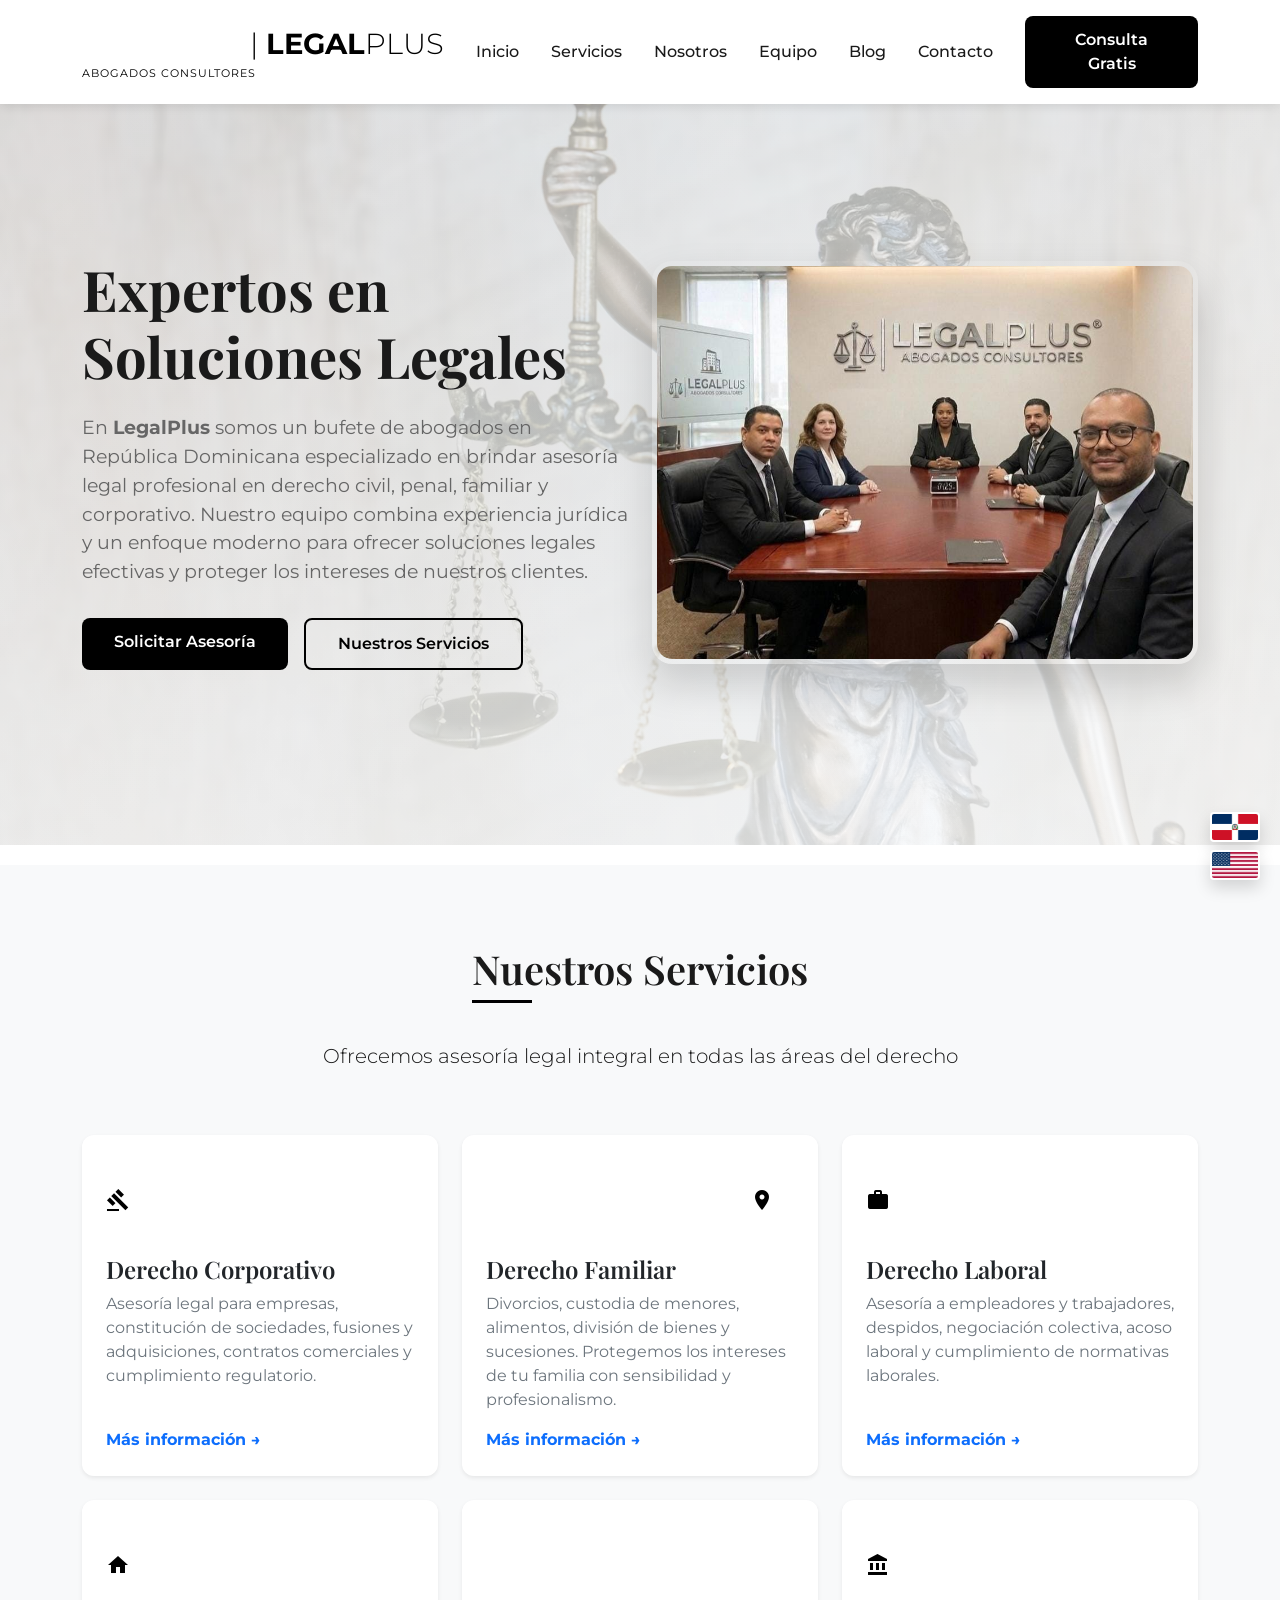
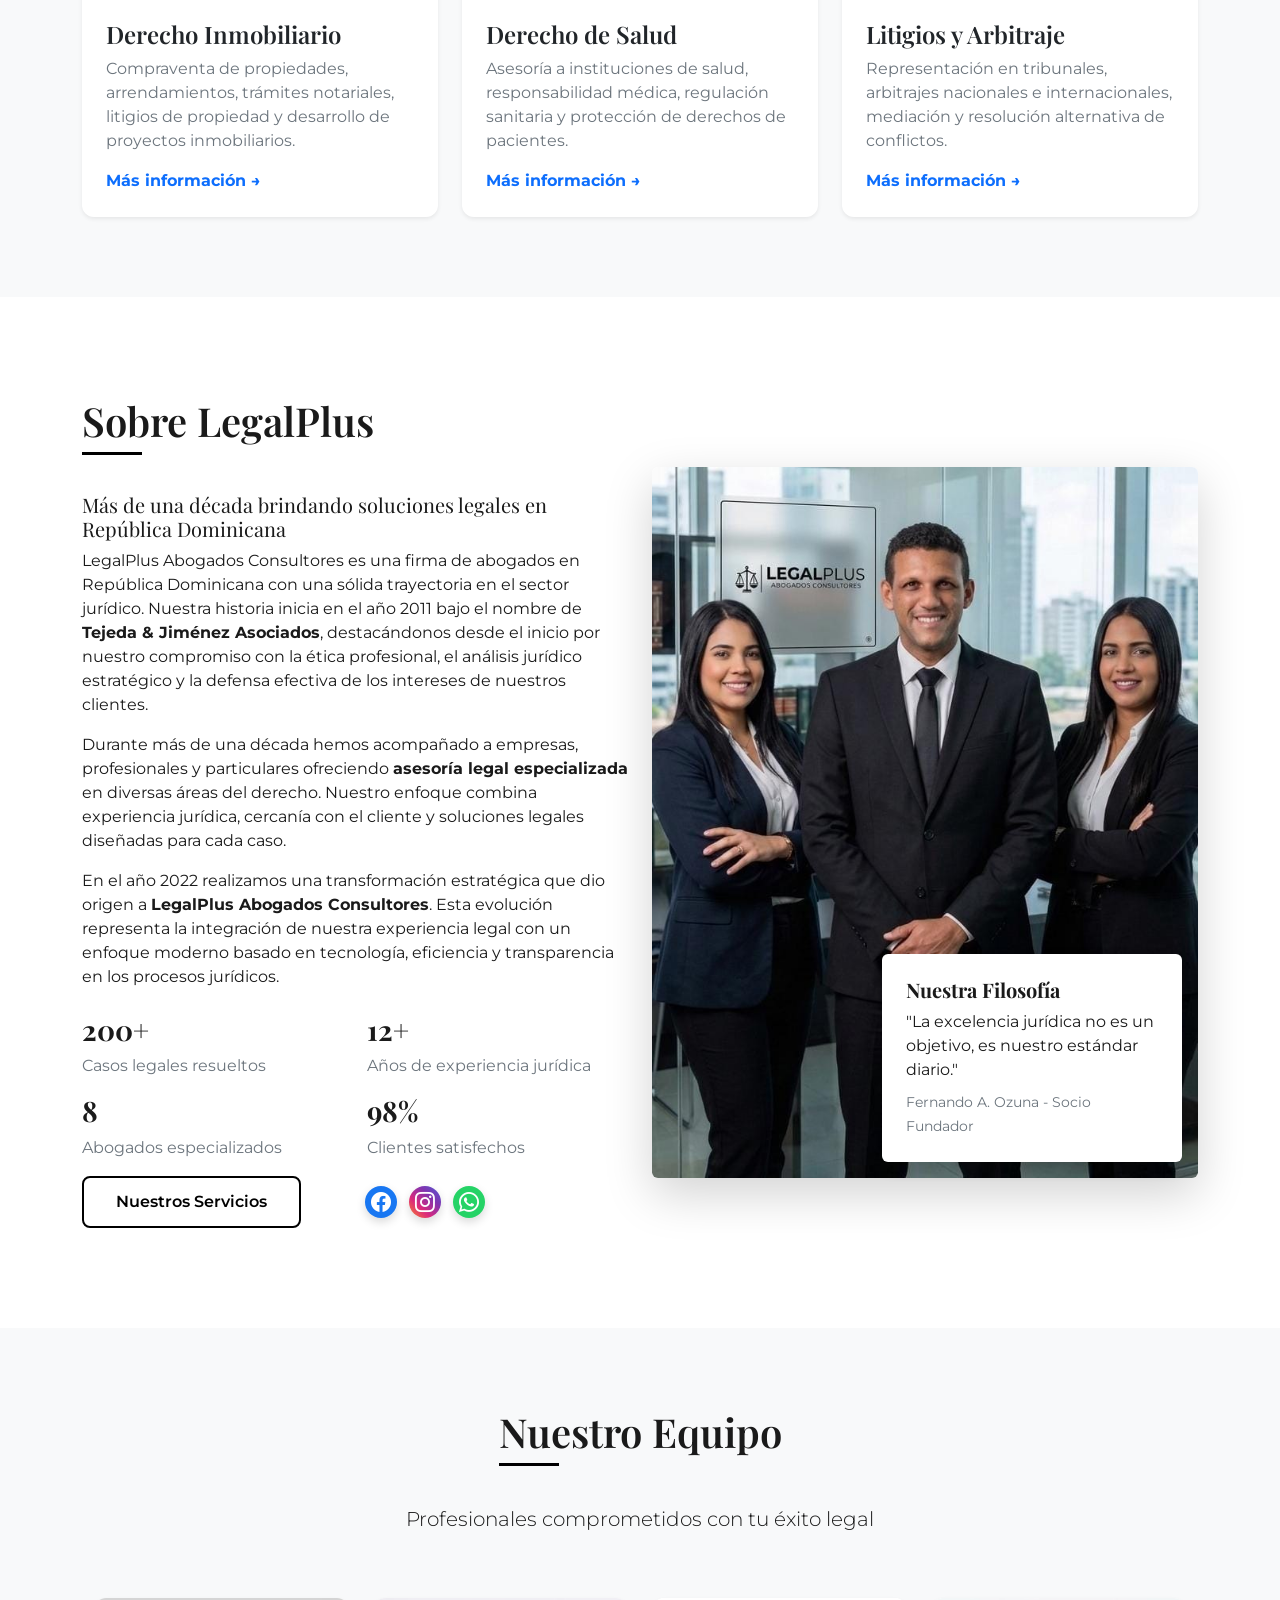
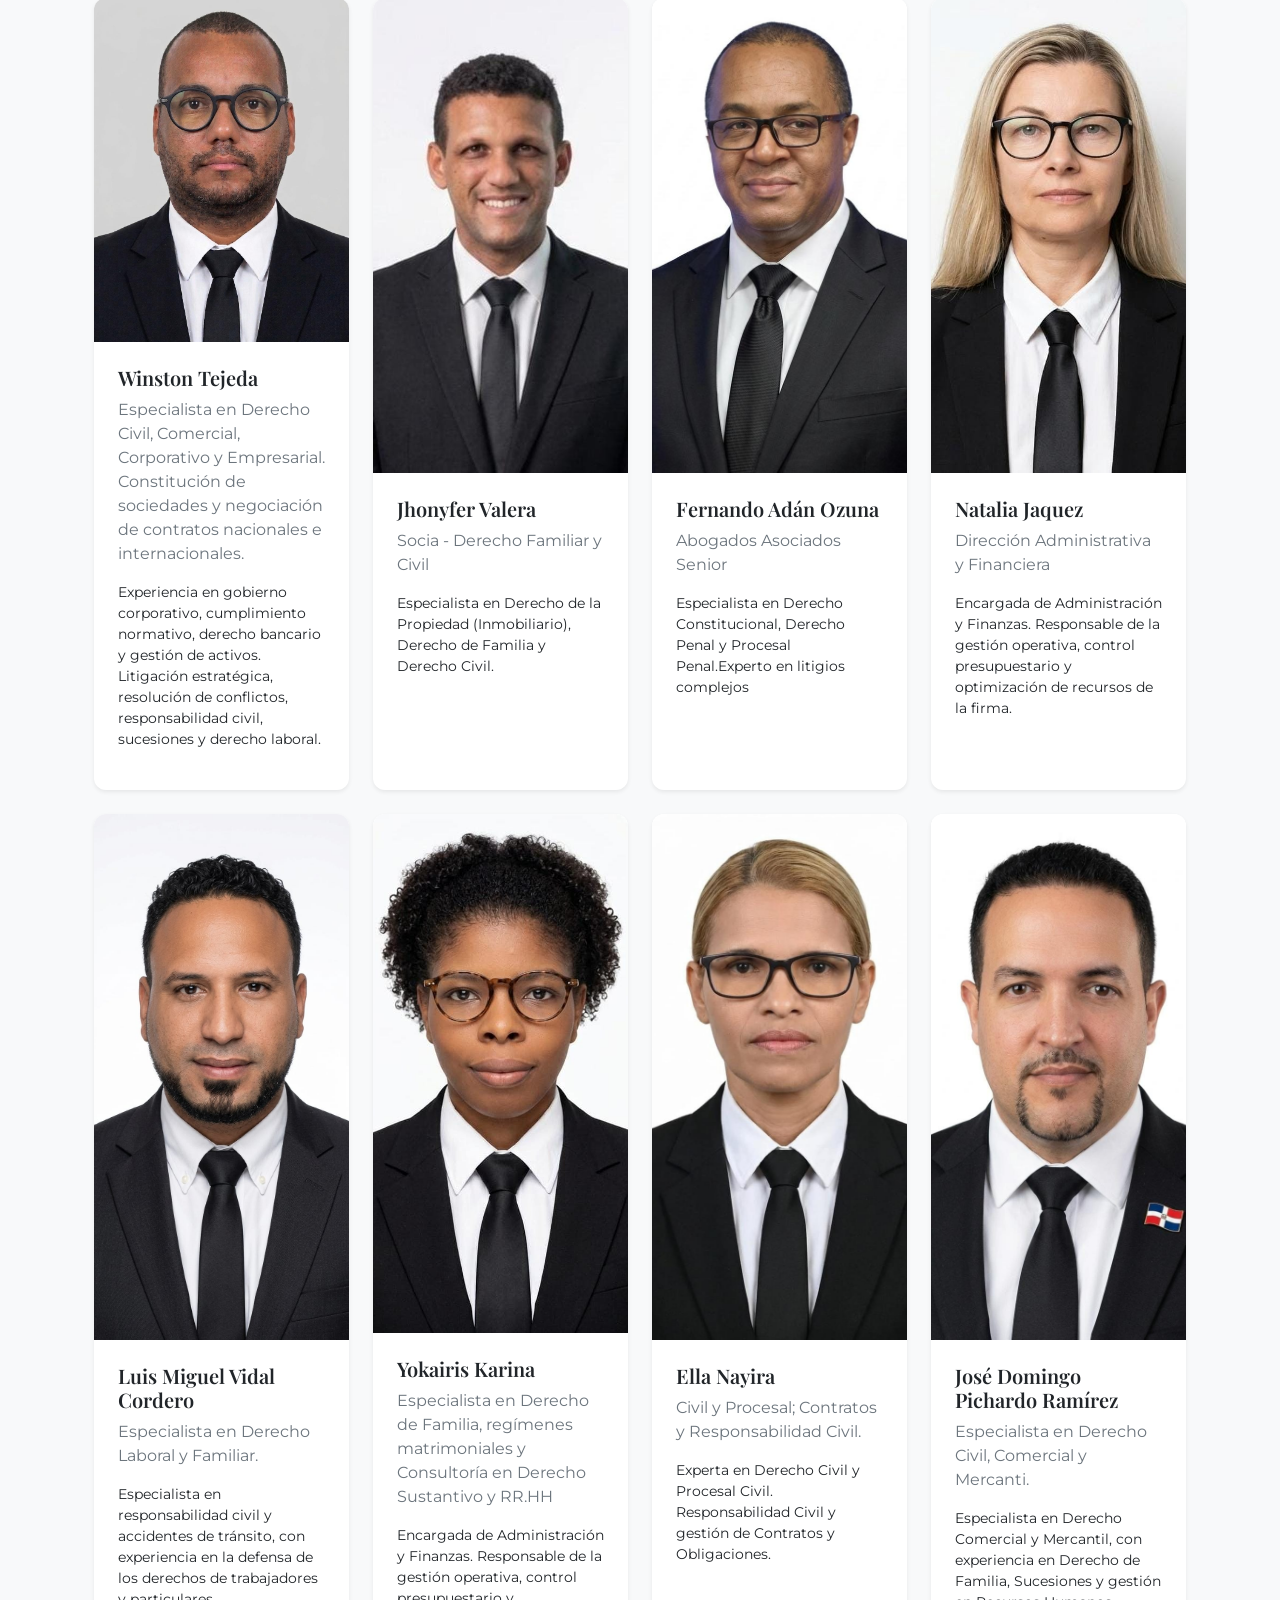
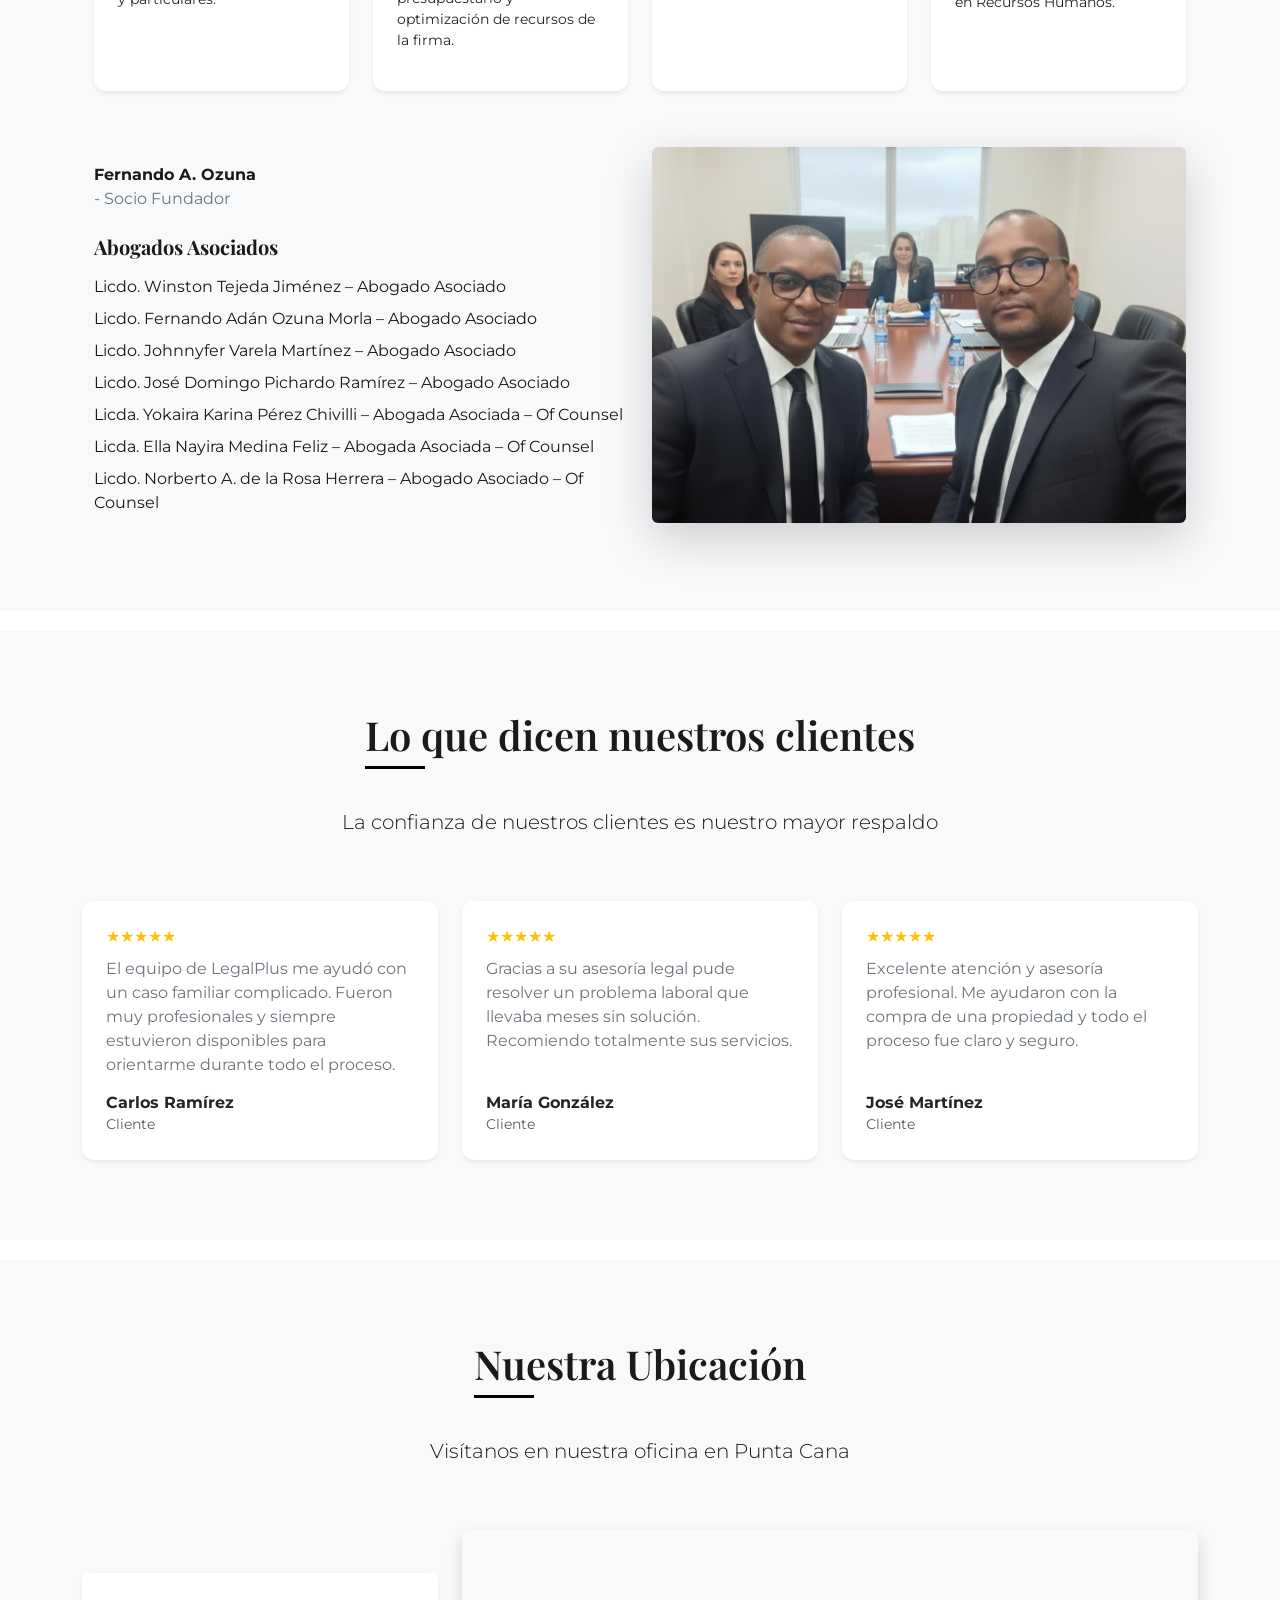
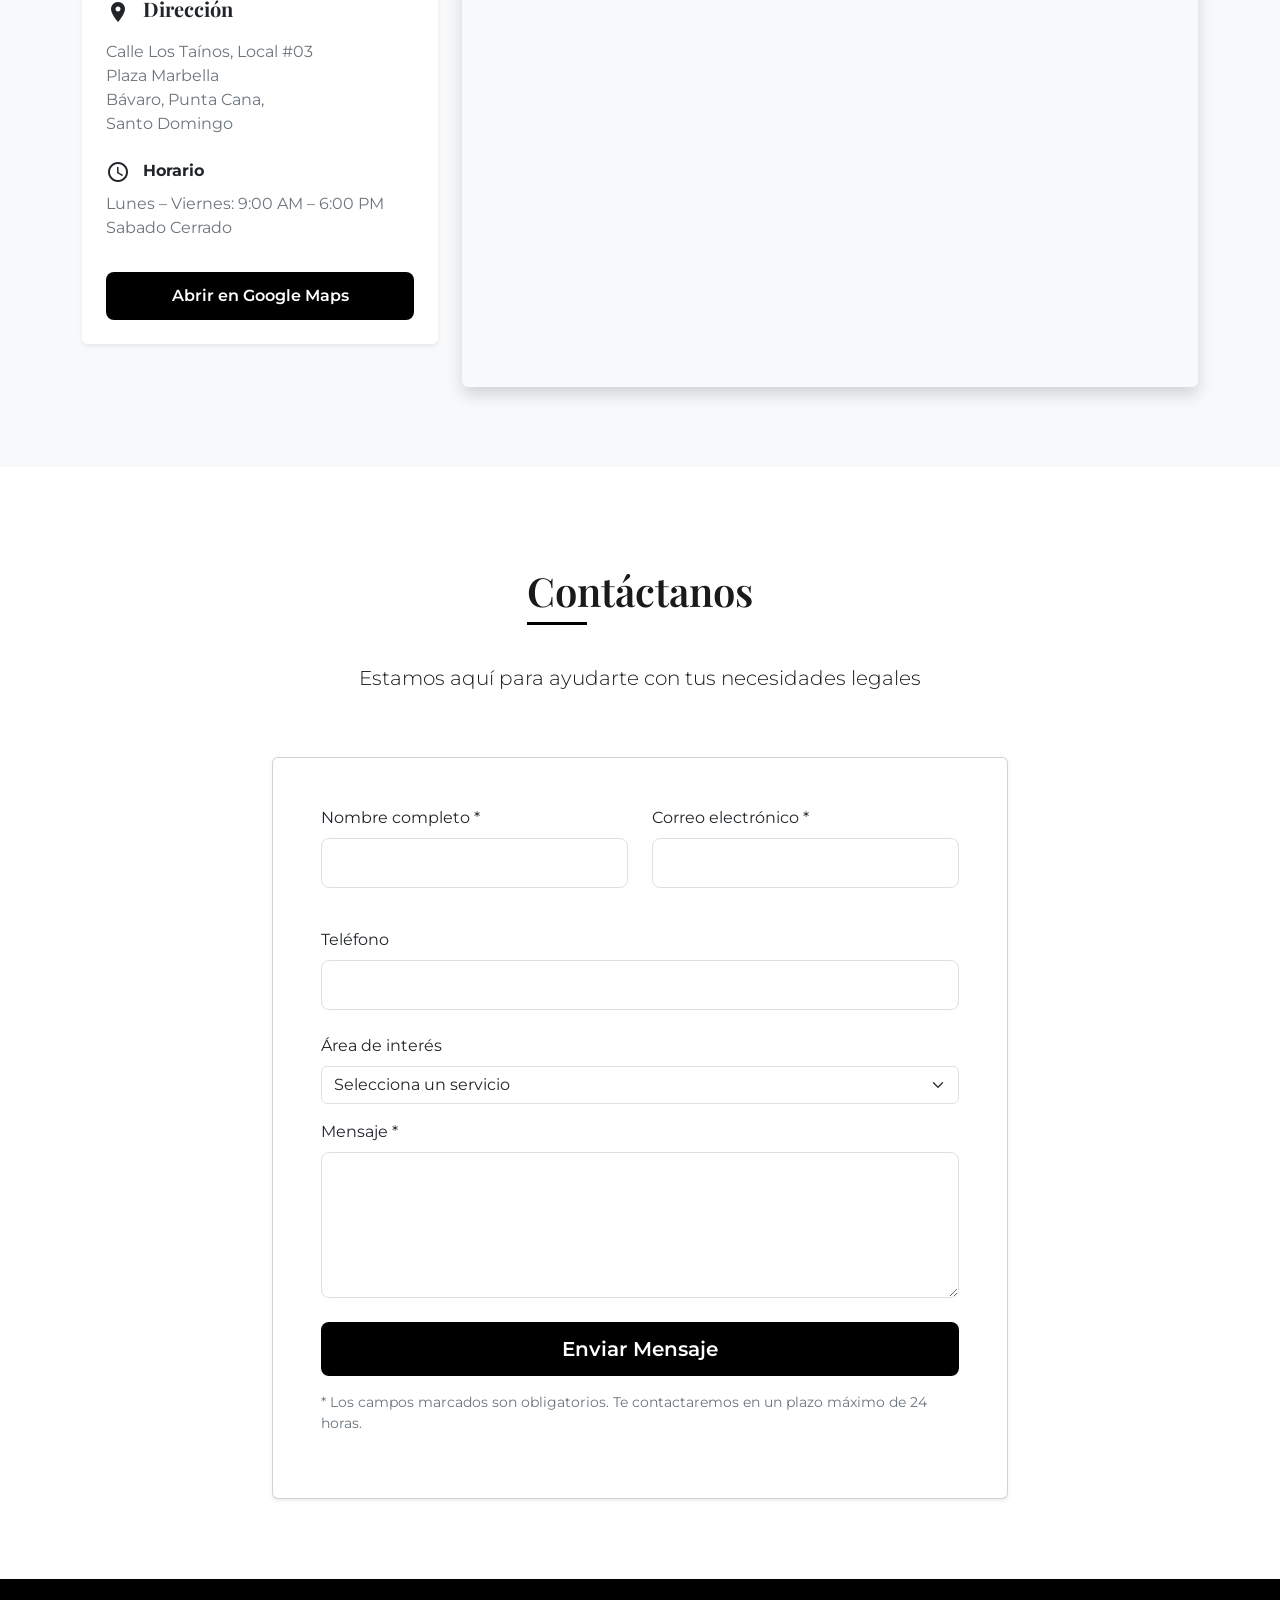
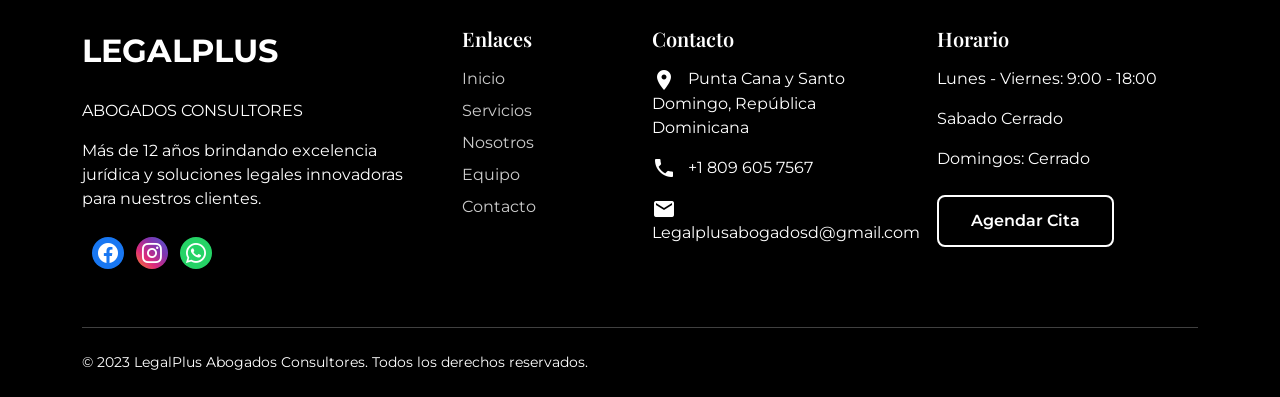
==== index.html @ c0155d04 "Update print statement from 'Hello' to 'Goodbye'" ====
<!DOCTYPE html>
<html lang="es">
<head>
    <meta charset="UTF-8">
    <meta name="viewport" content="width=device-width, initial-scale=1.0">
    <!-- SEO Meta Tags -->
<meta name="description" content="Bufete de abogados en República Dominicana especializado en derecho civil, penal, familiar y corporativo. Asesoría legal profesional con LegalPlus.">
<meta name="keywords" content="abogados en Punta Cana, abogados en República Dominicana, derecho corporativo, derecho familiar, derecho laboral, abogados Punta Cana, asesoría legal, bufete de abogados, LegalPlus abogados">
<meta name="author" content="LegalPlus Abogados Consultores">
<meta name="robots" content="index, follow">

<!-- Canonical URL -->
<link rel="canonical" href="https://www.legalplusabogadosconsultores.com/">

<!-- Open Graph (Facebook, WhatsApp, LinkedIn) -->
<meta property="og:title" content="LegalPlus Abogados Consultores | Soluciones Legales en República Dominicana">
<meta property="og:description" content="Más de 25 años brindando soluciones legales profesionales en derecho corporativo, familiar, laboral e inmobiliario.">
<meta property="og:type" content="website">
<meta property="og:url" content="https://www.legalplusabogadosconsultores.com/">
<meta property="og:image" content="https://www.legalplusabogadosconsultores.com/img/img-abogados.webp">
<meta property="og:site_name" content="LegalPlus Abogados Consultores">
<meta property="og:locale" content="es_DO">

<!-- Twitter Card -->
<meta name="twitter:card" content="summary_large_image">
<meta name="twitter:title" content="LegalPlus Abogados Consultores">
<meta name="twitter:description" content="Bufete de abogados en República Dominicana especializado en soluciones legales corporativas, familiares y litigios.">
<meta name="twitter:image" content="https://www.legalplusabogadosconsultores.com/img/img-abogados.webp">

<!-- Geo Location -->
<meta name="geo.region" content="DO">
<meta name="geo.placename" content="Punta Cana">
<meta name="geo.position" content="18.6846896;-68.4574779">
<meta name="ICBM" content="18.6846896, -68.4574779">

<!-- Theme -->
<meta name="theme-color" content="#0d6efd">

<!-- Language -->
<meta http-equiv="content-language" content="es">
    <title>LegalPlus - Abogados Consultores</title>
    <!-- Bootstrap 5 CSS -->
    <link href="https://cdn.jsdelivr.net/npm/bootstrap@5.3.0-alpha1/dist/css/bootstrap.min.css" rel="stylesheet">
    <link rel="stylesheet" href="https://cdn.jsdelivr.net/npm/bootstrap-icons@1.11.3/font/bootstrap-icons.css">
    <!-- Material Icons -->
    <link href="https://fonts.googleapis.com/icon?family=Material+Icons" rel="stylesheet">
    <!-- AOS Animations -->
    <link href="https://unpkg.com/aos@2.3.1/dist/aos.css" rel="stylesheet">
    <!-- Google Fonts -->
    <link href="https://fonts.googleapis.com/css2?family=Montserrat:wght@300;400;500;600;700&family=Playfair+Display:wght@400;500;600&display=swap" rel="stylesheet">
<link rel="stylesheet" href="style-01.css">
<link rel="icon" href="img/favicon.jpeg" type="image/x-icon">
</head>
<body>
  <!-- Navbar -->
   <nav class="navbar navbar-expand-lg navbar-light fixed-top">
<div class="container">
    
    <a class="navbar-brand" href="#inicio">
        <i class="material-icons">balance</i><span>|</span>
        LEGAL<span>PLUS</span>
        <div data-i18n="abogados">ABOGADOS CONSULTORES</div>
    </a>

    <button class="navbar-toggler" 
            type="button" 
            data-bs-toggle="collapse" 
            data-bs-target="#navbarNav">
        <span class="navbar-toggler-icon"></span>
    </button>

    <div class="collapse navbar-collapse" id="navbarNav">

        <ul class="navbar-nav ms-auto">

            <li class="nav-item">
                <a class="nav-link" href="#inicio" data-i18n="inicio">Inicio</a>
            </li>

            <li class="nav-item">
                <a class="nav-link" href="#servicios" data-i18n="servicios">Servicios</a>
            </li>

            <li class="nav-item">
                <a class="nav-link" href="about.html" data-i18n="nosotros">Nosotros</a>
            </li>

            <li class="nav-item">
                <a class="nav-link" href="#equipo" data-i18n="equipo">Equipo</a>
            </li>

            <li class="nav-item">
                <a class="nav-link" href="https://www.legalplusabogadosconsultores.com/" data-i18n="blog" target="_blank">Blog</a>
            </li>

            <li class="nav-item">
                <a class="nav-link" href="contact.html" data-i18n="contacto">Contacto</a>
            </li>

        </ul>

<a href="https://wa.me/18096057567?text=Hola,%20me%20interesa%20recibir%20la%20consulta%20gratis%20sobre%20mi%20caso." 
    class="btn btn-primary-custom ms-lg-3 mt-3 mt-lg-0"
    target="_blank"
    data-i18n="consulta">
    Consulta Gratis
</a>

    </div>
</div>
</nav>

<!-- BOTÓN FLOTANTE DE IDIOMA -->
<div class="language-switcher">
<button class="btn btn-light btn-sm shadow btn-espanol idiomas"
        onclick="cambiarIdioma('es')"
        data-bs-toggle="tooltip"
        data-bs-placement="left"
        title="Español">
</button>

<button class="btn btn-light btn-sm shadow btn-english idiomas"
        onclick="cambiarIdioma('en')"
        data-bs-toggle="tooltip"
        data-bs-placement="left"
        title="English">
</button>

</div>

<!-- Hero Section -->
<section id="inicio" class="hero-section">
    <div class="container">
        <div class="row align-items-center">

            <div class="col-lg-6" data-aos="fade-right">

                <h1 class="hero-title" data-i18n="heroTitulo">
                    Expertos en Soluciones Legales
                </h1>

                <p class="hero-subtitle" data-i18n="heroTexto">
                    En <strong>LegalPlus</strong> somos un bufete de abogados en República Dominicana especializado en brindar asesoría legal profesional en derecho civil, penal, familiar y corporativo. Nuestro equipo combina experiencia jurídica y un enfoque moderno para ofrecer soluciones legales efectivas y proteger los intereses de nuestros clientes.
                </p>

                <div class="d-flex flex-wrap gap-3">
                    <a href="#contacto"
                    class="btn btn-primary-custom"
                    data-i18n="btnAsesoria">
                    Solicitar Asesoría
                    </a>

                    <a href="#servicios"
                    class="btn btn-outline-custom"
                    data-i18n="btnServicios">
                    Nuestros Servicios
                    </a>
                </div>

            </div>

            <div class="col-lg-6 mt-5 mt-lg-0" data-aos="fade-left">
                <div class="text-center">
                    <div class="floating">
                        <img src="img/img-equipo-01.webp"
                            alt="LegalPlus Abogados"
                            class="img-abogados">
                    </div>
                </div>
            </div>

        </div>
    </div>
</section>


<!-- Servicios -->
<section id="servicios" class="section-padding bg-light">
    <div class="container">

        <div class="row mb-5">
            <div class="col-12 text-center">

                <h2 class="section-title"
                    data-aos="fade-up"
                    data-i18n="tituloServicios">
                    Nuestros Servicios
                </h2>

                <p class="lead"
                data-aos="fade-up"
                data-aos-delay="100"
                data-i18n="subServicios">
                Ofrecemos asesoría legal integral en todas las áreas del derecho
                </p>

            </div>
        </div>


        <div class="row g-4">

            <!-- Servicio 1 -->
            <div class="col-md-6 col-lg-4" data-aos="fade-up" data-aos-delay="200">
                <div class="service-card card shadow-sm p-4 h-100">

                    <div class="service-icon">
                        <i class="material-icons">gavel</i>
                    </div>

                    <h4 data-i18n="serv1Titulo">Derecho Corporativo</h4>

                    <p class="text-secondary" data-i18n="serv1Texto">
                        Asesoría legal para empresas, constitución de sociedades, fusiones y adquisiciones, contratos comerciales y cumplimiento regulatorio.
                    </p>

                    <a href="#"
                    class="text-primary fw-bold mt-auto"
                    data-i18n="masInfo">
                    Más información →
                    </a>

                </div>
            </div>


            <!-- Servicio 2 -->
            <div class="col-md-6 col-lg-4" data-aos="fade-up" data-aos-delay="300">
                <div class="service-card card shadow-sm p-4 h-100">

                    <div class="service-icon">
                        <i class="material-icons">family_restroom</i>
                    </div>

                    <h4 data-i18n="serv2Titulo">Derecho Familiar</h4>

                    <p class="text-secondary" data-i18n="serv2Texto">
                        Divorcios, custodia de menores, alimentos, división de bienes y sucesiones. Protegemos los intereses de tu familia con sensibilidad y profesionalismo.
                    </p>

                    <a href="#"
                    class="text-primary fw-bold mt-auto"
                    data-i18n="masInfo">
                    Más información →
                    </a>

                </div>
            </div>


            <!-- Servicio 3 -->
            <div class="col-md-6 col-lg-4" data-aos="fade-up" data-aos-delay="400">
                <div class="service-card card shadow-sm p-4 h-100">

                    <div class="service-icon">
                        <i class="material-icons">work</i>
                    </div>

                    <h4 data-i18n="serv3Titulo">Derecho Laboral</h4>

                    <p class="text-secondary" data-i18n="serv3Texto">
                        Asesoría a empleadores y trabajadores, despidos, negociación colectiva, acoso laboral y cumplimiento de normativas laborales.
                    </p>

                    <a href="#"
                    class="text-primary fw-bold mt-auto"
                    data-i18n="masInfo">
                    Más información →
                    </a>

                </div>
            </div>


            <!-- Servicio 4 -->
            <div class="col-md-6 col-lg-4" data-aos="fade-up" data-aos-delay="200">
                <div class="service-card card shadow-sm p-4 h-100">

                    <div class="service-icon">
                        <i class="material-icons">home</i>
                    </div>

                    <h4 data-i18n="serv4Titulo">Derecho Inmobiliario</h4>

                    <p class="text-secondary" data-i18n="serv4Texto">
                        Compraventa de propiedades, arrendamientos, trámites notariales, litigios de propiedad y desarrollo de proyectos inmobiliarios.
                    </p>

                    <a href="#"
                    class="text-primary fw-bold mt-auto"
                    data-i18n="masInfo">
                    Más información →
                    </a>

                </div>
            </div>


            <!-- Servicio 5 -->
            <div class="col-md-6 col-lg-4" data-aos="fade-up" data-aos-delay="300">
                <div class="service-card card shadow-sm p-4 h-100">

                    <div class="service-icon">
                        <i class="material-icons">health_and_safety</i>
                    </div>

                    <h4 data-i18n="serv5Titulo">Derecho de Salud</h4>

                    <p class="text-secondary" data-i18n="serv5Texto">
                        Asesoría a instituciones de salud, responsabilidad médica, regulación sanitaria y protección de derechos de pacientes.
                    </p>

                    <a href="#"
                    class="text-primary fw-bold mt-auto"
                    data-i18n="masInfo">
                    Más información →
                    </a>

                </div>
            </div>


            <!-- Servicio 6 -->
            <div class="col-md-6 col-lg-4" data-aos="fade-up" data-aos-delay="400">
                <div class="service-card card shadow-sm p-4 h-100">

                    <div class="service-icon">
                        <i class="material-icons">account_balance</i>
                    </div>

                    <h4 data-i18n="serv6Titulo">Litigios y Arbitraje</h4>

                    <p class="text-secondary" data-i18n="serv6Texto">
                        Representación en tribunales, arbitrajes nacionales e internacionales, mediación y resolución alternativa de conflictos.
                    </p>

                    <a href="#"
                    class="text-primary fw-bold mt-auto"
                    data-i18n="masInfo">
                    Más información →
                    </a>

                </div>
            </div>

        </div>

    </div>
</section>

<!-- Sobre Nosotros -->
<section id="nosotros" class="section-padding">
<div class="container">
<div class="row align-items-center">

<div class="col-lg-6 mb-5 mb-lg-0" data-aos="fade-right">


<h2 class="section-title" data-i18n="sobreTitulo">
Sobre LegalPlus
</h2>

<h3 class="lead" data-i18n="sobreSubtitulo">
Más de una década brindando soluciones legales en República Dominicana
</h3>

<p data-i18n="sobreParrafo1">
LegalPlus Abogados Consultores es una firma de abogados en República Dominicana con una sólida trayectoria en el sector jurídico. Nuestra historia inicia en el año 2011 bajo el nombre de <strong>Tejeda & Jiménez Asociados</strong>, destacándonos desde el inicio por nuestro compromiso con la ética profesional, el análisis jurídico estratégico y la defensa efectiva de los intereses de nuestros clientes.
</p>

<p data-i18n="sobreParrafo2">
Durante más de una década hemos acompañado a empresas, profesionales y particulares ofreciendo <strong>asesoría legal especializada</strong> en diversas áreas del derecho. Nuestro enfoque combina experiencia jurídica, cercanía con el cliente y soluciones legales diseñadas para cada caso.
</p>

<p data-i18n="sobreParrafo3">
En el año 2022 realizamos una transformación estratégica que dio origen a <strong>LegalPlus Abogados Consultores</strong>. Esta evolución representa la integración de nuestra experiencia legal con un enfoque moderno basado en tecnología, eficiencia y transparencia en los procesos jurídicos.
</p>

<div class="row mt-4">

<div class="col-6">
  <h3 class="fw-bold" data-i18n="estadisticaCasos">200+</h3>
  <p class="text-secondary" data-i18n="estadisticaCasosTexto">Casos legales resueltos</p>
</div>

<div class="col-6">
  <h3 class="fw-bold" data-i18n="estadisticaAnios">12+</h3>
  <p class="text-secondary" data-i18n="estadisticaAniosTexto">Años de experiencia jurídica</p>
</div>

<div class="col-6">
  <h3 class="fw-bold">8</h3>
  <p class="text-secondary" data-i18n="estadisticaAbogadosTexto">Abogados especializados</p>
</div>

<div class="col-6">
  <h3 class="fw-bold" data-i18n="estadisticaClientes">98%</h3>
  <p class="text-secondary" data-i18n="estadisticaClientesTexto">Clientes satisfechos</p>
</div>

<div class="col-6">
<a href="about.html"
                    class="btn btn-outline-custom"
                    data-i18n="btnServicios">
                    Nuestros servicios
                    </a>
</div>
                    
                <div class="social-links">
                    <a href="https://www.facebook.com/share/1HDhgFSdJ6/" target="_blank"><i class="bi bi-facebook"></i></a>
                    <a href="https://www.instagram.com/legalplusabogadosconsultores?igsh=MXd4Nm90cHpoMHUybg==" target="_blank"><i class="bi bi-instagram"></i></a>
                    <a href="https://wa.me/18096057567" target="_blank"><i class="bi bi-whatsapp"></i></a>
                </div>
</div>
</div>

<div class="col-lg-6" data-aos="fade-left">

<div class="position-relative">

<img src="img/equipo-02.webp"
alt="Equipo de abogados LegalPlus en República Dominicana"
class="img-fluid rounded shadow-lg equipo-02">

<div class="position-absolute bottom-0 end-0 bg-white p-4 rounded shadow m-3" style="max-width:300px;">

<h5 class="fw-bold" data-i18n="filosofiaTitulo">
Nuestra Filosofía
</h5>

<p class="mb-0" data-i18n="filosofiaTexto">
"La excelencia jurídica no es un objetivo, es nuestro estándar diario."
</p>

<p class="text-secondary mt-2 mb-0">
<small>
Fernando A. Ozuna - Socio Fundador
</small>
</p>

</div>
</div>
</div>

</div>
</div>
</section>


<!-- Equipo -->
<section id="equipo" class="section-padding bg-light">

<div class="container">

<div class="row mb-5">
<div class="col-12 text-center">

<h2 class="section-title" data-i18n="equipoTitulo">
Nuestro Equipo
</h2>

<p class="lead" data-i18n="equipoSub">
Profesionales comprometidos con tu éxito legal
</p>

</div>
</div>

<!-- Equipo -->
<div class="container">
<div class="row g-4">

<!-- Miembro 1 -->
<div class="col-md-6 col-lg-3" data-aos="fade-up" data-aos-delay="200">
<div class="team-card card shadow-sm">

<img src="img/Winston_Tejeda.webp"
class="card-img-top team-img img-abogado-01"
alt="Carlos Rodríguez">

<div class="card-body p-4">
<h5 class="card-title">Winston Tejeda</h5>

<p class="card-text text-secondary" data-i18n="equipo1Cargo">
Especialista en Derecho Civil, Comercial, Corporativo y Empresarial. Constitución, estructuración y disolución de sociedades, así como negociación de contratos nacionales e internacionales.
</p>

<p class="small" data-i18n="equipo1Descripcion">
Experiencia en gobierno corporativo, cumplimiento normativo, derecho bancario y gestión de activos. Litigación estratégica, resolución de conflictos, responsabilidad civil, sucesiones y derecho laboral.
</p>

</div>
</div>
</div>

<!-- Miembro 2 -->
<div class="col-md-6 col-lg-3" data-aos="fade-up" data-aos-delay="300">
<div class="team-card card shadow-sm">

<img src="img/Jhonyfer_Valera.webp"
class="card-img-top team-img"
alt="jhonyfer valera">

<div class="card-body p-4">
<h5 class="card-title">Jhonyfer Valera</h5>

<p class="card-text text-secondary" data-i18n="equipo2Cargo">
Socia - Derecho Familiar y Civil
</p>

<p class="small" data-i18n="equipo2Descripcion">
Especialista en Derecho de la Propiedad (Inmobiliario), Derecho de Familia y Derecho Civil.
</p>

</div>
</div>
</div>

<!-- Miembro 3 -->
<div class="col-md-6 col-lg-3" data-aos="fade-up" data-aos-delay="400">
<div class="team-card card shadow-sm">

<img src="img/Fernando_Adan_Ozuna.webp"
class="card-img-top team-img"
alt="Fernando Adán Ozuna">

<div class="card-body p-4">
<h5 class="card-title">Fernando Adán Ozuna</h5>

<p class="card-text text-secondary" data-i18n="equipo3Cargo">
Abogados Asociados Senior
</p>

<p class="small" data-i18n="equipo3Descripcion">
Especialista en Derecho Constitucional, Derecho Penal y Procesal Penal.Experto en litigios complejos
</p>

</div>
</div>
</div>

<!-- Miembro 4 -->
<div class="col-md-6 col-lg-3" data-aos="fade-up" data-aos-delay="500">
<div class="team-card card shadow-sm">

<img src="img/Natalia_Jaquez.webp"
class="card-img-top team-img"
alt="Natalia Jaquez">

<div class="card-body p-4">
<h5 class="card-title">Natalia Jaquez</h5>

<p class="card-text text-secondary" data-i18n="equipo4Cargo">
Especialista en Derecho Civil, Comercial y Mercantil
</p>

<p class="small" data-i18n="equipo4Descripcion">
Encargada de Administración y Finanzas. Responsable de la gestión operativa, control presupuestario y optimización de recursos de la firma.
</p>

</div>
</div>
</div>


<!-- Miembro 5 -->
<div class="col-md-6 col-lg-3" data-aos="fade-up" data-aos-delay="600">
  <div class="team-card card shadow-sm">

    <img src="img/Luis_Miguel_Vidal_Cordero.webp"
    class="card-img-top team-img"
    alt="Luis Miguel Vidal Cordero">

    <div class="card-body p-4">
      <h5 class="card-title">Luis Miguel Vidal Cordero</h5>

      <p class="card-text text-secondary" data-i18n="equipo5Cargo">Especialista en Derecho Laboral y Familiar</p>

      <p class="small" data-i18n="equipo5Descripcion">Especialista en responsabilidad civil y accidentes de tránsito, con experiencia en la defensa de los derechos de trabajadores y particulares.</p>

    </div>
  </div>
</div>



<!-- Miembro 6 -->
<div class="col-md-6 col-lg-3" data-aos="fade-up" data-aos-delay="700">
<div class="team-card card shadow-sm">

<img src="img/Yokairis_Karina.webp"
class="card-img-top team-img"
alt="Yokairis Karina">

<div class="card-body p-4">
<h5 class="card-title">Yokairis Karina</h5>

<p class="card-text text-secondary" data-i18n="equipo6Cargo">
Encargada de Administración y Finanzas. Responsable de la gestión operativa, control presupuestario y optimización de recursos de la firma.
</p>

<p class="small" data-i18n="equipo6Descripcion">
Encargada de Administración y Finanzas. Responsable de la gestión operativa, control presupuestario y optimización de recursos de la firma.
</p>

</div>
</div>
</div>

<!-- Miembro 7 -->
<div class="col-md-6 col-lg-3" data-aos="fade-up" data-aos-delay="800">
<div class="team-card card shadow-sm">

<img src="img/Ella_Nayira.webp"
class="card-img-top team-img"
alt="Ella Nayira">

<div class="card-body p-4">
<h5 class="card-title">Ella Nayira</h5>

<p class="card-text text-secondary" data-i18n="equipo7Cargo">
Civil y Procesal; Contratos y Responsabilidad Civil.
</p>

<p class="small" data-i18n="equipo7Descripcion">
Experta en Derecho Civil y Procesal Civil. Responsabilidad Civil y gestión de Contratos y Obligaciones.
</p>

</div>
</div>
</div>


<!-- Miembro 8-->
<div class="col-md-6 col-lg-3" data-aos="fade-up" data-aos-delay="900">
<div class="team-card card shadow-sm">

<img src="img/José_Domingo_Pichardo_Ramírez.webp"
class="card-img-top team-img"
alt="José Domingo Pichardo Ramírez">

<div class="card-body p-4">
<h5 class="card-title">José Domingo Pichardo Ramírez</h5>

<p class="card-text text-secondary" data-i18n="equipo8Cargo">
Especialista en Derecho Civil, Comercial y Mercanti.
</p>

<p class="small" data-i18n="equipo8Descripcion">
Especialista en Derecho Comercial y Mercantil, con experiencia en Derecho de Familia, Sucesiones y gestión en Recursos Humanos.
</p>

</div>
</div>
</div>

</div>
</div>


<div class="container mt-5">
<div class="row align-items-center">

<div class="col-lg-6 mb-5 mb-lg-0" data-aos="fade-right">

<div class="mt-4">

<p class="mb-3">
<strong>Fernando A. Ozuna </strong><br>
<span class="text-secondary" data-i18n="cargoCEO">
- Socio Fundador
</span>
</p>

<h5 class="fw-bold mb-3 mt-4" data-i18n="tituloAbogadosAsociados">
Abogados Asociados
</h5>

<ul class="list-unstyled">

<li class="mb-2">
Licdo. Winston Tejeda Jiménez – <span data-i18n="abogadoAsociado">Abogado Asociado</span>
</li>

<li class="mb-2">
Licdo. Fernando Adán Ozuna Morla – <span data-i18n="abogadoAsociado">Abogado Asociado</span>
</li>

<li class="mb-2">
Licdo. Johnnyfer Varela Martínez – <span data-i18n="abogadoAsociado">Abogado Asociado</span>
</li>

<li class="mb-2">
Licdo. José Domingo Pichardo Ramírez – <span data-i18n="abogadoAsociado">Abogado Asociado</span>
</li>

<li class="mb-2">
Licda. Yokaira Karina Pérez Chivilli – <span data-i18n="abogadaOfCounsel">Abogada Asociada – Of Counsel</span>
</li>

<li class="mb-2">
Licda. Ella Nayira Medina Feliz – <span data-i18n="abogadaOfCounsel">Abogada Asociada – Of Counsel</span>
</li>

<li class="mb-2">
Licdo. Norberto A. de la Rosa Herrera – <span data-i18n="abogadoOfCounsel">Abogado Asociado – Of Counsel</span>
</li>

</ul>

</div>
</div>

<div class="col-lg-6" data-aos="fade-left">

<div class="position-relative">

<img src="img/img-abogados.webp"
alt="Oficinas LegalPlus"
class="img-fluid rounded shadow-lg">

</div>
</div>

</div>
</div>


</div>
</div>
</section>


<!-- Testimonios -->
<section id="testimonios" class="section-padding bg-light">
<div class="container">

<div class="row mb-5">
<div class="col-12 text-center">

<h2 class="section-title"
data-aos="fade-up"
data-i18n="testimoniosTitulo">
Lo que dicen nuestros clientes
</h2>

<p class="lead"
data-aos="fade-up"
data-aos-delay="100"
data-i18n="testimoniosSubtitulo">
La confianza de nuestros clientes es nuestro mayor respaldo
</p>

</div>
</div>

<div class="row g-4">

<!-- Testimonio 1 -->
<div class="col-md-6 col-lg-4" data-aos="fade-up" data-aos-delay="200">
<div class="service-card card shadow-sm p-4 h-100">

<div class="text-warning mb-2">
★★★★★
</div>

<p class="text-secondary" data-i18n="testimonio1Texto">
“El equipo de LegalPlus me ayudó con un caso familiar complicado.
Fueron muy profesionales y siempre estuvieron disponibles para
orientarme durante todo el proceso.”
</p>

<div class="mt-auto">
<h6 class="fw-bold mb-0">Carlos Ramírez</h6>
<small class="text-muted" data-i18n="cliente">
Cliente
</small>
</div>

</div>
</div>

<!-- Testimonio 2 -->
<div class="col-md-6 col-lg-4" data-aos="fade-up" data-aos-delay="300">
<div class="service-card card shadow-sm p-4 h-100">

<div class="text-warning mb-2">
★★★★★
</div>

<p class="text-secondary" data-i18n="testimonio2Texto">
“Gracias a su asesoría legal pude resolver un problema laboral
que llevaba meses sin solución. Recomiendo totalmente sus servicios.”
</p>

<div class="mt-auto">
<h6 class="fw-bold mb-0">María González</h6>
<small class="text-muted" data-i18n="cliente">
Cliente
</small>
</div>

</div>
</div>

<!-- Testimonio 3 -->
<div class="col-md-6 col-lg-4" data-aos="fade-up" data-aos-delay="400">
<div class="service-card card shadow-sm p-4 h-100">

<div class="text-warning mb-2">
★★★★★
</div>

<p class="text-secondary" data-i18n="testimonio3Texto">
“Excelente atención y asesoría profesional. Me ayudaron con la
compra de una propiedad y todo el proceso fue claro y seguro.”
</p>

<div class="mt-auto">
<h6 class="fw-bold mb-0">José Martínez</h6>
<small class="text-muted" data-i18n="cliente">
Cliente
</small>
</div>

</div>
</div>

</div>

</div>
</section>

<!-- Ubicación -->
<section id="ubicacion" class="section-padding bg-light">

<div class="container">

<div class="row mb-5">
<div class="col-12 text-center">

<h2 class="section-title" data-i18n="ubicacionTitulo">
Nuestra Ubicación
</h2>

<p class="lead" data-i18n="ubicacionSub">
Visítanos en nuestra oficina en Punta Cana
</p>

</div>
</div>


<div class="row align-items-center g-4">

<!-- Información de dirección -->
<div class="col-lg-4">

<div class="card shadow-sm p-4 border-0 h-100" data-aos="fade-right">

<h5 class="fw-bold mb-3">
<i class="material-icons me-2" style="vertical-align:middle;">place</i>
<span data-i18n="direccionTitulo">Dirección</span>
</h5>

<p class="text-secondary mb-4" data-i18n="direccionTexto">
Calle Los Taínos, Local #03<br>
Plaza Marbella<br>
Bávaro, Punta Cana<br>
República Dominicana
</p>

<h6 class="fw-bold">
<i class="material-icons me-2" style="vertical-align:middle;">schedule</i>
<span data-i18n="horarioTitulo">Horario</span>
</h6>

<p class="text-secondary mb-0" data-i18n="horarioSemana">
Lunes – Viernes: 9:00 AM – 6:00 PM
</p>

<p class="text-secondary" data-i18n="horarioSabado">
Sabado Cerrado
</p>

<a href="https://www.google.com/maps/place/LegalPlus+Abogados+Consultores/@18.6846947,-68.4600528,17z/data=!3m1!4b1!4m6!3m5!1s0x8ea8eb0058b949c9:0x3ff1289ab6d506cc!8m2!3d18.6846896!4d-68.4574779!16s%2Fg%2F11y6vl03jl?entry=ttu&g_ep=EgoyMDI2MDMwMi4wIKXMDSoASAFQAw%3D%3D"
target="_blank"
class="btn btn-primary-custom mt-3"
data-i18n="abrirMapa">

Abrir en Google Maps

</a>

</div>

</div>


<!-- Mapa -->
<div class="col-lg-8">

<div class="shadow rounded overflow-hidden" data-aos="fade-left">

<iframe
src="https://www.google.com/maps/embed?pb=!1m14!1m8!1m3!1d60467.00432369482!2d-68.46300593593749!3d18.700409792460093!3m2!1i1024!2i768!4f13.1!3m3!1m2!1s0x8ea8eb0058b949c9%3A0x3ff1289ab6d506cc!2sLegalPlus%20Abogados%20Consultores!5e0!3m2!1ses-419!2sdo!4v1772817275794!5m2!1ses-419!2sdo"
width="100%"
height="450"
style="border:0;"
allowfullscreen=""
loading="lazy">
</iframe>

</div>

</div>

</div>

</div>
</section>

<!-- Contacto -->
<section id="contacto" class="section-padding" data-aos="fade-up">
<div class="container">

<div class="row mb-5">
<div class="col-12 text-center">
<h2 class="section-title" data-i18n="contactTitulo">Contáctanos</h2>
<p class="lead" data-i18n="contactSub">
Estamos aquí para ayudarte con tus necesidades legales
</p>
</div>
</div>

<div class="row">
<div class="col-lg-8 mx-auto">
<div class="contact-form card shadow-sm p-4 p-md-5">

<form id="contactForm">

<div class="row">

<div class="col-md-6 mb-3">
<label class="form-label" data-i18n="nombre">Nombre completo *</label>
<input type="text" class="form-control" id="name" required>
</div>

<div class="col-md-6 mb-3">
<label class="form-label" data-i18n="correo">Correo electrónico *</label>
<input type="email" class="form-control" id="email" required>
</div>

</div>

<div class="mb-3">
<label class="form-label" data-i18n="telefono">Teléfono</label>
<input type="tel" class="form-control" id="phone">
</div>

<div class="mb-3">
<label class="form-label" data-i18n="area">Área de interés</label>

<select class="form-select" id="service">

<option selected data-i18n="seleccionaServicio">
Selecciona un servicio
</option>

<option value="corporativo" data-i18n="corp">Derecho Corporativo</option>
<option value="familiar" data-i18n="fam">Derecho Familiar</option>
<option value="laboral" data-i18n="lab">Derecho Laboral</option>
<option value="inmobiliario" data-i18n="inmo">Derecho Inmobiliario</option>
<option value="salud" data-i18n="salud">Derecho de Salud</option>
<option value="litigios" data-i18n="litigios">Litigios y Arbitraje</option>
<option value="otro" data-i18n="otro">Otro</option>

</select>
</div>

<div class="mb-3">
<label class="form-label" data-i18n="mensaje">Mensaje *</label>
<textarea class="form-control" rows="5" required></textarea>
</div>

<div class="d-grid">
<button type="submit" class="btn btn-primary-custom btn-lg"
data-i18n="enviarMensaje">
Enviar Mensaje
</button>
</div>

<p class="text-secondary small mt-3" data-i18n="nota">
* Los campos marcados son obligatorios. Te contactaremos en un plazo máximo de 24 horas.
</p>

</form>

</div>
</div>
</div>
</div>
</section>

<!-- Footer Español -->
<footer class="footer">
    <div class="container">
        <div class="row">

            <div class="col-lg-4 mb-4 mb-lg-0">
                <div class="footer-logo">LEGAL<span>PLUS</span></div>
                <p data-i18n="slogan" data-i18n="description">ABOGADOS CONSULTORES</p>

                <p class="mt-3" data-i18n="description">
                    Más de 25 años brindando excelencia jurídica y soluciones legales innovadoras para nuestros clientes.
                </p>

                <div class="social-links">
                    <a href="https://www.facebook.com/share/1HDhgFSdJ6/" target="_blank"><i class="bi bi-facebook"></i></a>
                    <a href="https://www.instagram.com/legalplusabogadosconsultores?igsh=MXd4Nm90cHpoMHUybg==" target="_blank"><i class="bi bi-instagram"></i></a>
                    <a href="https://wa.me/18096057567" target="_blank"><i class="bi bi-whatsapp"></i></a>
                </div>
            </div>

            <div class="col-lg-2 col-md-6 mb-4 mb-lg-0">
                <h5 class="mb-3" data-i18n="linksTitle">Enlaces</h5>

                <div class="footer-links">
                    <a href="#inicio" data-i18n="inicio">Inicio</a>
                    <a href="#servicios" data-i18n="servicios">Servicios</a>
                    <a href="#nosotros" data-i18n="nosotros">Nosotros</a>
                    <a href="#equipo" data-i18n="equipo">Equipo</a>
                    <a href="#contacto" data-i18n="contacto">Contacto</a>
                </div>
            </div>

            <div class="col-lg-3 col-md-6 mb-4 mb-lg-0">
                <h5 class="mb-3" data-i18n="contactTitle">Contacto</h5>

                <div class="footer-links">
<p data-i18n="ubicacionFooter">
    <i class="material-icons me-2" style="vertical-align: middle;">place</i>
    Punta Cana y Santo Domingo, República Dominicana
</p>

                    <p>
                        <i class="material-icons me-2" style="vertical-align: middle;">phone</i>
                        +1 809 605 7567
                    </p>

                    <p>
                        <i class="material-icons me-2" style="vertical-align: middle;">email</i>
                        Legalplusabogadosd@gmail.com
                    </p>
                </div>
            </div>

            <div class="col-lg-3 col-md-6">
                <h5 class="mb-3" data-i18n="scheduleTitle">Horario</h5>

                <div class="footer-links">
                    <p data-i18n="weekday" >Lunes - Viernes: 9:00 - 18:00</p>
                    <p data-i18n="horarioSabado">Sabado Cerrado</p>
                    <p data-i18n="sunday">Domingos: Cerrado</p>
                </div>

                <div class="mt-4">
                <a href="https://wa.me/18096057567?text=Hola,%20quiero%20agendar%20una%20consulta%20legal." 
                class="btn btn-outline-custom border-white text-white" 
                target="_blank"
                data-i18n="appointmentButton">
                Agendar Cita
                </a>
                </div>
            </div>

        </div>

        <hr class="mt-5 mb-4">

        <div class="row">

            <div class="col-md-6 text-center text-md-start">
                <p class="small mb-0" data-i18n="copyright">
                    © 2023 LegalPlus Abogados Consultores. Todos los derechos reservados.
                </p>
            </div>



        </div>
    </div>
</footer>

    <!-- Bootstrap JS Bundle with Popper -->
     <script src="idiomas.js"></script>
    <script src="https://cdn.jsdelivr.net/npm/bootstrap@5.3.0-alpha1/dist/js/bootstrap.bundle.min.js"></script>
    <!-- AOS Animations -->
    <script src="https://unpkg.com/aos@2.3.1/dist/aos.js"></script>
    <!-- Custom JavaScript -->
    <script src="script-01.js"></script>

</body>
</html>
---- style-01.css ----
:root {
            --primary-color: #000000;
            --secondary-color: #ffffff;
            --accent-color: #2c3e50;
            --text-primary: #1a1a1a;
            --text-secondary: #666666;
            --border-color: #e0e0e0;
            --shadow-color: rgba(0, 0, 0, 0.1);
            --card-bg: #f8f9fa;
        }
        html, body {
overflow-x: hidden;
}
        body {
            font-family: 'Montserrat', sans-serif;
            color: var(--text-primary);
            overflow-x: hidden;
            box-sizing: border-box;
            margin: 0;padding: 0;
        }
        
        h1, h2, h3, h4, h5 {
            font-family: 'Playfair Display', serif;
            font-weight: 600;
        }
        a{
    text-decoration: none;
        }
        img{
            width: 100%;
        }
        /* Navbar */
        .navbar {
            background-color: var(--secondary-color);
            box-shadow: 0 2px 10px var(--shadow-color);
            transition: all 0.3s ease;
            padding: 1rem 0;
        }
        
        .navbar-brand {
            font-weight: 700;
            font-size: 1.8rem;
            color: var(--primary-color) !important;
        }
        .navbar-brand div {
            font-size: 0.7rem; font-weight: 400; letter-spacing: 1px;
        }
        .navbar-brand span {
            font-weight: 300;
        }

        .nav-link {
            font-weight: 500;
            color: var(--text-primary) !important;
            margin: 0 0.5rem;
            transition: color 0.3s;
        }
        
        .nav-link:hover {
            color: var(--accent-color) !important;
        }
        .navbar-nav a:hover{
    border-bottom: 2px solid var(--primary-color);
        }

        .language-switcher{
    position: fixed;
    bottom: 20px;
    right: 20px;
    z-index: 9999;

    display: flex;
    flex-direction: column;
    gap: 8px;
}

.idiomas{
   background-size: cover;
    background-position: center;
    background-repeat: no-repeat;
    font-weight: bold;
    border: 2px solid #ffff;
    width: 50px;
    height: 30px;
}

.btn-espanol{
    background-image: url('img/bandera-RD.webp');
 
}

.btn-english{
    background-image: url('img/bandera-USA.webp');
}

.btn-espanol:active{
    border: 2px solid #398ef0b0!important;
}
.btn-english:active{
    border: 2px solid #c51414b0!important;

}

.tooltip-inner{
background-color: white;
color: black;
font-size: 12px;
padding: 4px 8px;
border-radius: 6px;
box-shadow: 0 2px 6px rgba(0,0,0,0.15);
}

.tooltip.bs-tooltip-left .tooltip-arrow::before{
border-left-color: white;
}

        /* Hero Section */
        .hero-section {
            background: linear-gradient(rgba(255, 255, 255, 0.664), rgba(255, 255, 255, 0.836)), 
                        url('img/img-hader.webp');
            background-size: cover;
            background-position: center;
            min-height: 85vh;
            display: flex;
            align-items: center;
            position: relative;
            overflow: hidden;
            margin-top: 80px;
        }
        
        .hero-section::before {
            content: '';
            position: absolute;
            top: 0;
            left: 0;
            width: 100%;
            height: 100%;
            background: linear-gradient(135deg, rgba(0,0,0,0.03) 0%, rgba(255,255,255,0.03) 100%);
            z-index: 0;
        }
        
        .hero-content {
            position: relative;
            z-index: 1;
        }
        
        .hero-title {
            font-size: 3.5rem;
            font-weight: 700;
            margin-bottom: 1.5rem;
            line-height: 1.2;
        }
        
        .hero-subtitle {
            font-size: 1.2rem;
            color: var(--text-secondary);
            margin-bottom: 2rem;
            max-width: 600px;
        }
        .equipo-02{
            margin-top: 20px;
            max-height: 730px;
        }
        /* Cards */
        .service-card, .team-card, .testimonial-card {
            border: none;
            border-radius: 12px;
            overflow: hidden;
            transition: transform 0.3s ease, box-shadow 0.3s ease;
            background-color: var(--secondary-color);
            height: 100%;
        }
        
        .service-card:hover, .team-card:hover {
            transform: translateY(-10px);
            box-shadow: 0 15px 30px var(--shadow-color) !important;
        }
        
        .service-icon {
            font-size: 3rem;
            color: var(--primary-color);
            margin-bottom: 1.5rem;
        }
        
        /* Sections */
        .section-title {
            font-size: 2.5rem;
            margin-bottom: 3rem;
            position: relative;
            display: inline-block;
        }
        
        .section-title::after {
            content: '';
            position: absolute;
            bottom: -10px;
            left: 0;
            width: 60px;
            height: 3px;
            background-color: var(--primary-color);
        }
        
        .section-padding {
            padding: 5rem 0;
            margin-top: 20px;
        }
        
        .social-links{
            padding: 10px;
            width: 180px;
            display: flex;
            gap: 20px;
            border-radius: 0 0 0 20px;
        }

        .social-links{
    display: flex;
    gap: 12px;
}

.social-links i{
        display: flex;
        align-items: center;
        justify-content: center;
        width: 32px;
        height: 32px;
        border-radius: 50%;
        font-size: 20px;
        color: #fff;
        cursor: pointer;
        transition: all 0.3s ease;
        box-shadow: 0 4px 10px rgba(0,0,0,0.15);
}

/* Colores de cada red */
.bi-facebook{
    background: #1877f2;
}

.bi-instagram{
    background: linear-gradient(45deg,#f58529,#dd2a7b,#8134af,#515bd4);
}

.bi-linkedin{
    background: #0077b5;
}

.bi-whatsapp{
    background: #25d366;
}

/* Hover animado */
.social-links i:hover{
    transform: translateY(-5px) scale(1.08);
    box-shadow: 0 8px 18px rgba(0,0,0,0.25);
}
        /* Team Section */
        .team-img {
            height: 60%;
            text-align: center;
            object-fit: cover;
            object-position: top;
        }
.img-abogado-01{
            height: 80%;

}
        /* Contact Form */
        .contact-form .form-control {
            border-radius: 8px;
            border: 1px solid var(--border-color);
            padding: 0.75rem 1rem;
            margin-bottom: 1.5rem;
            transition: all 0.3s;
        }
        
        .contact-form .form-control:focus {
            border-color: var(--primary-color);
            box-shadow: 0 0 0 0.2rem rgba(0, 0, 0, 0.1);
        }
        
        /* Footer */
        .footer {
            background-color: var(--primary-color);
            color: var(--secondary-color);
            padding: 3rem 0 1.5rem;
        }
        
        .footer-logo {
            font-size: 2rem;
            font-weight: 700;
            color: var(--secondary-color);
            margin-bottom: 1.5rem;
        }
        
        .footer-links a {
            color: #cccccc;
            text-decoration: none;
            margin-bottom: 0.5rem;
            display: block;
            transition: color 0.3s;
        }
        
        .footer-links a:hover {
            color: var(--secondary-color);
        }
        
        /* Button Styles */
        .btn-primary-custom {
            background-color: var(--primary-color);
            color: var(--secondary-color);
            border: none;
            padding: 0.75rem 2rem;
            border-radius: 8px;
            font-weight: 600;
            transition: all 0.3s;
        }
        
        .btn-primary-custom:hover {
            background-color: var(--accent-color);
            transform: translateY(-2px);
            box-shadow: 0 5px 15px rgba(0, 0, 0, 0.1);
        }
        
        .btn-outline-custom {
            background-color: transparent;
            color: var(--primary-color);
            border: 2px solid var(--primary-color);
            padding: 0.75rem 2rem;
            border-radius: 8px;
            font-weight: 600;
            transition: all 0.3s;
        }
        
        .btn-outline-custom:hover {
            background-color: var(--primary-color);
            color: var(--secondary-color);
        }
        
        .img-abogados{
    box-shadow: 0 20px 40px rgba(0,0,0,0.15);
    border-radius: 20px;
    padding: 5px;
    height: 70%;
        }

        .abogado-trato{
max-height: 600px!important;
        }
        
        @keyframes fadeIn {
            from { opacity: 0; transform: translateY(20px); }
            to { opacity: 1; transform: translateY(0); }
        }
        
        /* Responsive */
        @media (max-width: 768px) {
        .hero-section {
            margin-top: 105px;

        }
            .hero-title {
                font-size: 2.5rem;
            }
            
            .section-title {
                font-size: 2rem;
            }
            
            .section-padding {
                padding: 3rem 0;
            }
        }
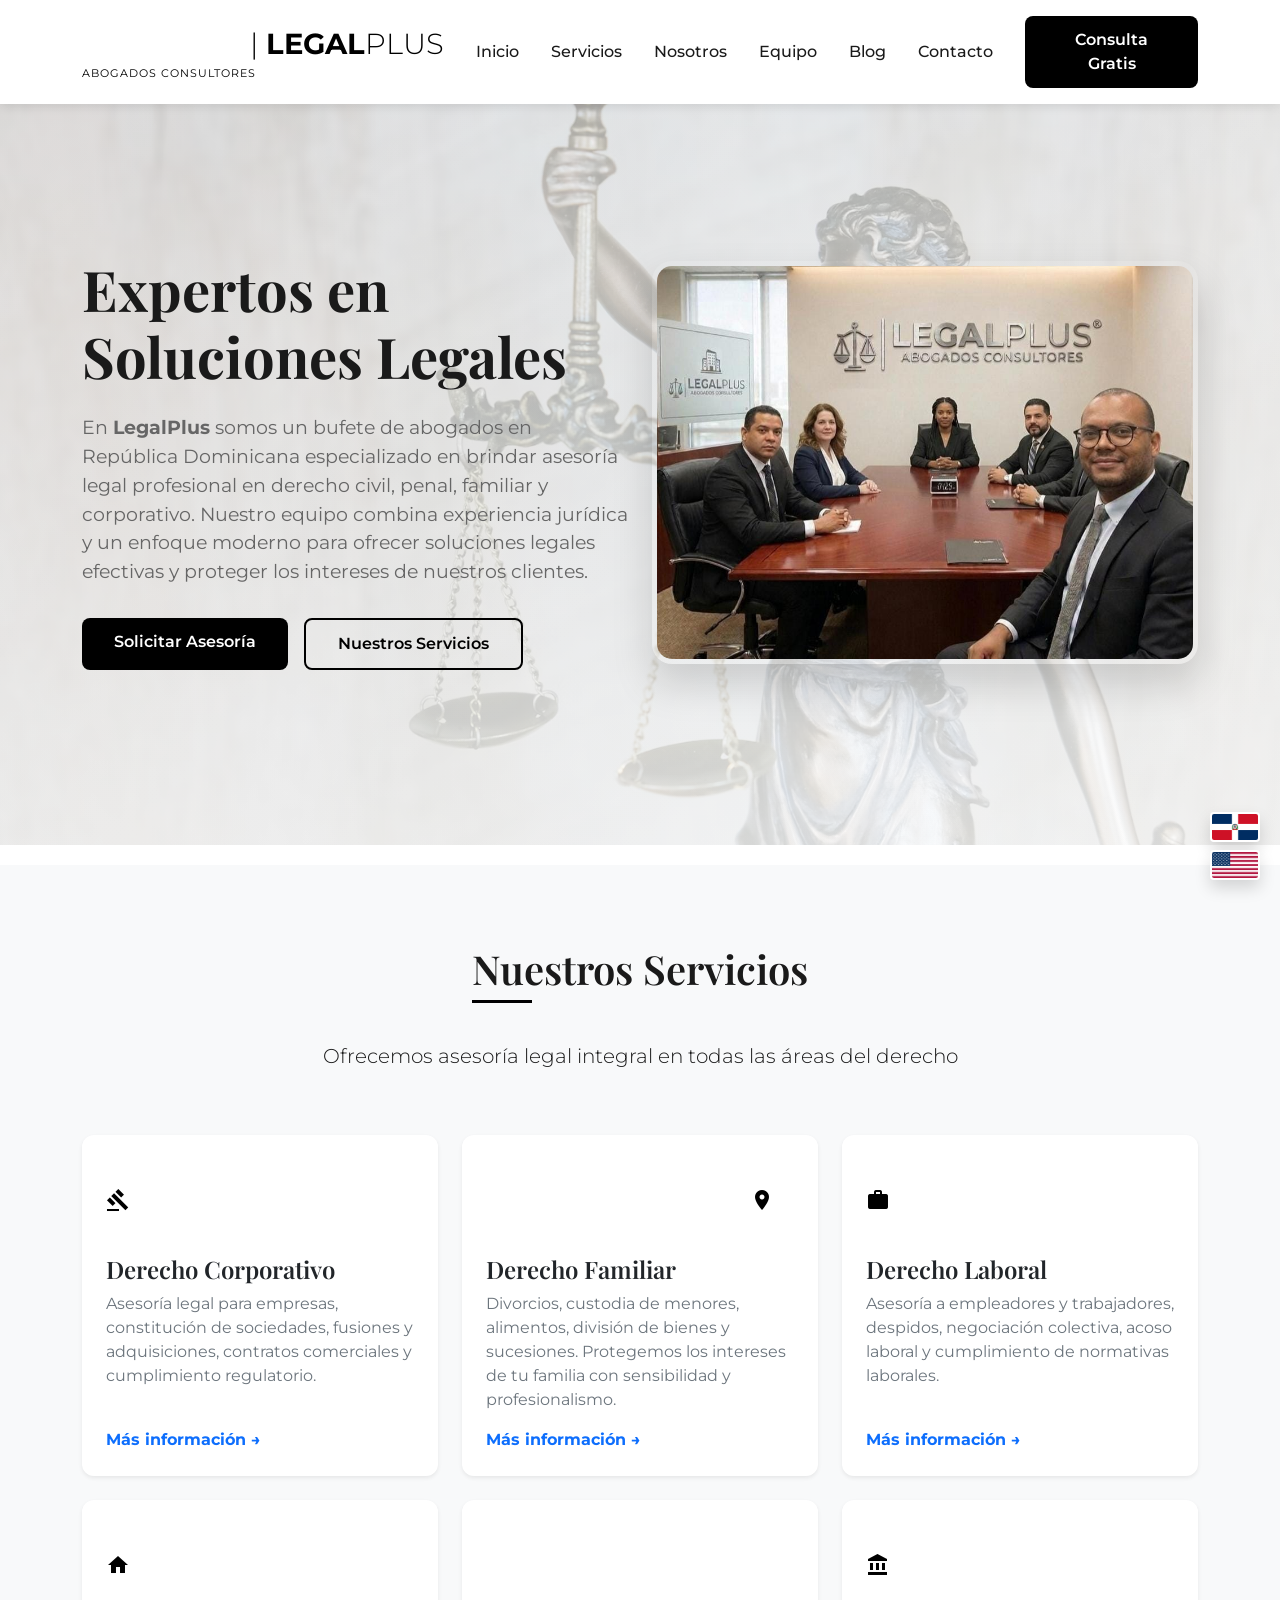
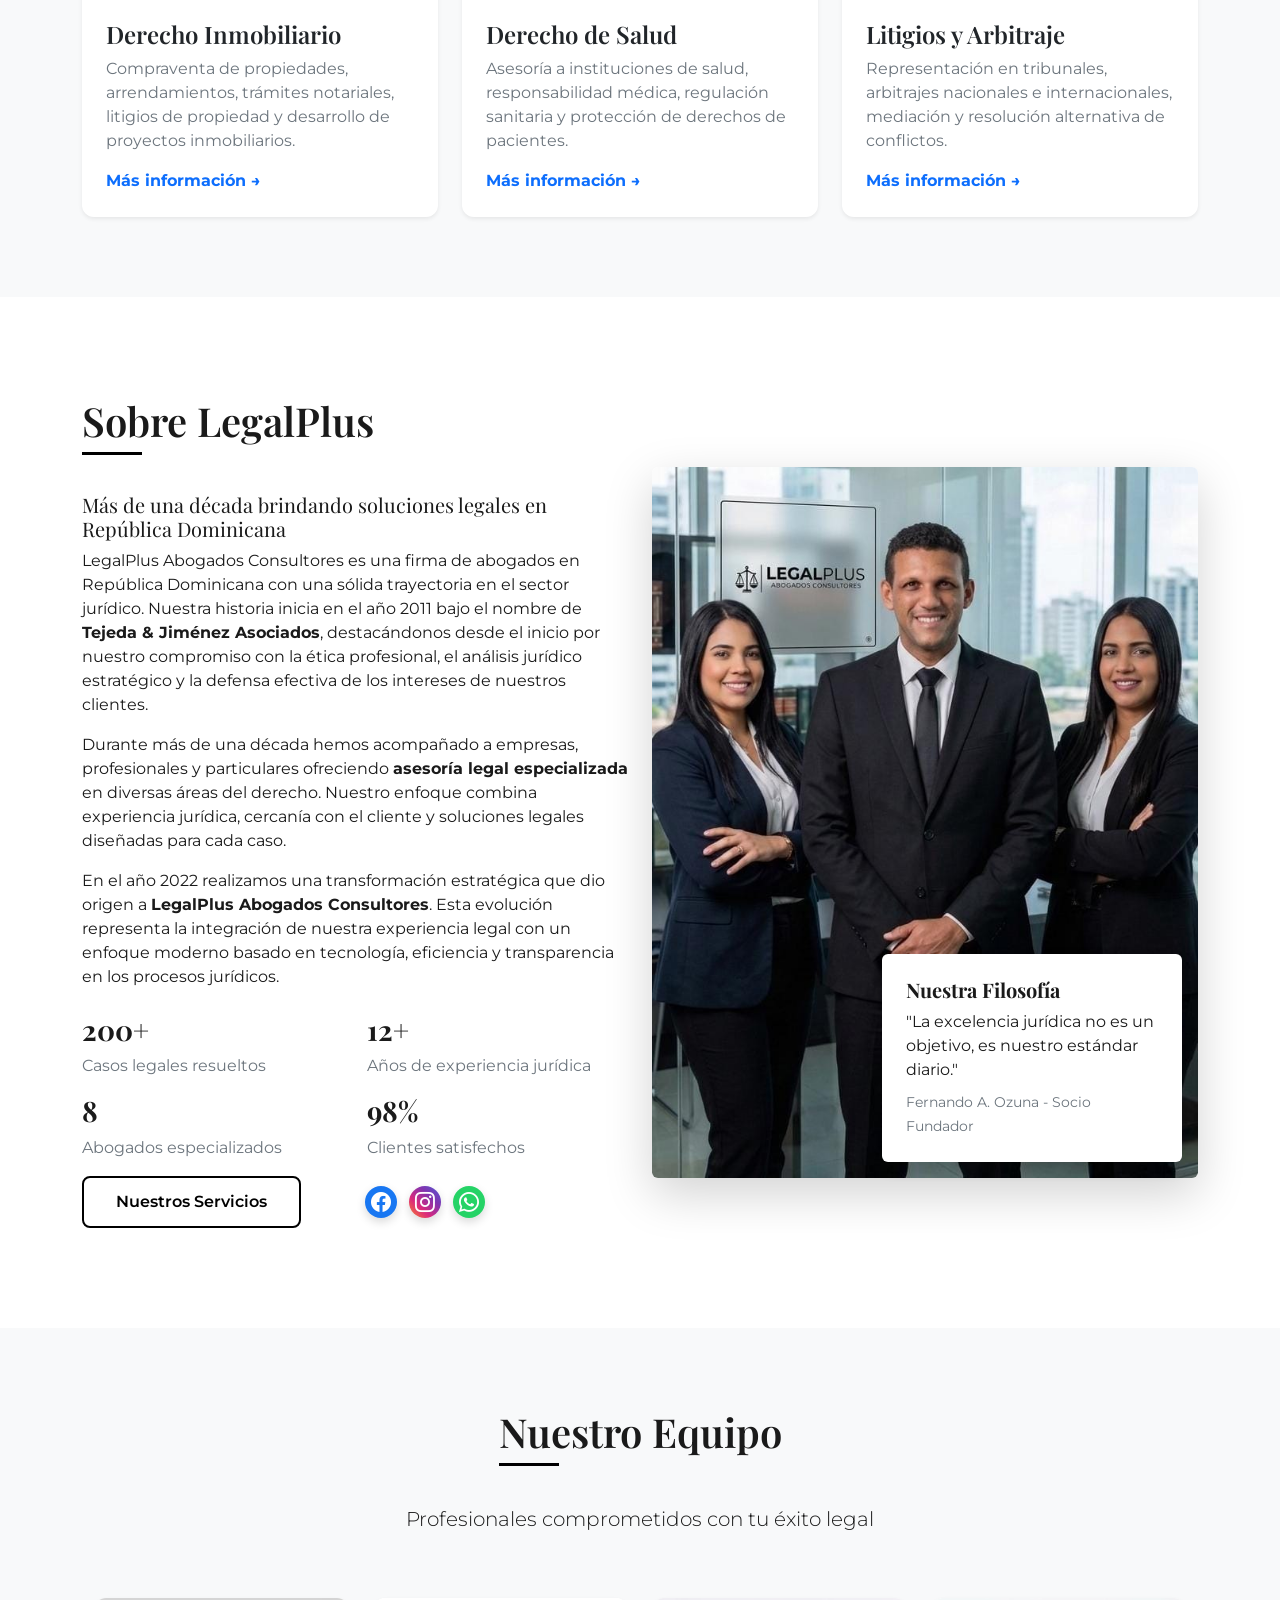
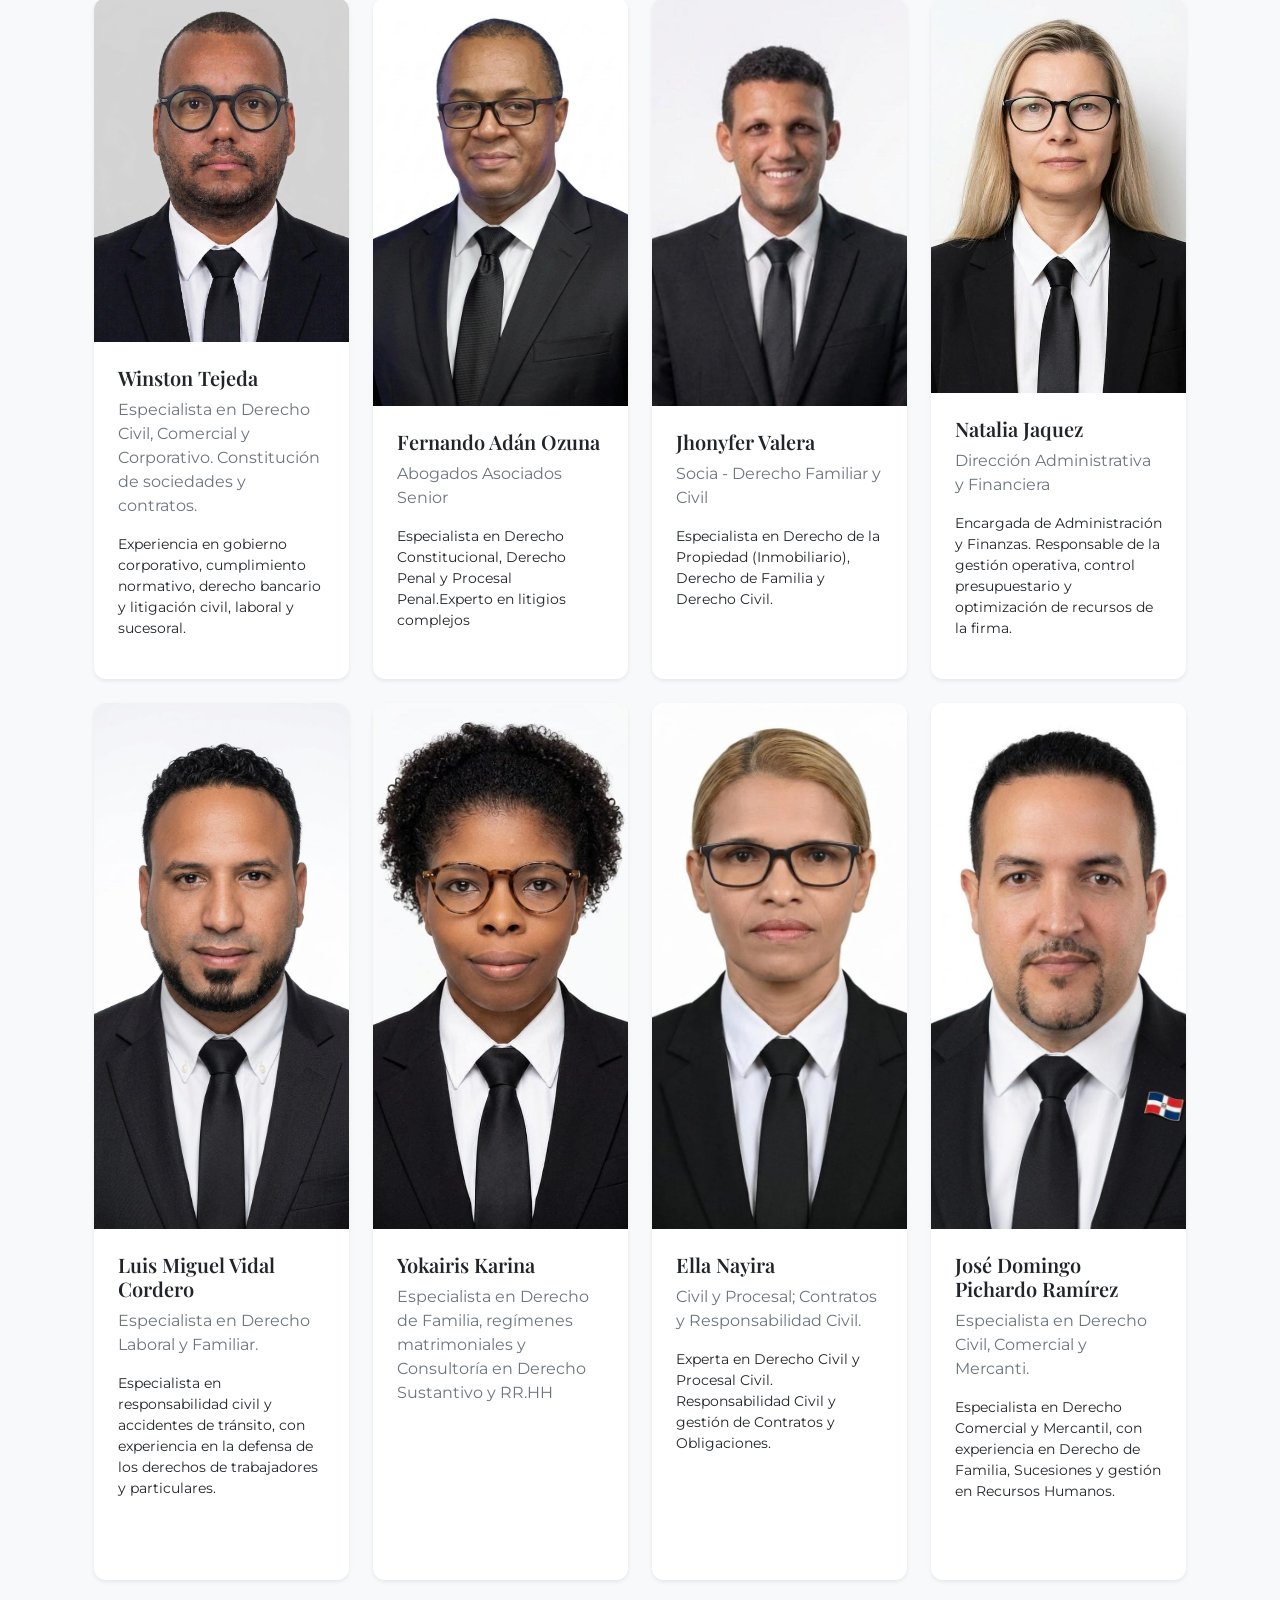
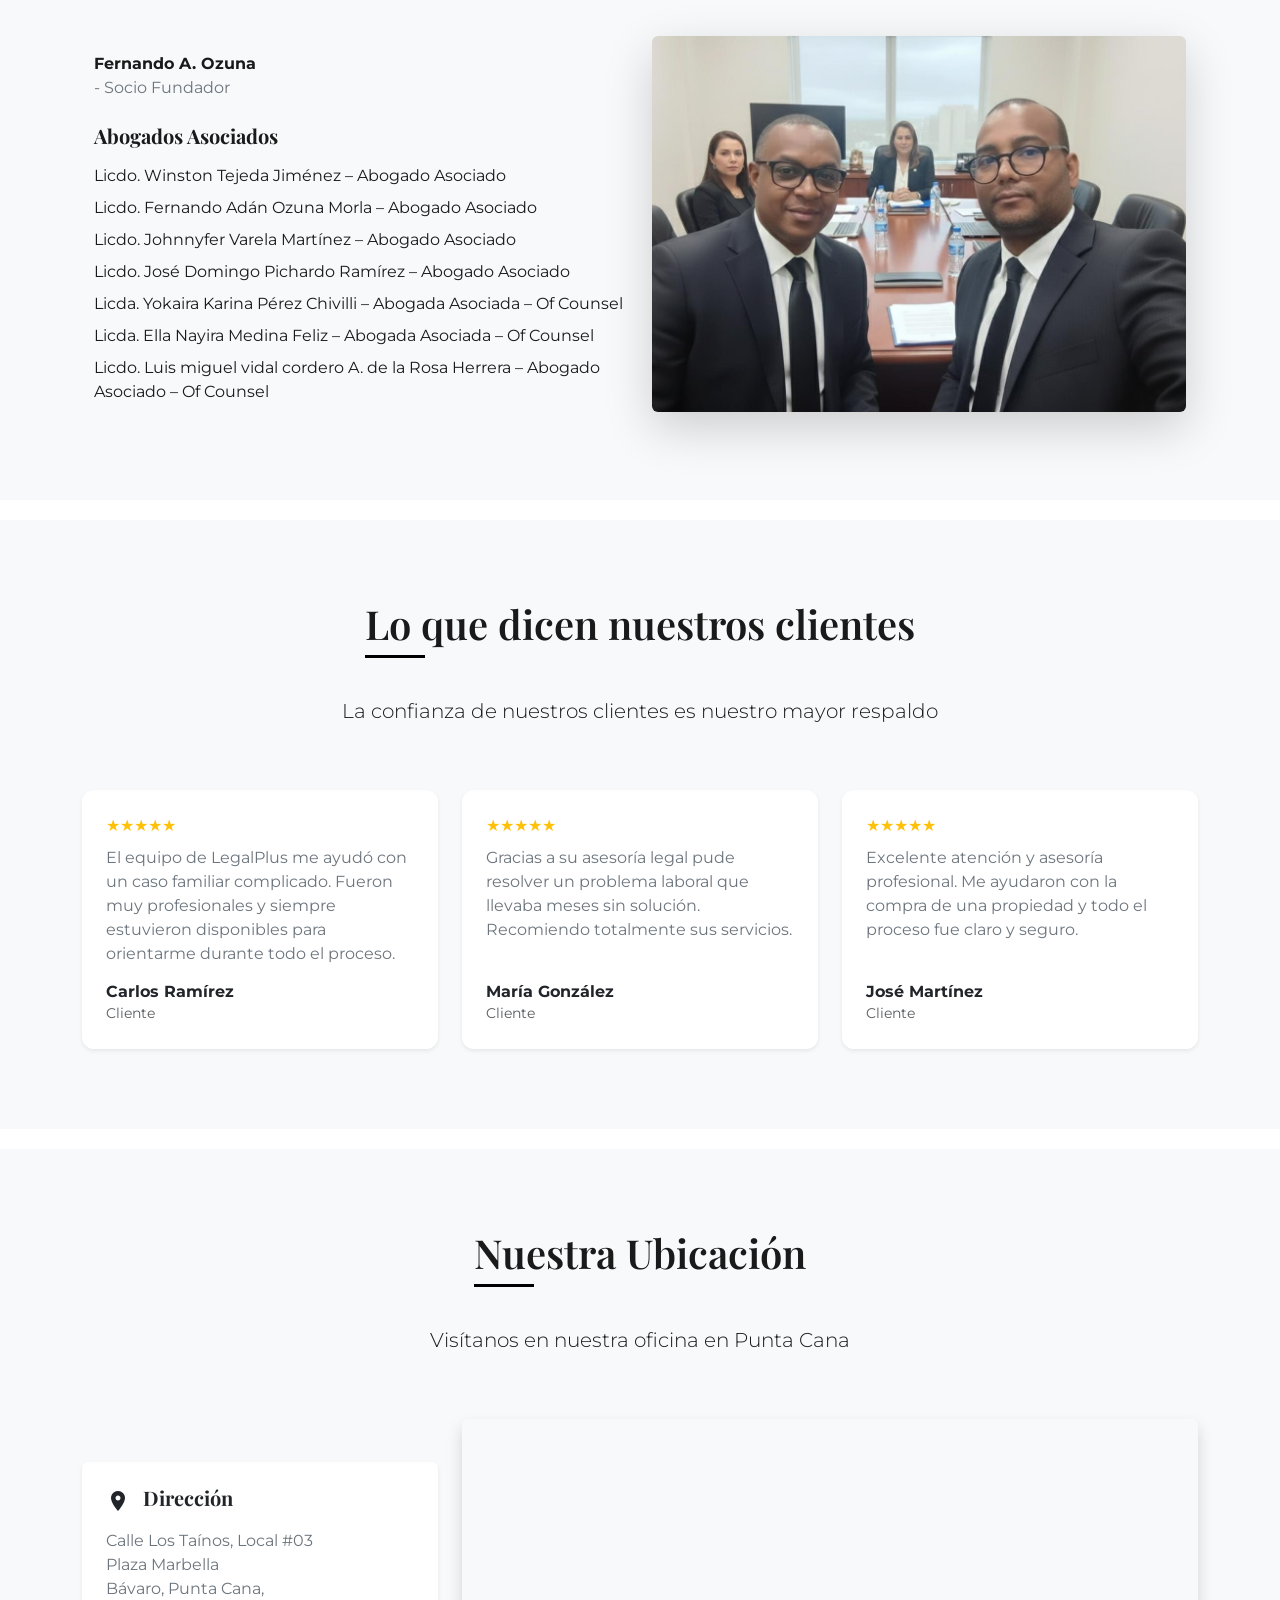
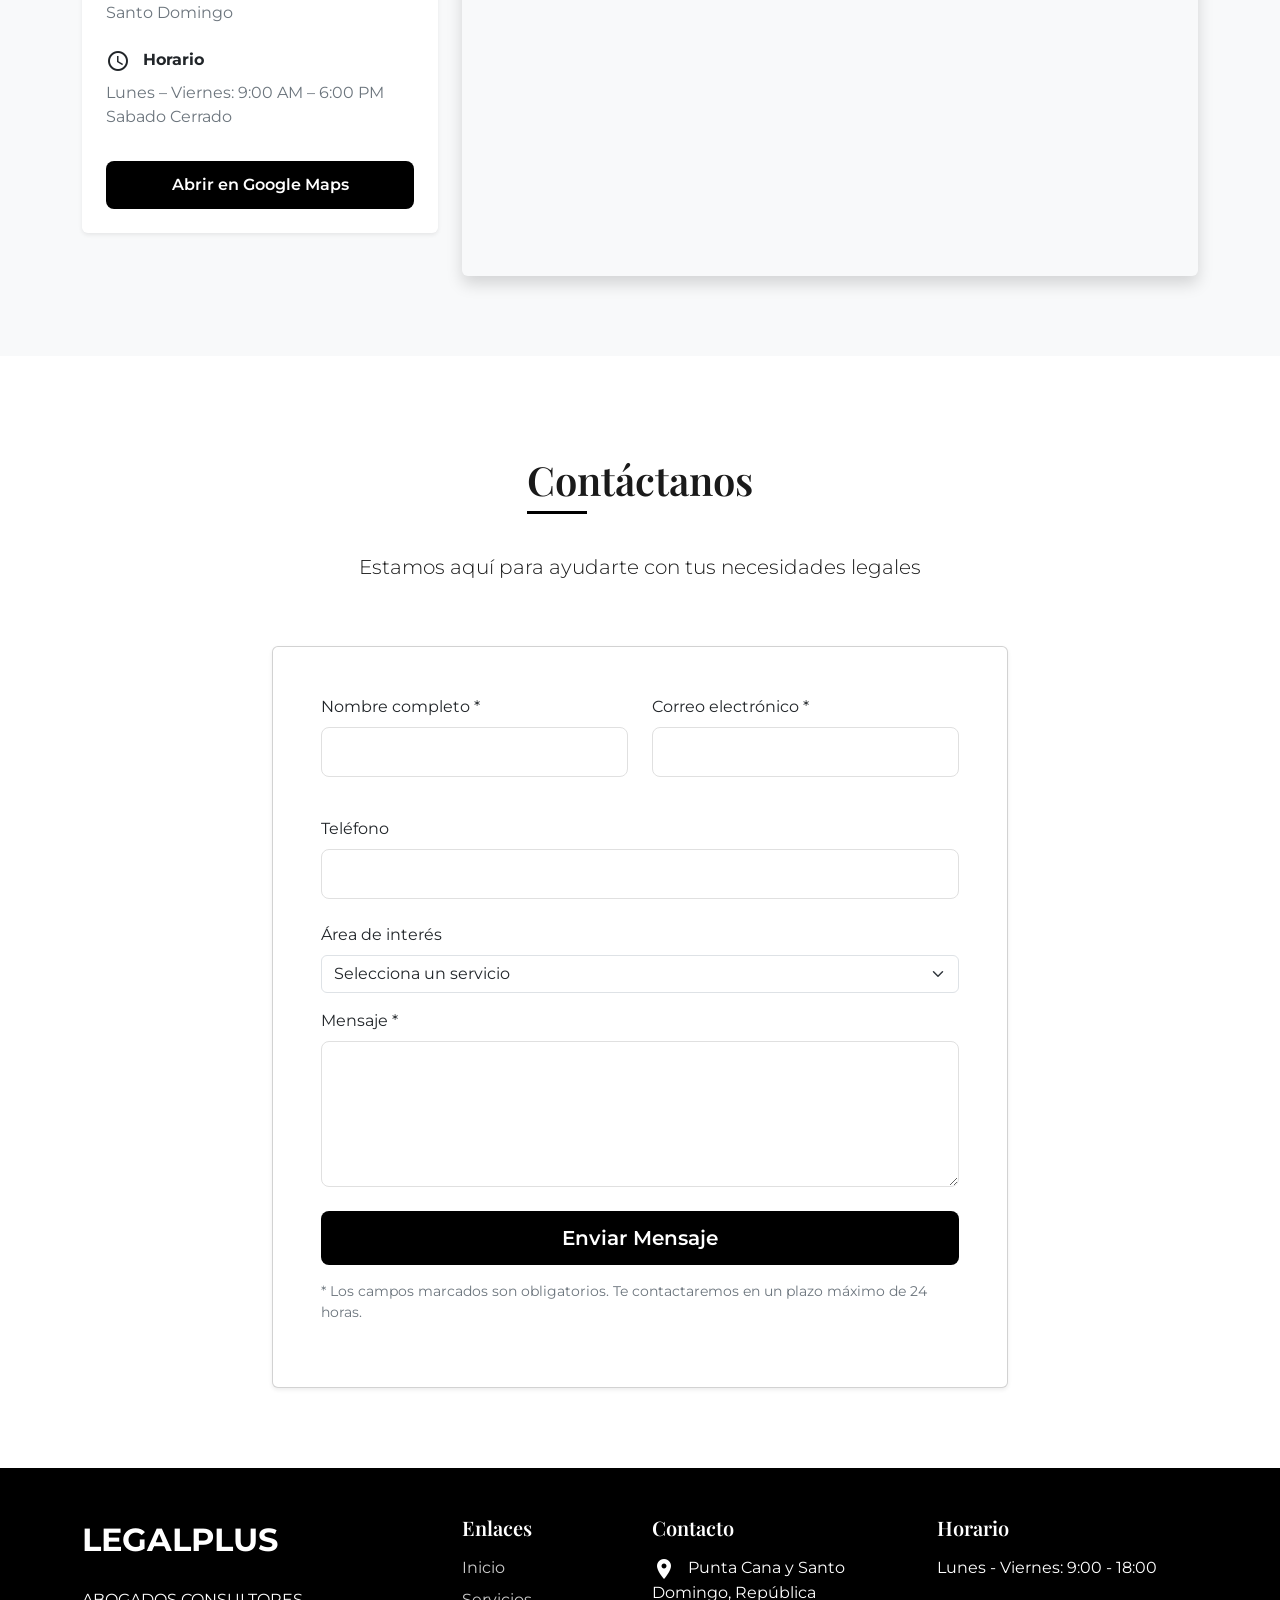
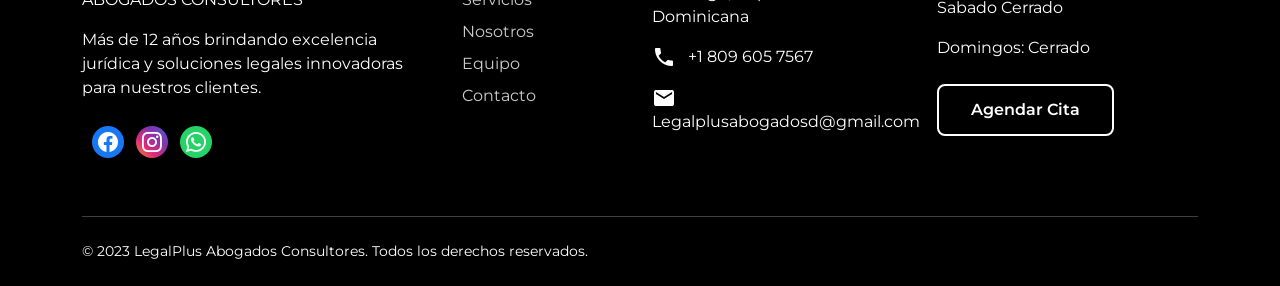
==== commit d1a5b995: "Update print statement from 'Hello' to 'Goodbye'" ====
--- a/index.html
+++ b/index.html
@@ -482,16 +482,42 @@
 <h5 class="card-title">Winston Tejeda</h5>
 
 <p class="card-text text-secondary" data-i18n="equipo1Cargo">
-Especialista en Derecho Civil, Comercial, Corporativo y Empresarial. Constitución, estructuración y disolución de sociedades, así como negociación de contratos nacionales e internacionales.
+Especialista en Derecho Civil, Comercial y Corporativo. Constitución de sociedades y contratos.
 </p>
 
 <p class="small" data-i18n="equipo1Descripcion">
-Experiencia en gobierno corporativo, cumplimiento normativo, derecho bancario y gestión de activos. Litigación estratégica, resolución de conflictos, responsabilidad civil, sucesiones y derecho laboral.
-</p>
-
-</div>
-</div>
-</div>
+Experiencia en gobierno corporativo, cumplimiento normativo, derecho bancario y litigación civil, laboral y sucesoral.
+</p>
+
+</div>
+</div>
+</div>
+
+
+<!-- Miembro 3 -->
+<div class="col-md-6 col-lg-3" data-aos="fade-up" data-aos-delay="400">
+<div class="team-card card shadow-sm">
+
+<img src="img/Fernando_Adan_Ozuna.webp"
+class="card-img-top team-img"
+alt="Fernando Adán Ozuna">
+
+<div class="card-body p-4">
+<h5 class="card-title">Fernando Adán Ozuna</h5>
+
+<p class="card-text text-secondary" data-i18n="equipo3Cargo">
+Abogados Asociados Senior
+</p>
+
+<p class="small" data-i18n="equipo3Descripcion">
+Especialista en Derecho Constitucional, Derecho Penal y Procesal Penal.Experto en litigios complejos
+</p>
+
+</div>
+</div>
+</div>
+
+
 
 <!-- Miembro 2 -->
 <div class="col-md-6 col-lg-3" data-aos="fade-up" data-aos-delay="300">
@@ -516,29 +542,6 @@
 </div>
 </div>
 
-<!-- Miembro 3 -->
-<div class="col-md-6 col-lg-3" data-aos="fade-up" data-aos-delay="400">
-<div class="team-card card shadow-sm">
-
-<img src="img/Fernando_Adan_Ozuna.webp"
-class="card-img-top team-img"
-alt="Fernando Adán Ozuna">
-
-<div class="card-body p-4">
-<h5 class="card-title">Fernando Adán Ozuna</h5>
-
-<p class="card-text text-secondary" data-i18n="equipo3Cargo">
-Abogados Asociados Senior
-</p>
-
-<p class="small" data-i18n="equipo3Descripcion">
-Especialista en Derecho Constitucional, Derecho Penal y Procesal Penal.Experto en litigios complejos
-</p>
-
-</div>
-</div>
-</div>
-
 <!-- Miembro 4 -->
 <div class="col-md-6 col-lg-3" data-aos="fade-up" data-aos-delay="500">
 <div class="team-card card shadow-sm">
@@ -599,9 +602,7 @@
 Encargada de Administración y Finanzas. Responsable de la gestión operativa, control presupuestario y optimización de recursos de la firma.
 </p>
 
-<p class="small" data-i18n="equipo6Descripcion">
-Encargada de Administración y Finanzas. Responsable de la gestión operativa, control presupuestario y optimización de recursos de la firma.
-</p>
+
 
 </div>
 </div>
@@ -703,7 +704,7 @@
 </li>
 
 <li class="mb-2">
-Licdo. Norberto A. de la Rosa Herrera – <span data-i18n="abogadoOfCounsel">Abogado Asociado – Of Counsel</span>
+Licdo. Luis miguel vidal cordero A. de la Rosa Herrera – <span data-i18n="abogadoOfCounsel">Abogado Asociado – Of Counsel</span>
 </li>
 
 </ul>
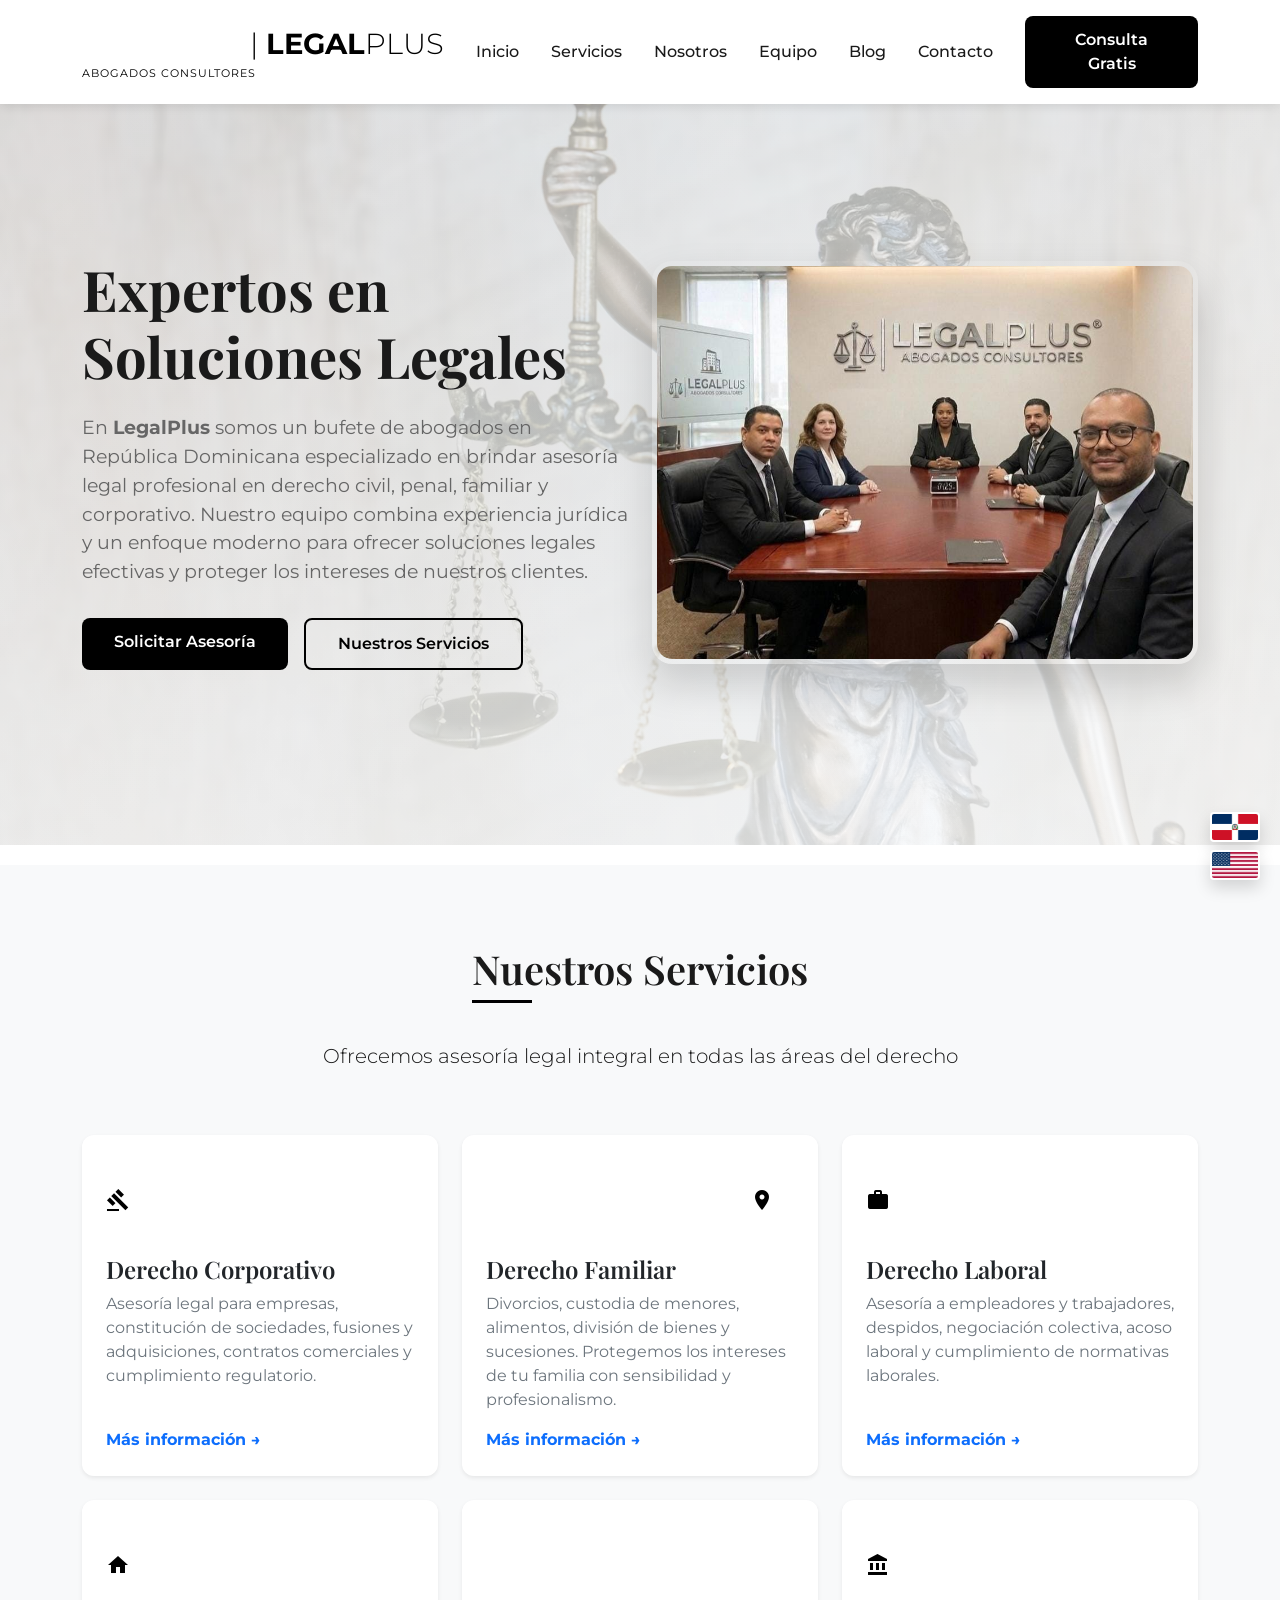
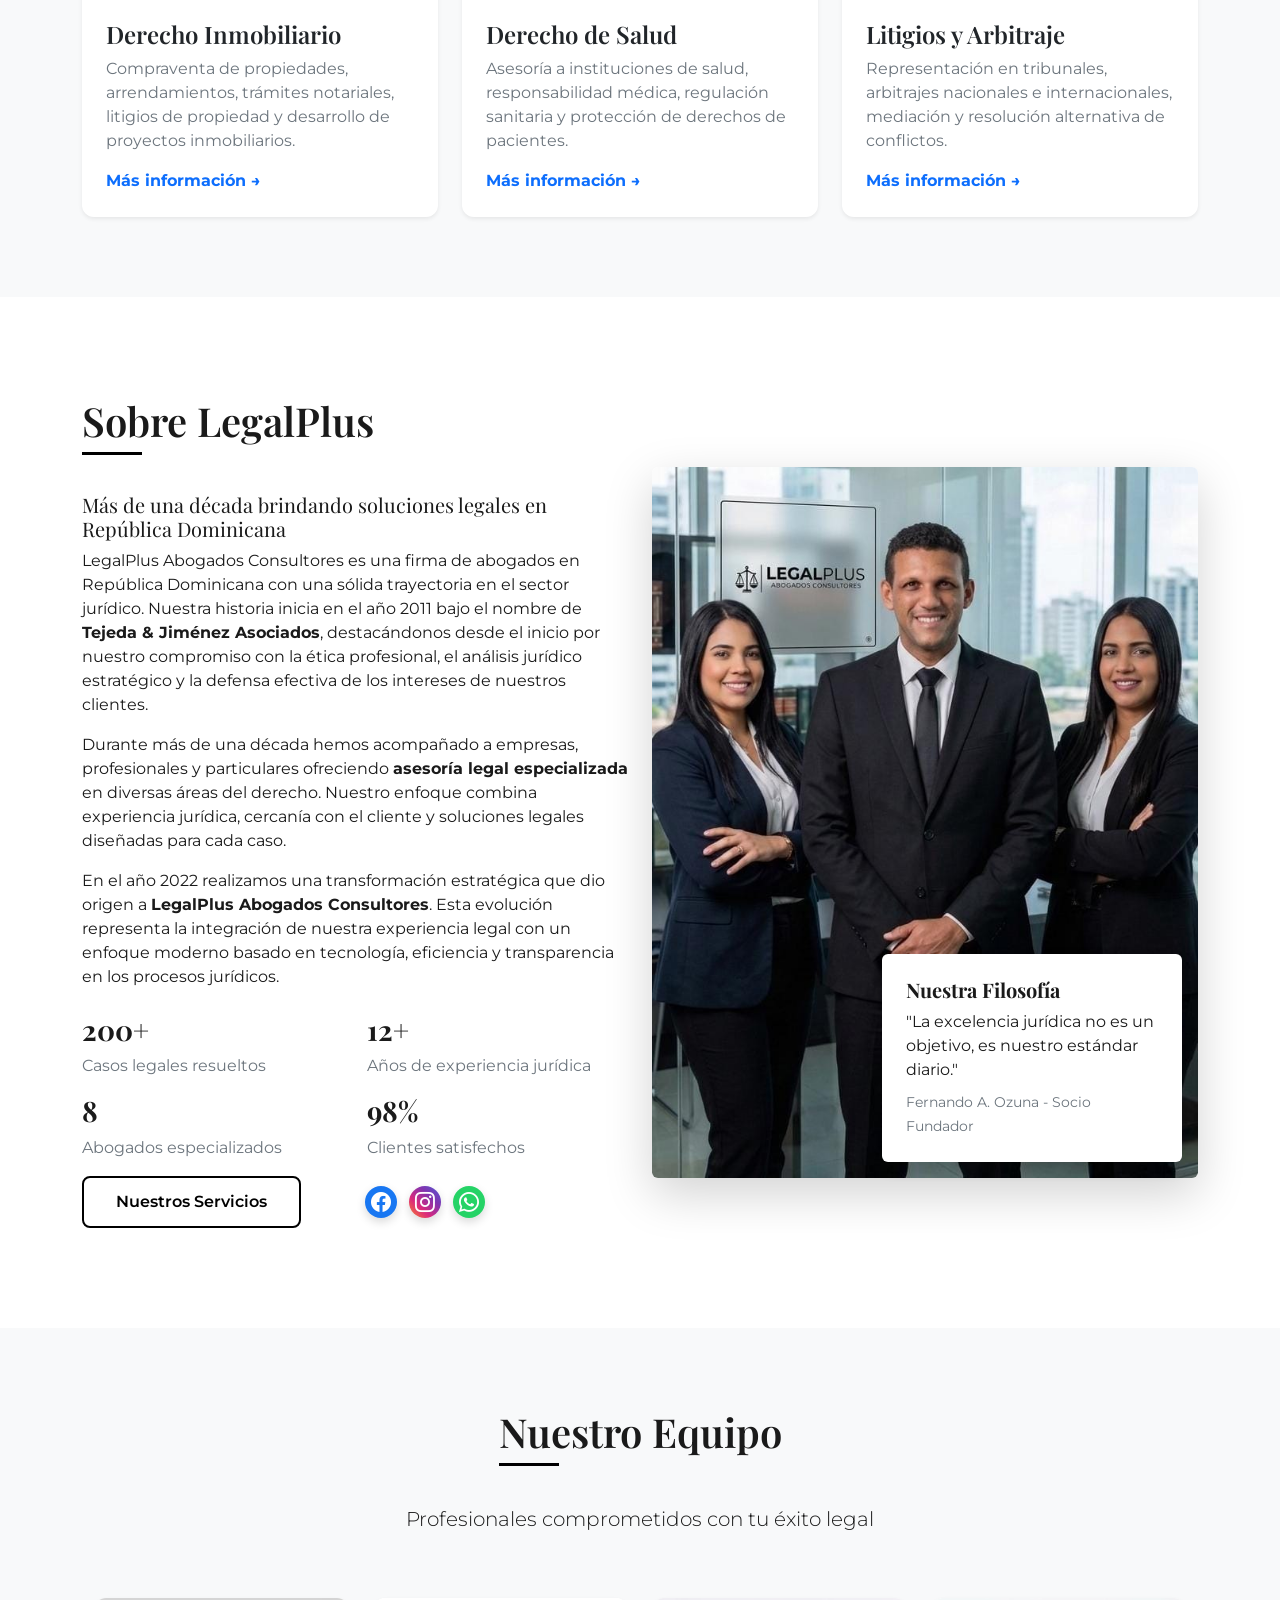
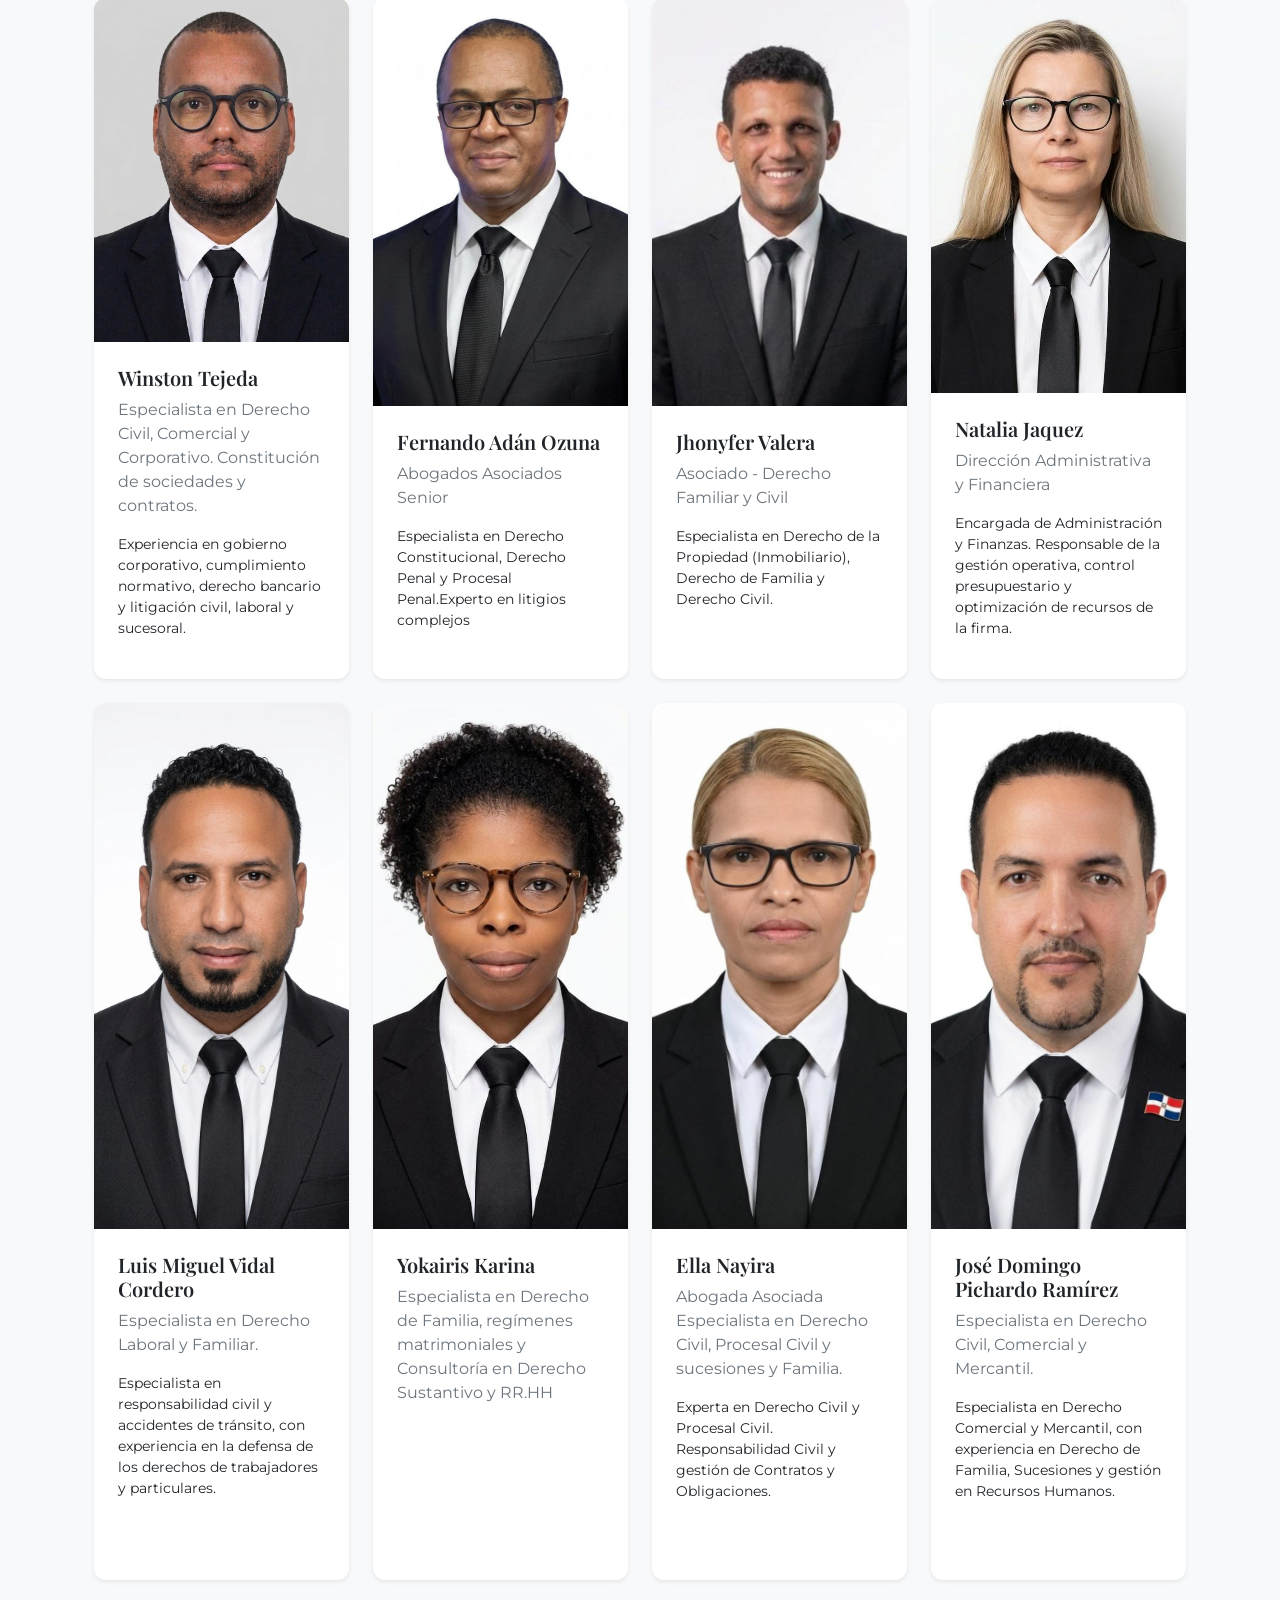
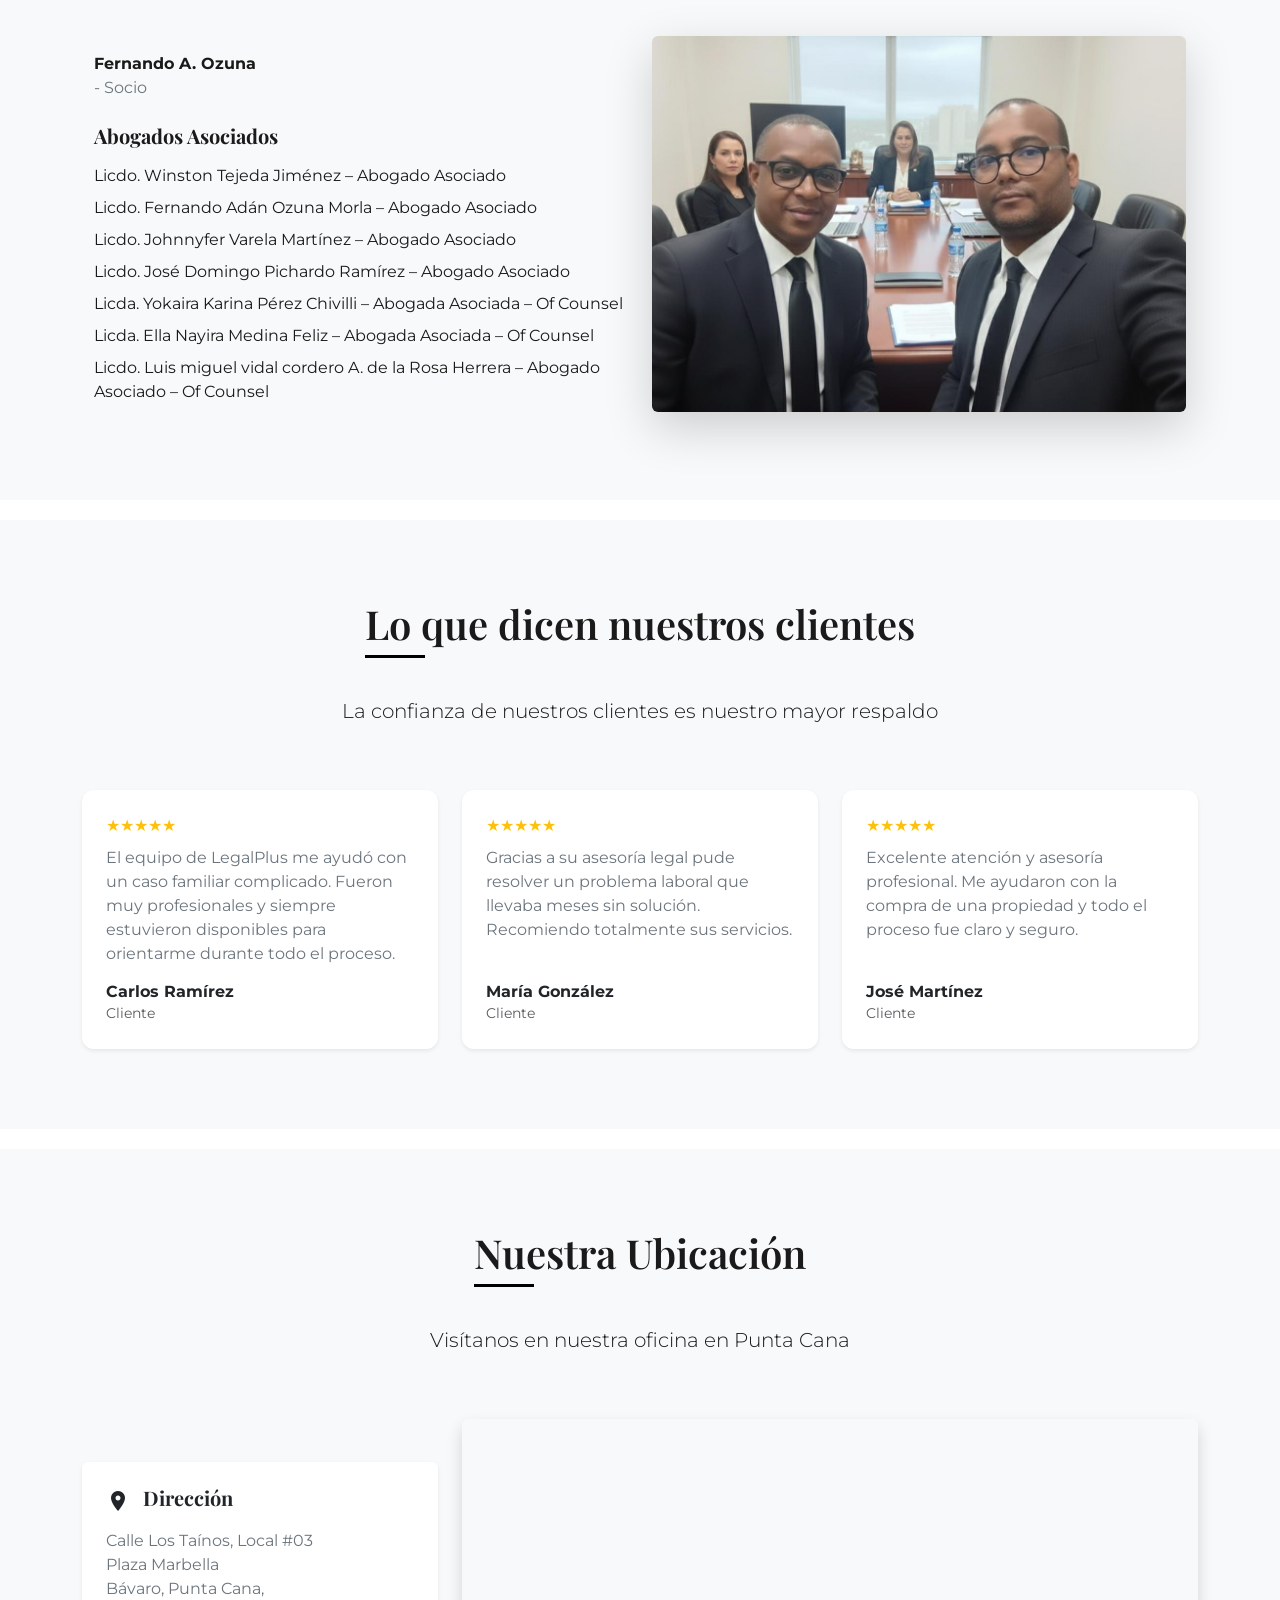
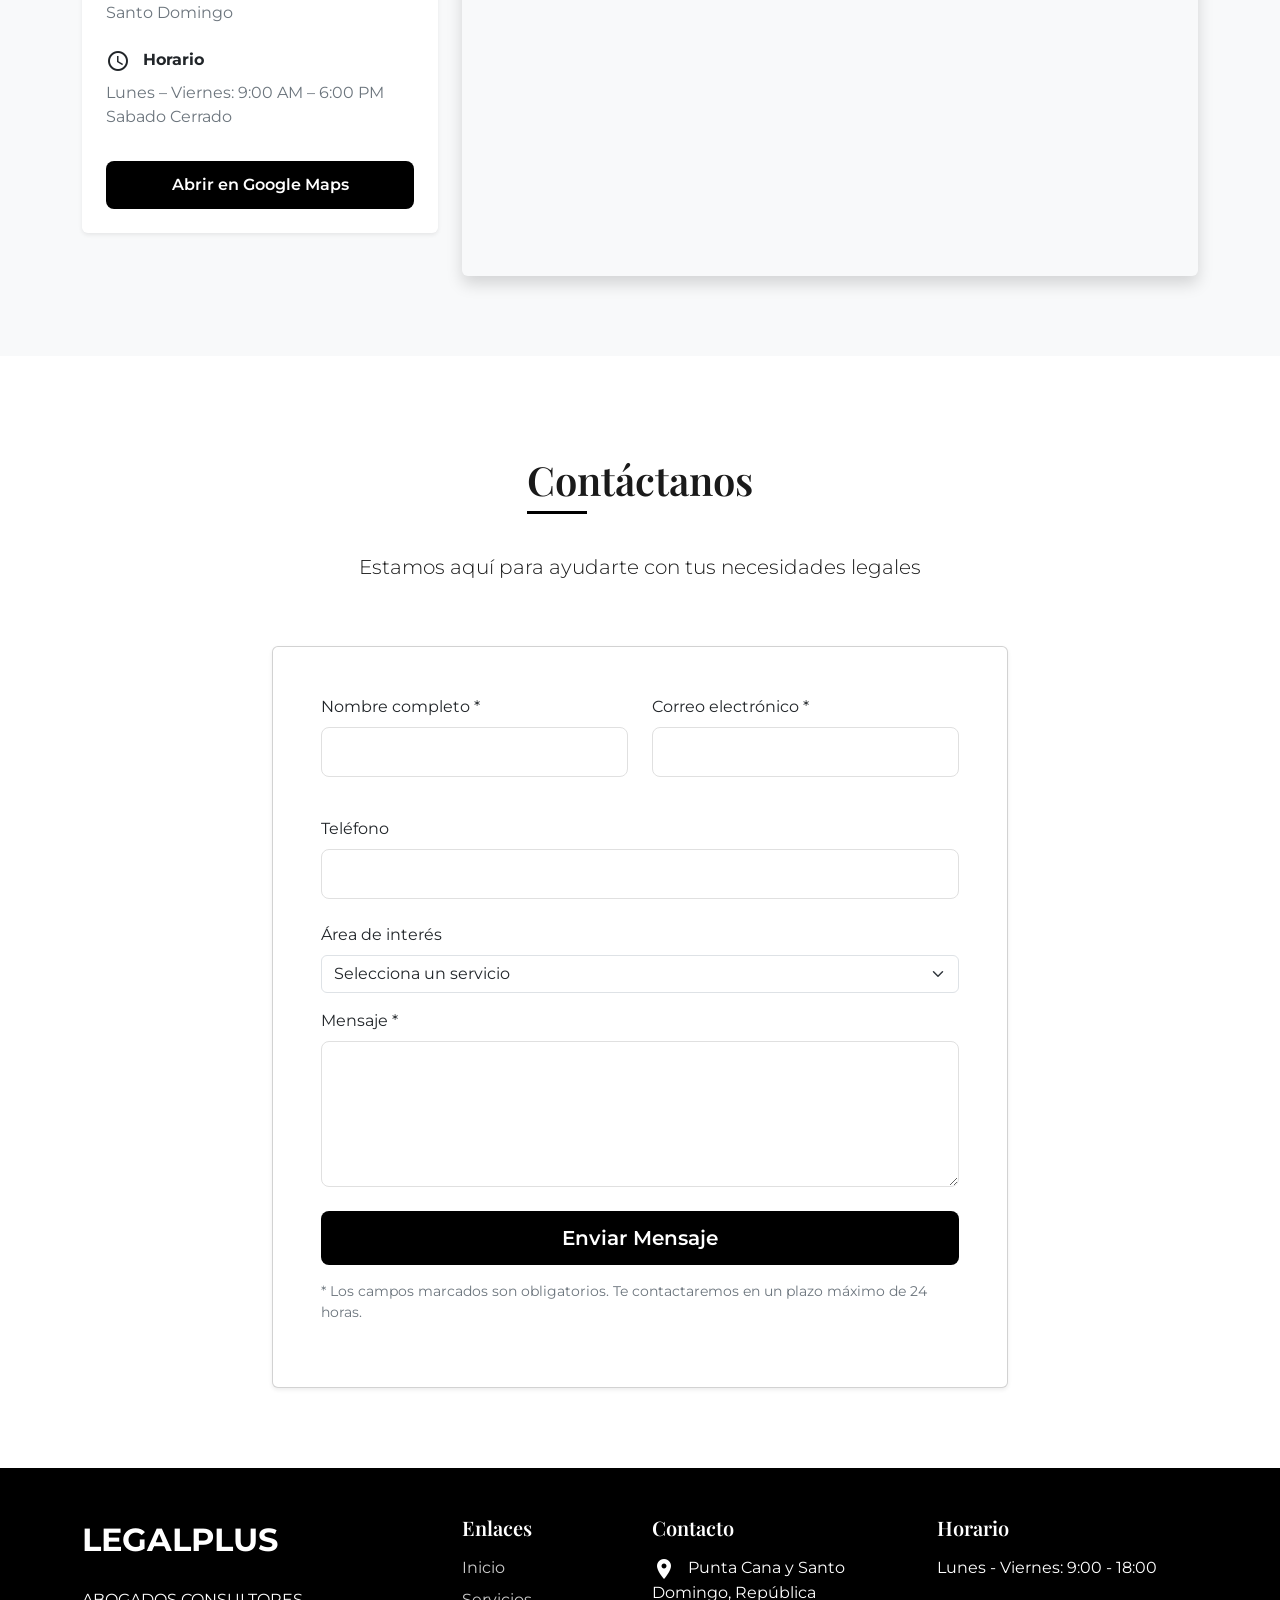
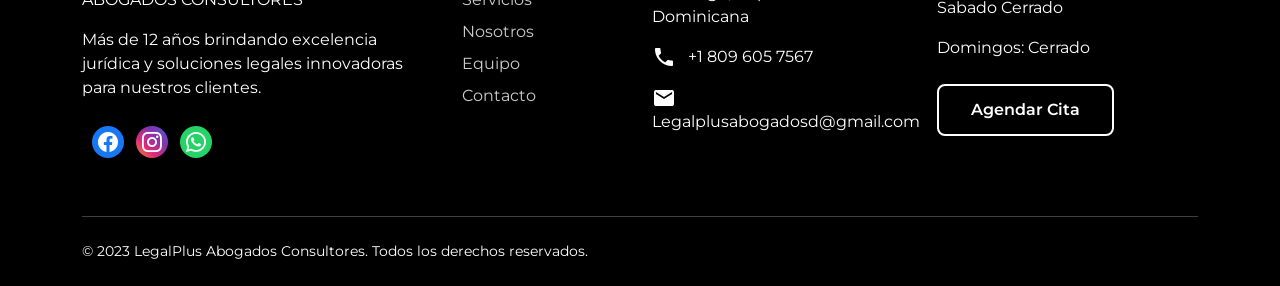
==== commit 7d40a9ab: "Update index.html" ====
--- a/index.html
+++ b/index.html
@@ -531,7 +531,7 @@
 <h5 class="card-title">Jhonyfer Valera</h5>
 
 <p class="card-text text-secondary" data-i18n="equipo2Cargo">
-Socia - Derecho Familiar y Civil
+Asociado - Derecho Familiar y Civil
 </p>
 
 <p class="small" data-i18n="equipo2Descripcion">
@@ -554,7 +554,7 @@
 <h5 class="card-title">Natalia Jaquez</h5>
 
 <p class="card-text text-secondary" data-i18n="equipo4Cargo">
-Especialista en Derecho Civil, Comercial y Mercantil
+Especialista en Derecho Civil, Comercial y Mercantil.
 </p>
 
 <p class="small" data-i18n="equipo4Descripcion">
@@ -620,7 +620,7 @@
 <h5 class="card-title">Ella Nayira</h5>
 
 <p class="card-text text-secondary" data-i18n="equipo7Cargo">
-Civil y Procesal; Contratos y Responsabilidad Civil.
+Abogada Asociada Especialista en Derecho Civil, Procesal Civil y sucesiones y Familia.
 </p>
 
 <p class="small" data-i18n="equipo7Descripcion">
@@ -644,7 +644,7 @@
 <h5 class="card-title">José Domingo Pichardo Ramírez</h5>
 
 <p class="card-text text-secondary" data-i18n="equipo8Cargo">
-Especialista en Derecho Civil, Comercial y Mercanti.
+Especialista en Derecho Civil, Comercial y Mercantil.
 </p>
 
 <p class="small" data-i18n="equipo8Descripcion">
@@ -669,7 +669,7 @@
 <p class="mb-3">
 <strong>Fernando A. Ozuna </strong><br>
 <span class="text-secondary" data-i18n="cargoCEO">
-- Socio Fundador
+- Socio
 </span>
 </p>
 
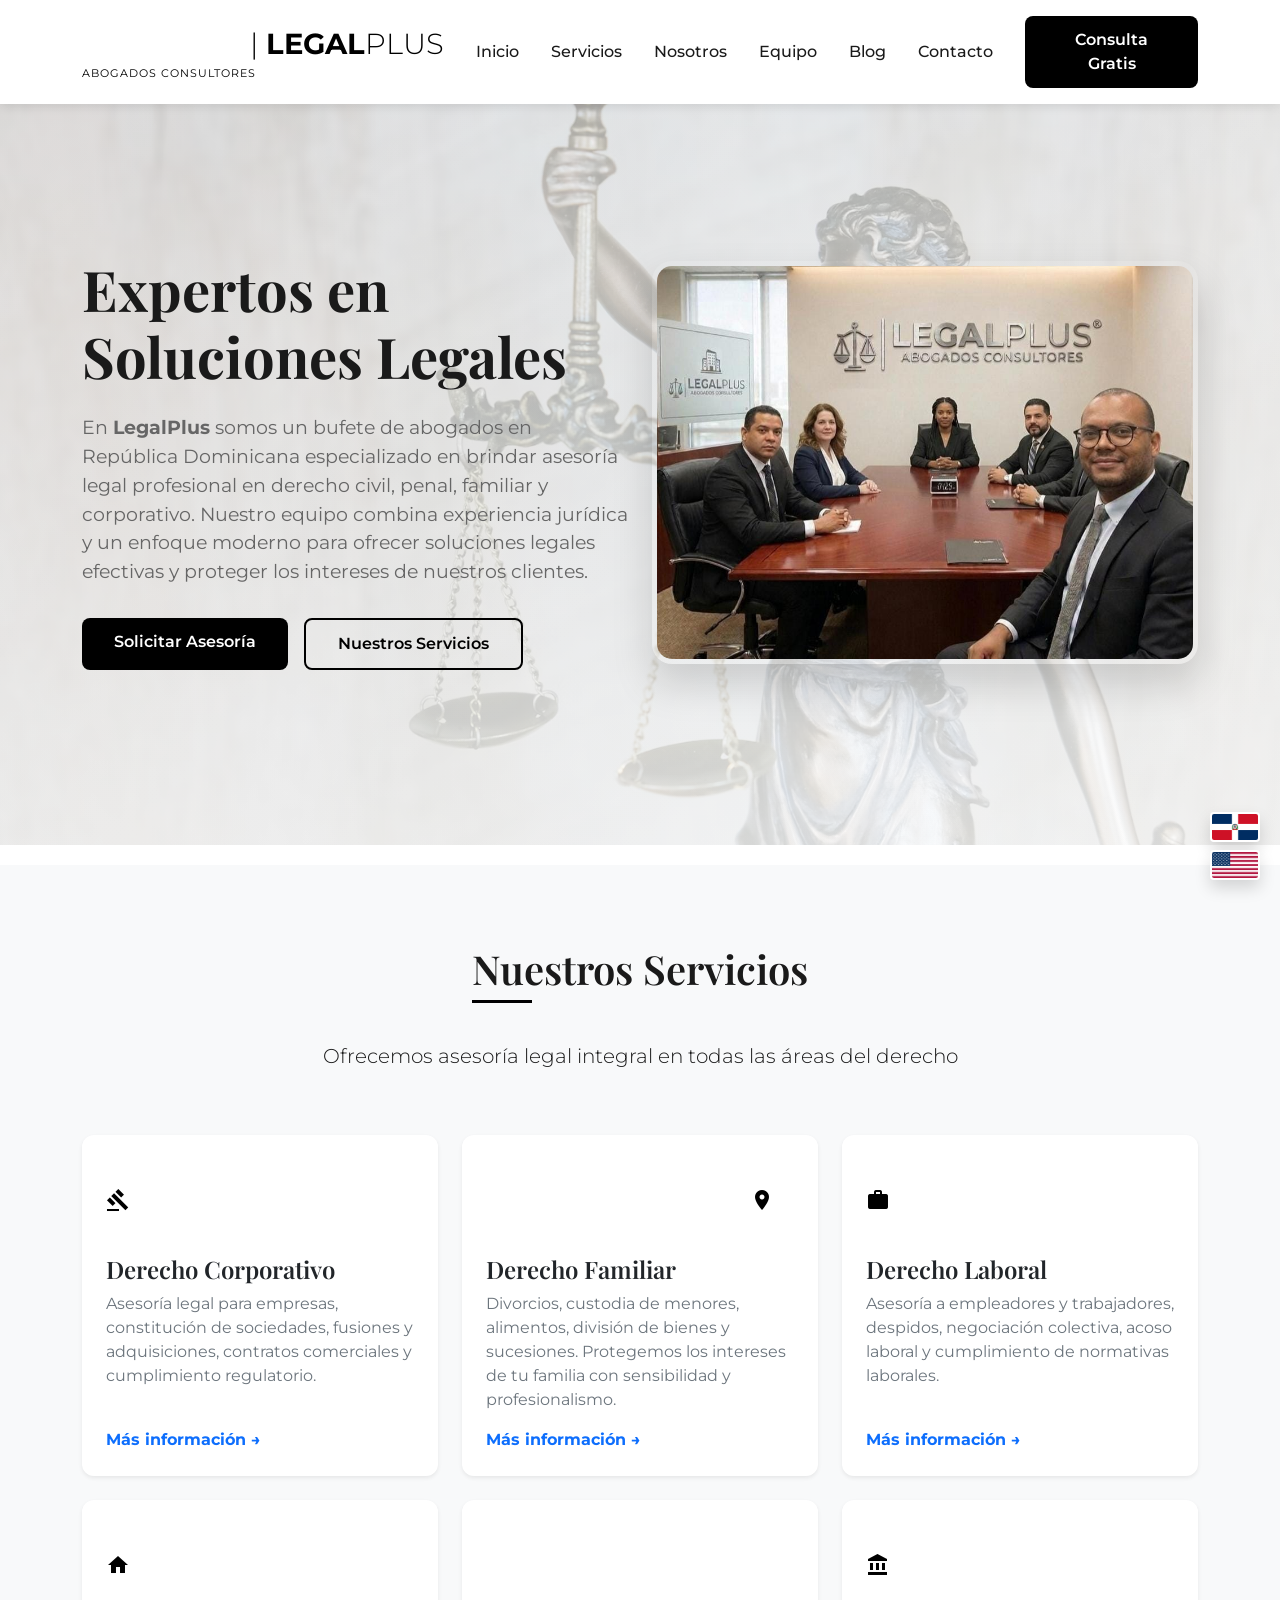
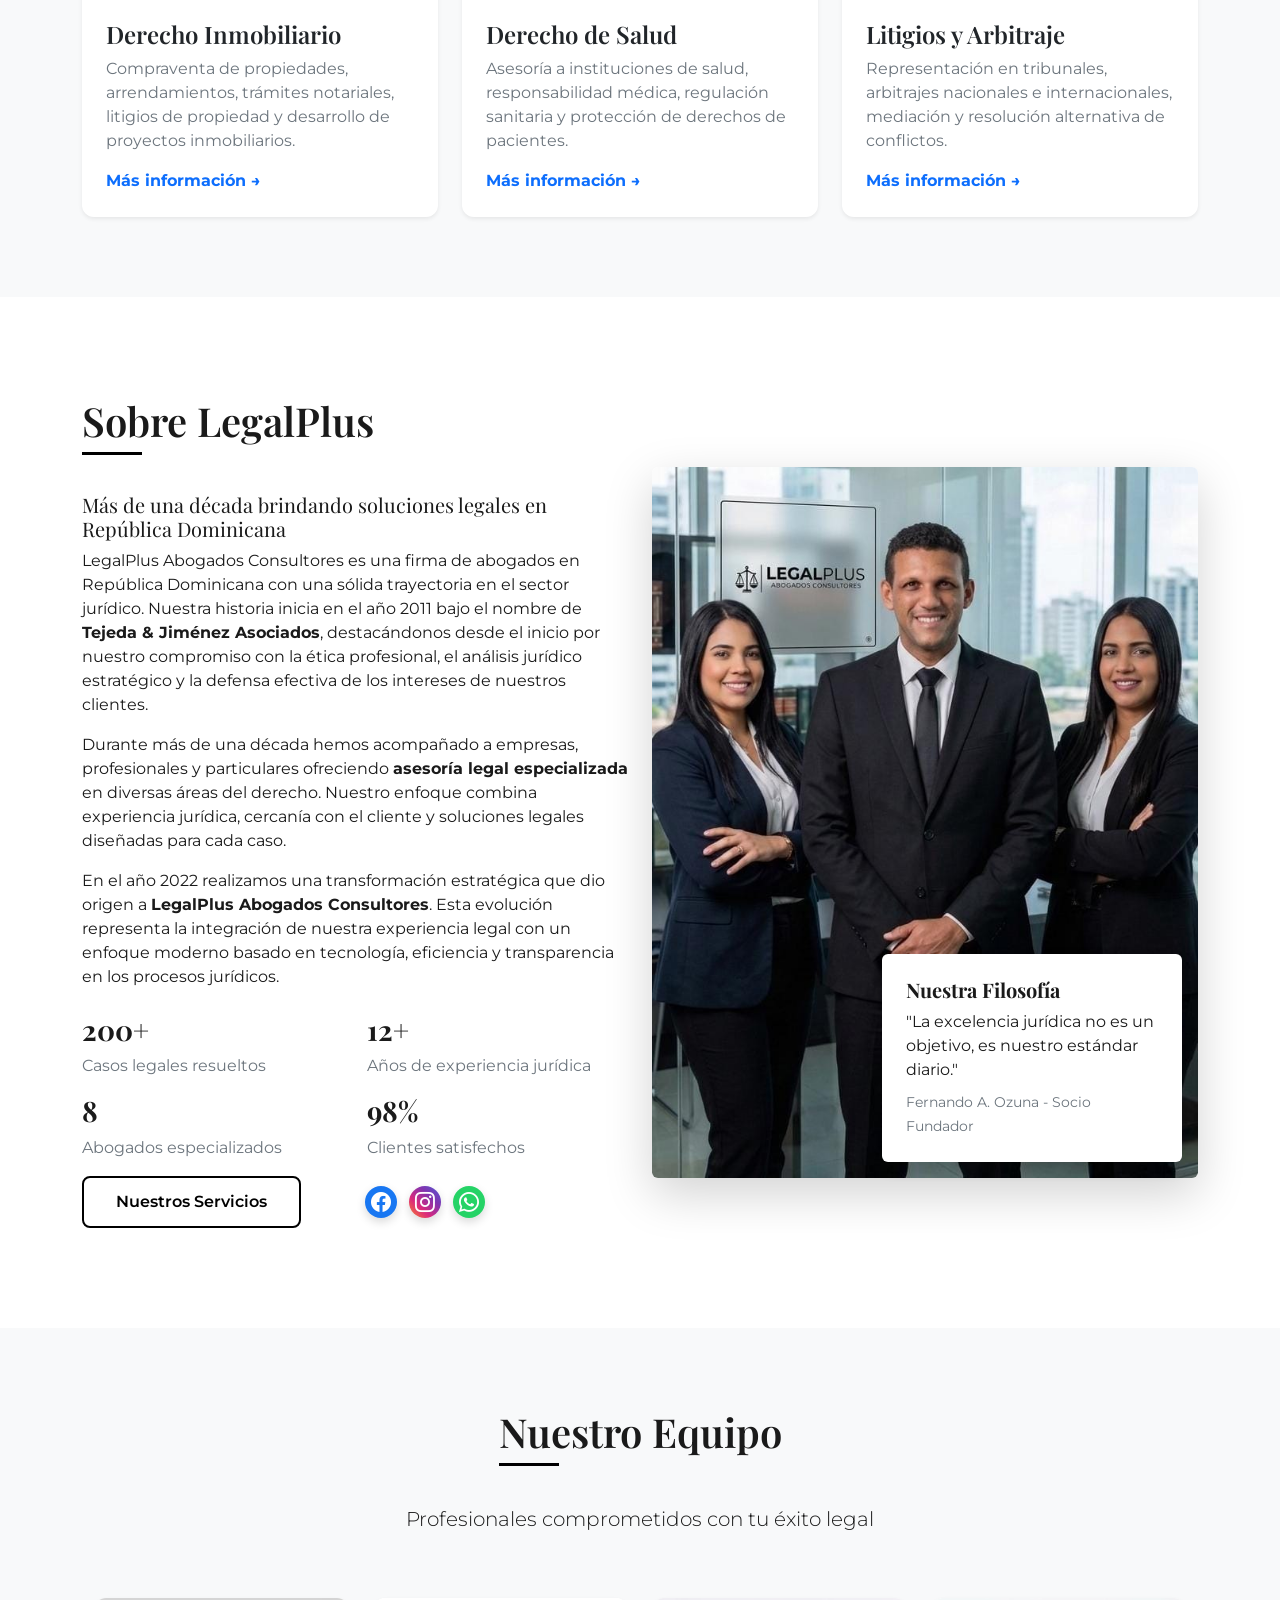
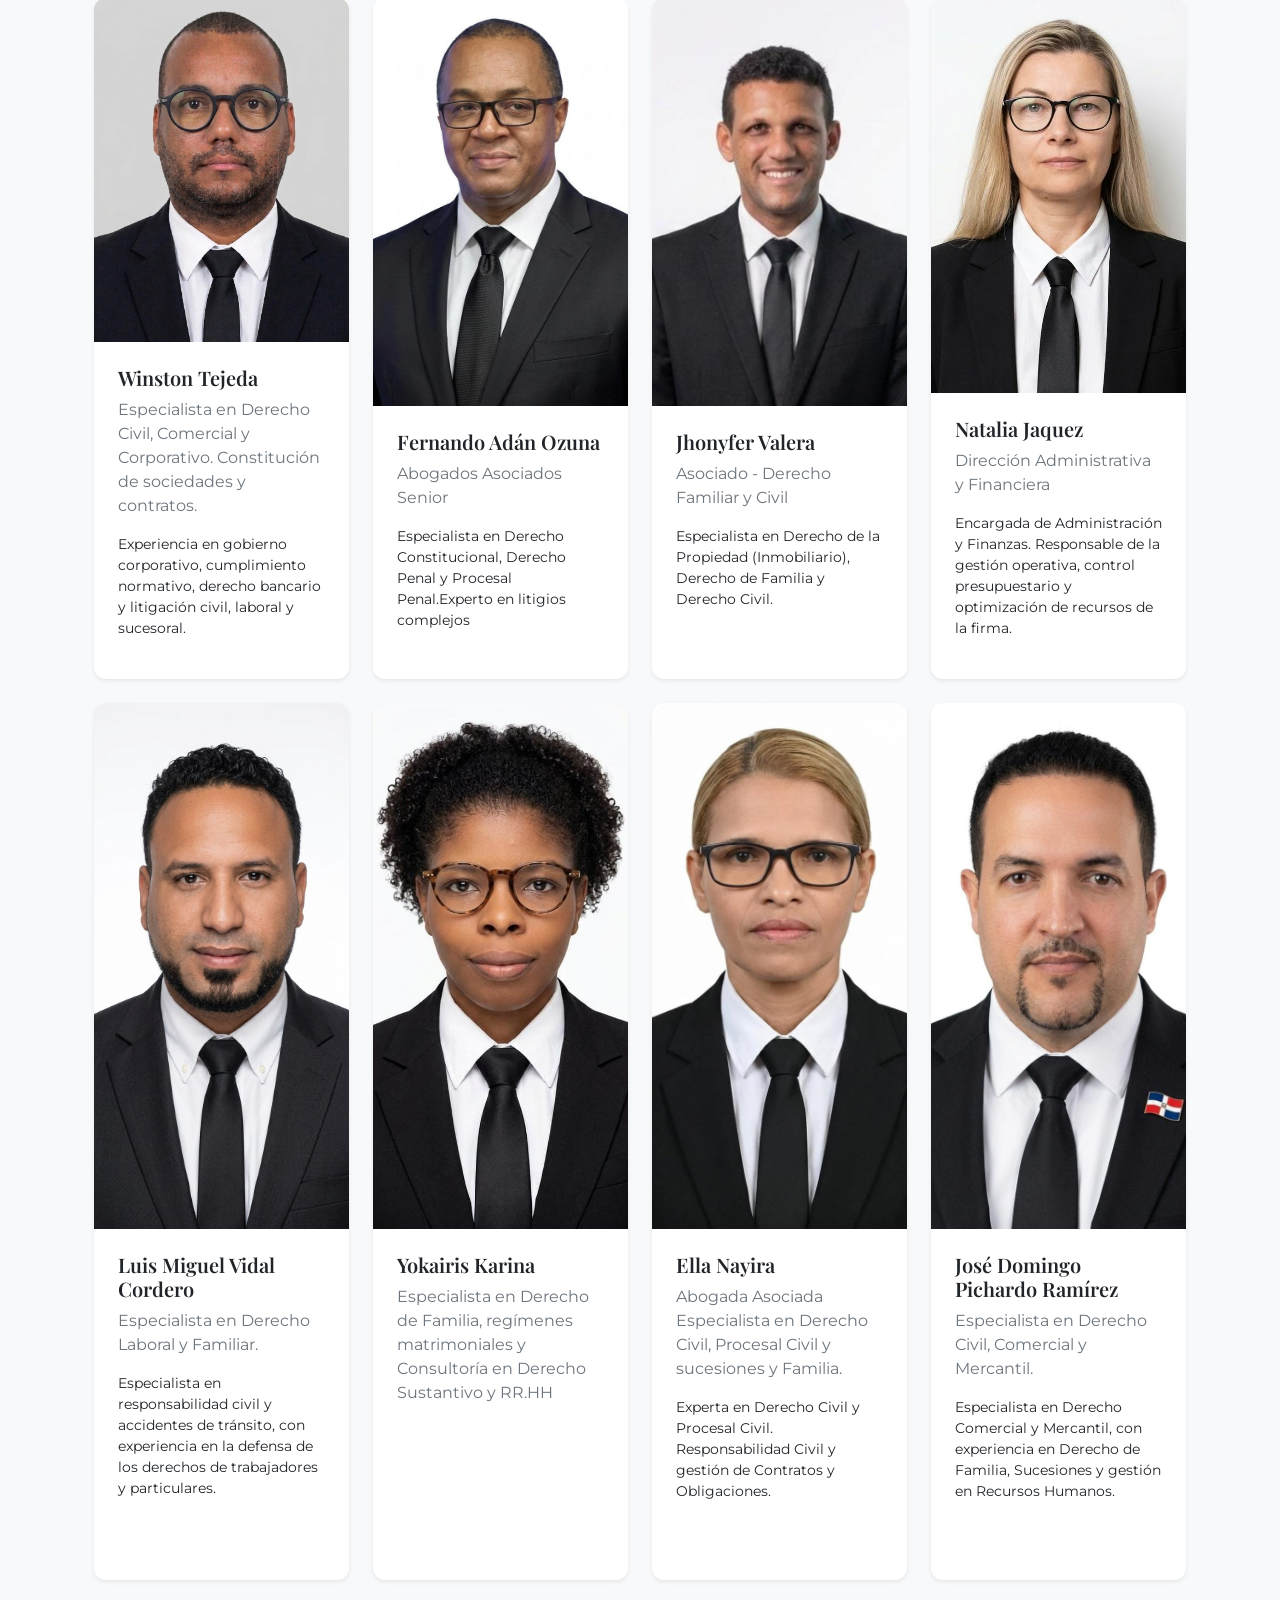
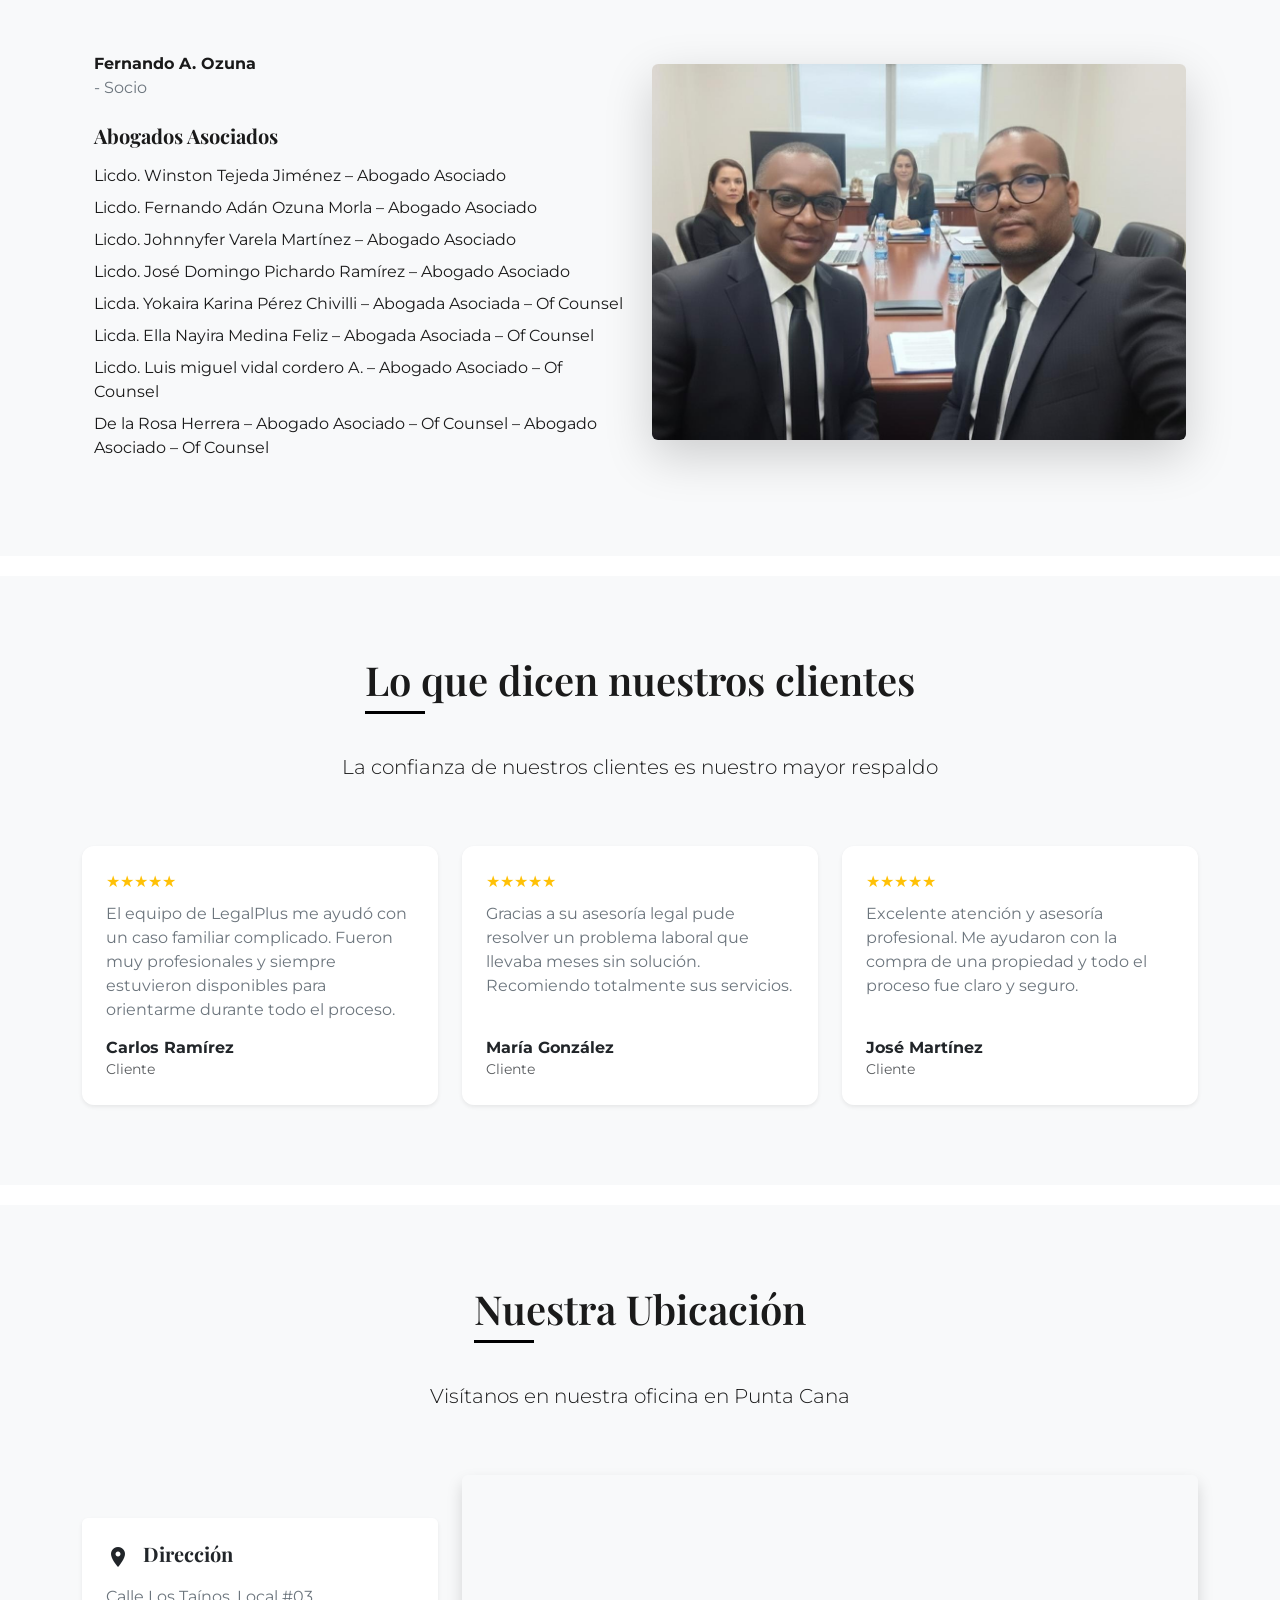
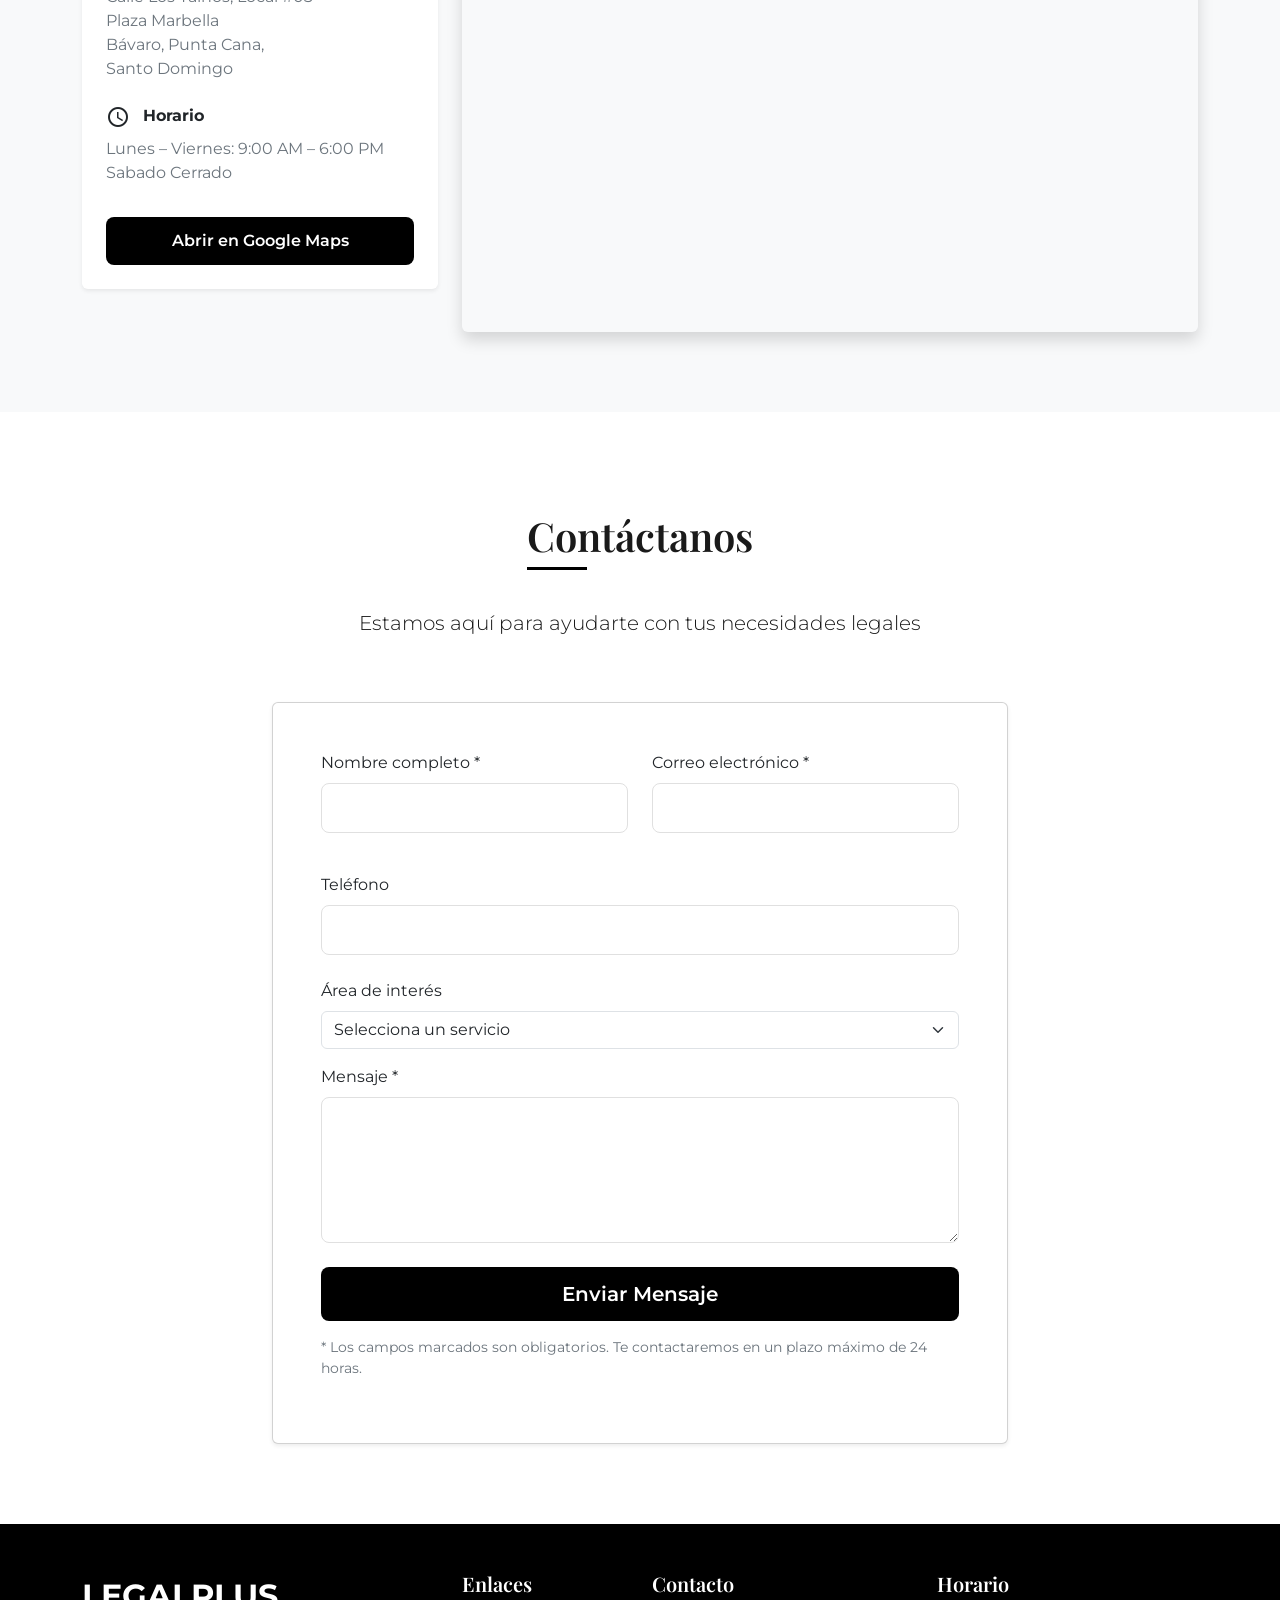
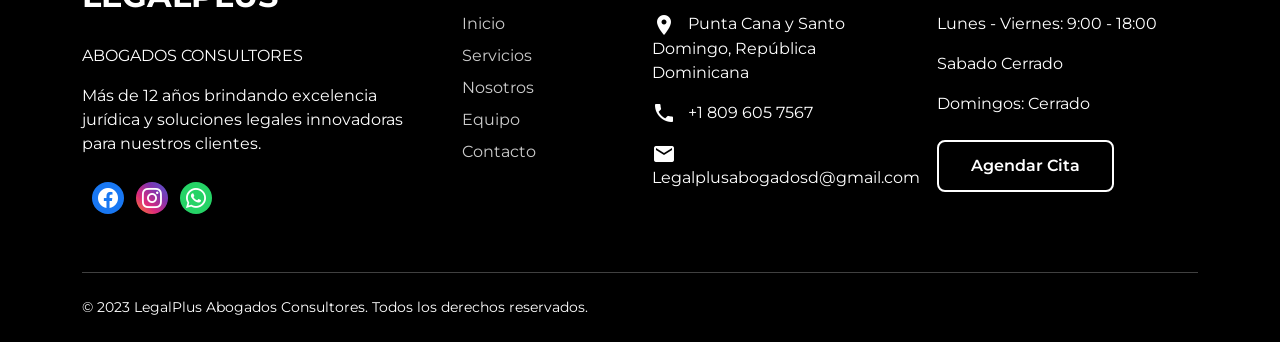
==== commit a8a7031e: "Update index.html" ====
--- a/index.html
+++ b/index.html
@@ -704,7 +704,11 @@
 </li>
 
 <li class="mb-2">
-Licdo. Luis miguel vidal cordero A. de la Rosa Herrera – <span data-i18n="abogadoOfCounsel">Abogado Asociado – Of Counsel</span>
+Licdo. Luis miguel vidal cordero A. – <span data-i18n="abogadoOfCounsel">Abogado Asociado – Of Counsel</span>
+</li>
+
+<li class="mb-2">
+ De la Rosa Herrera – Abogado Asociado – Of Counsel – <span data-i18n="abogadoOfCounsel">Abogado Asociado – Of Counsel</span>
 </li>
 
 </ul>
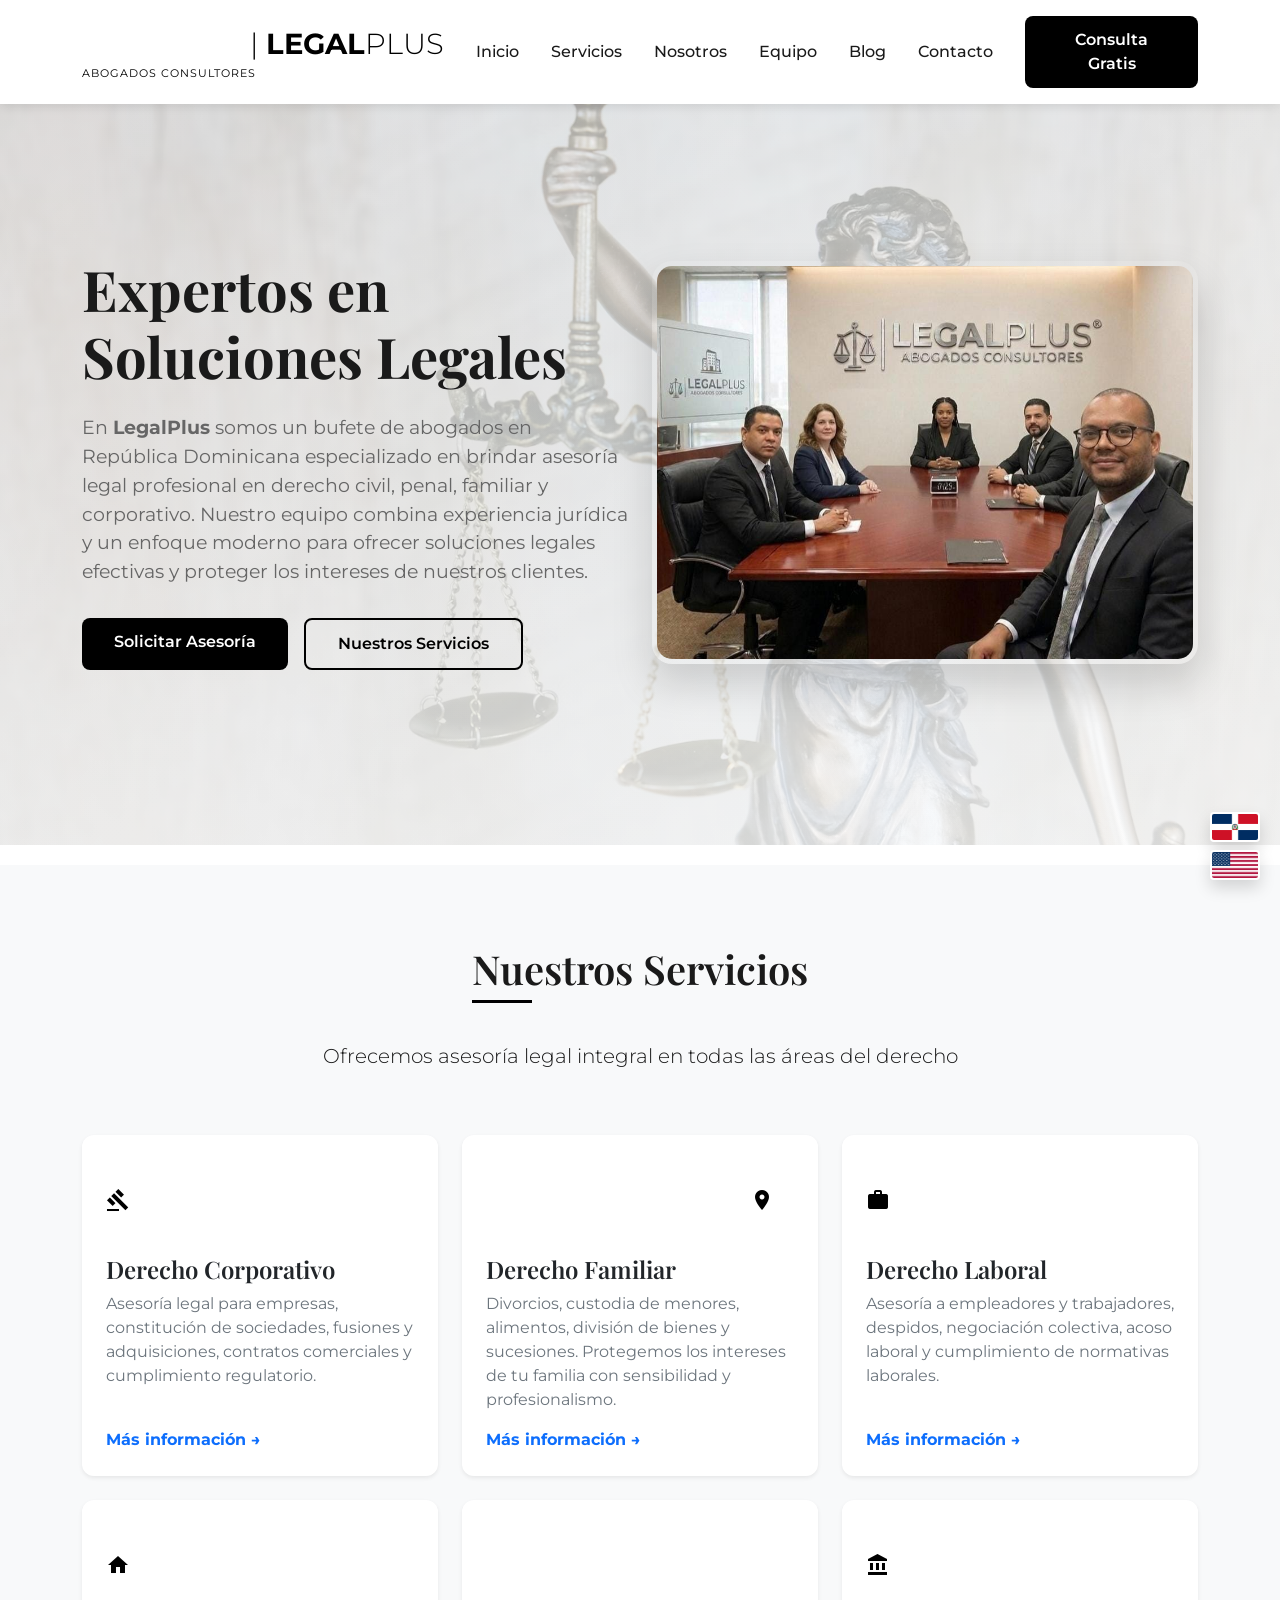
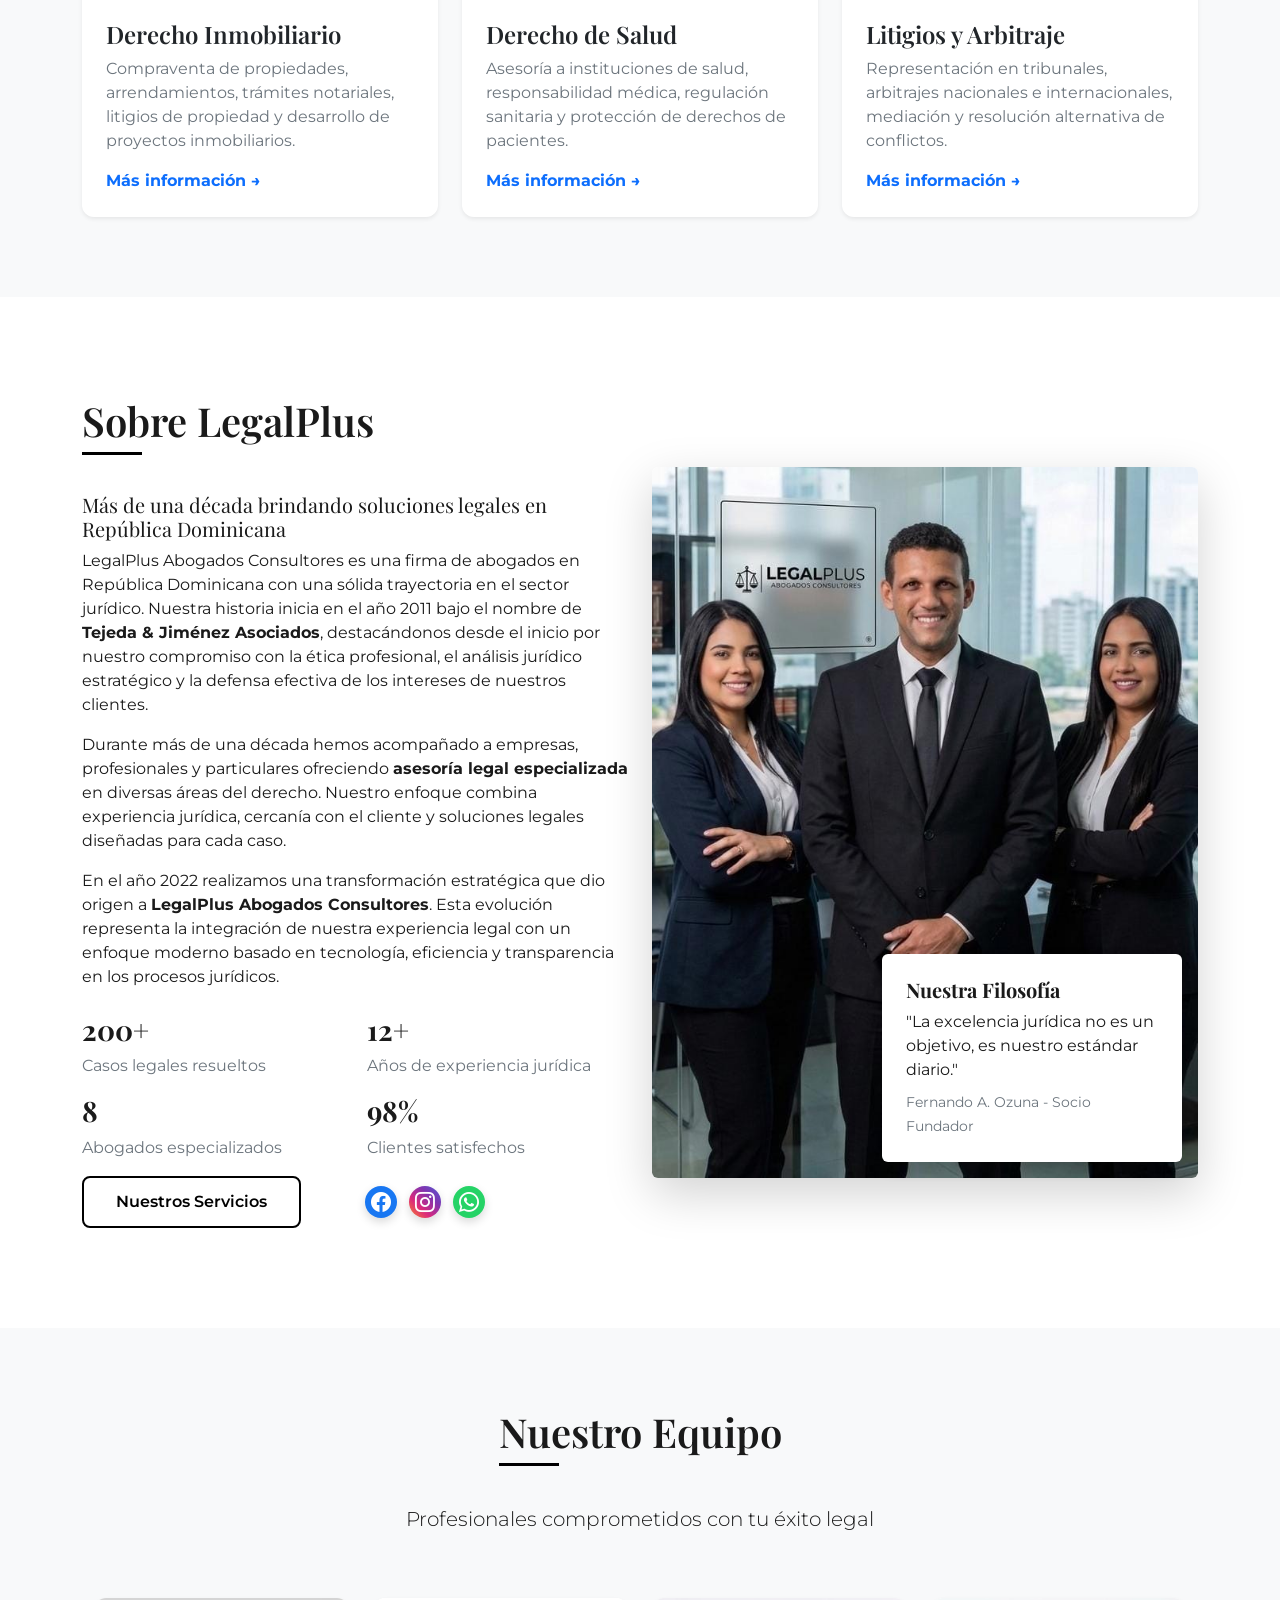
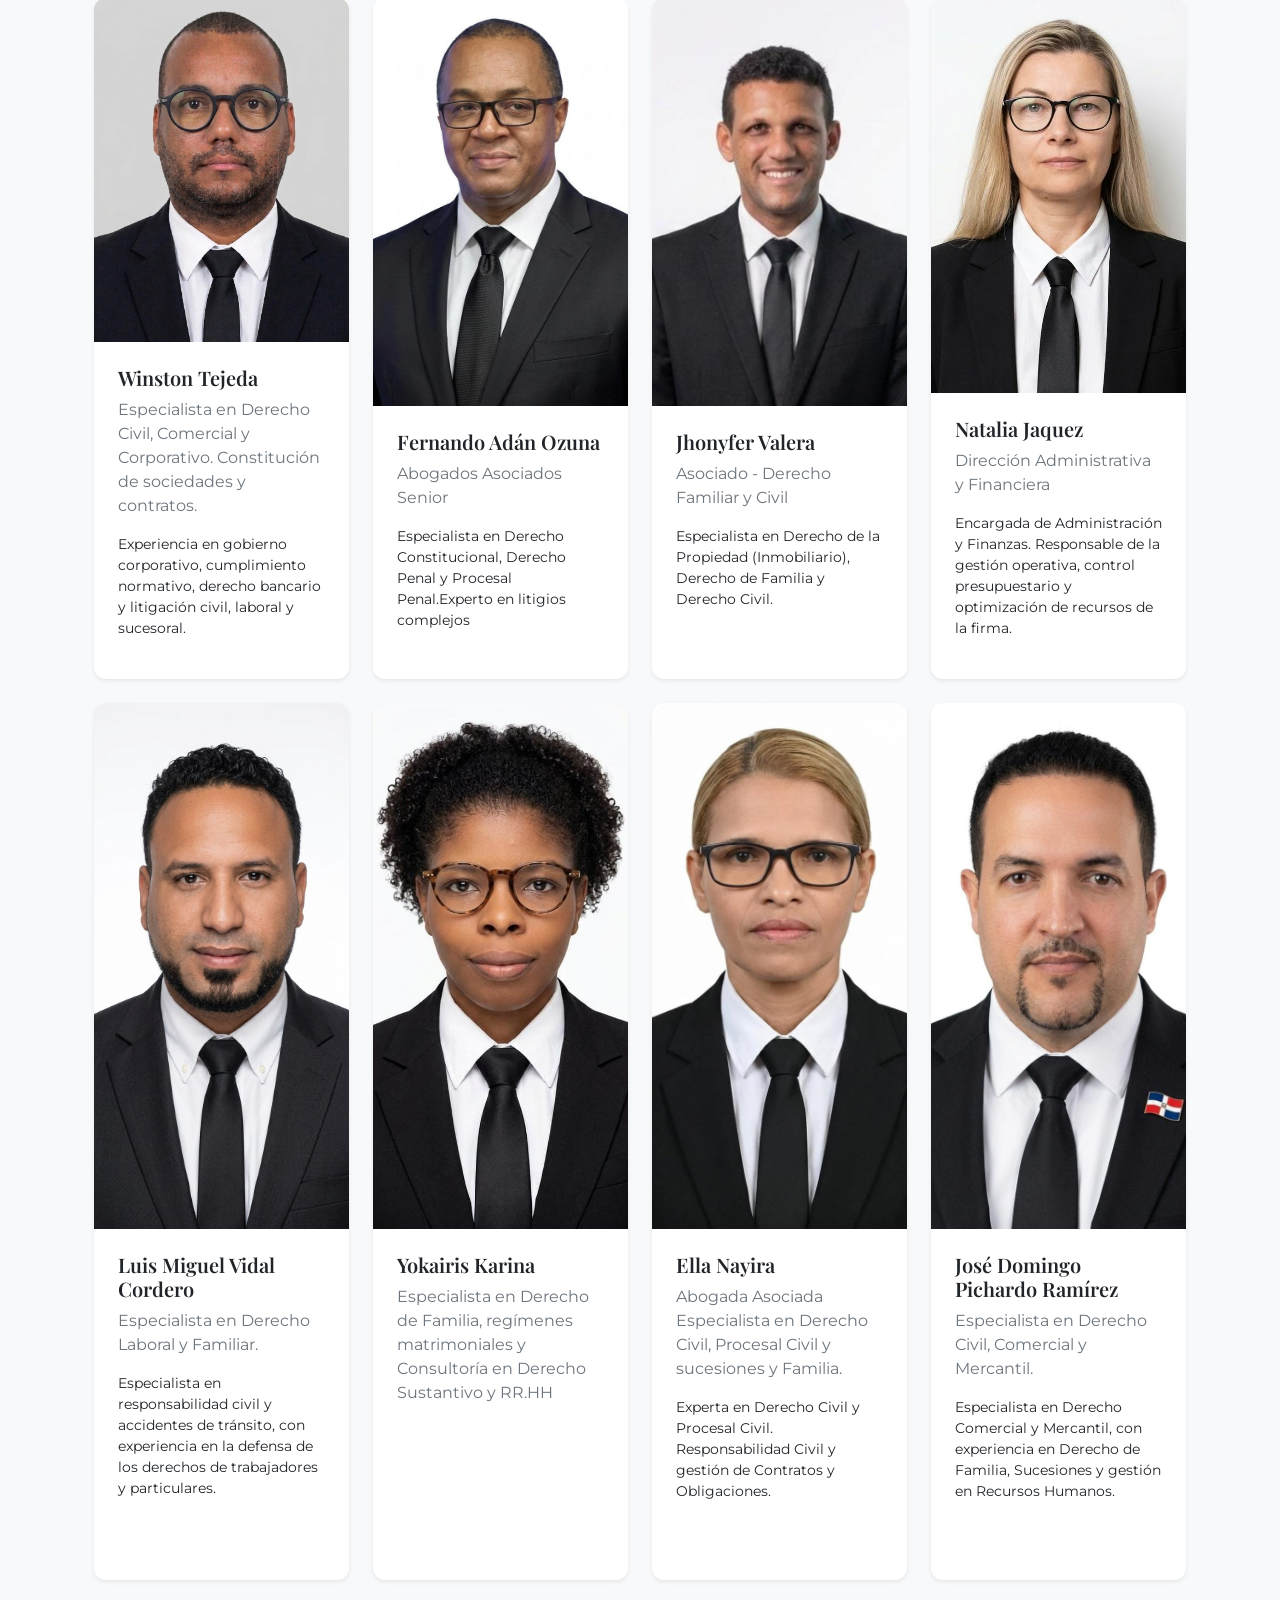
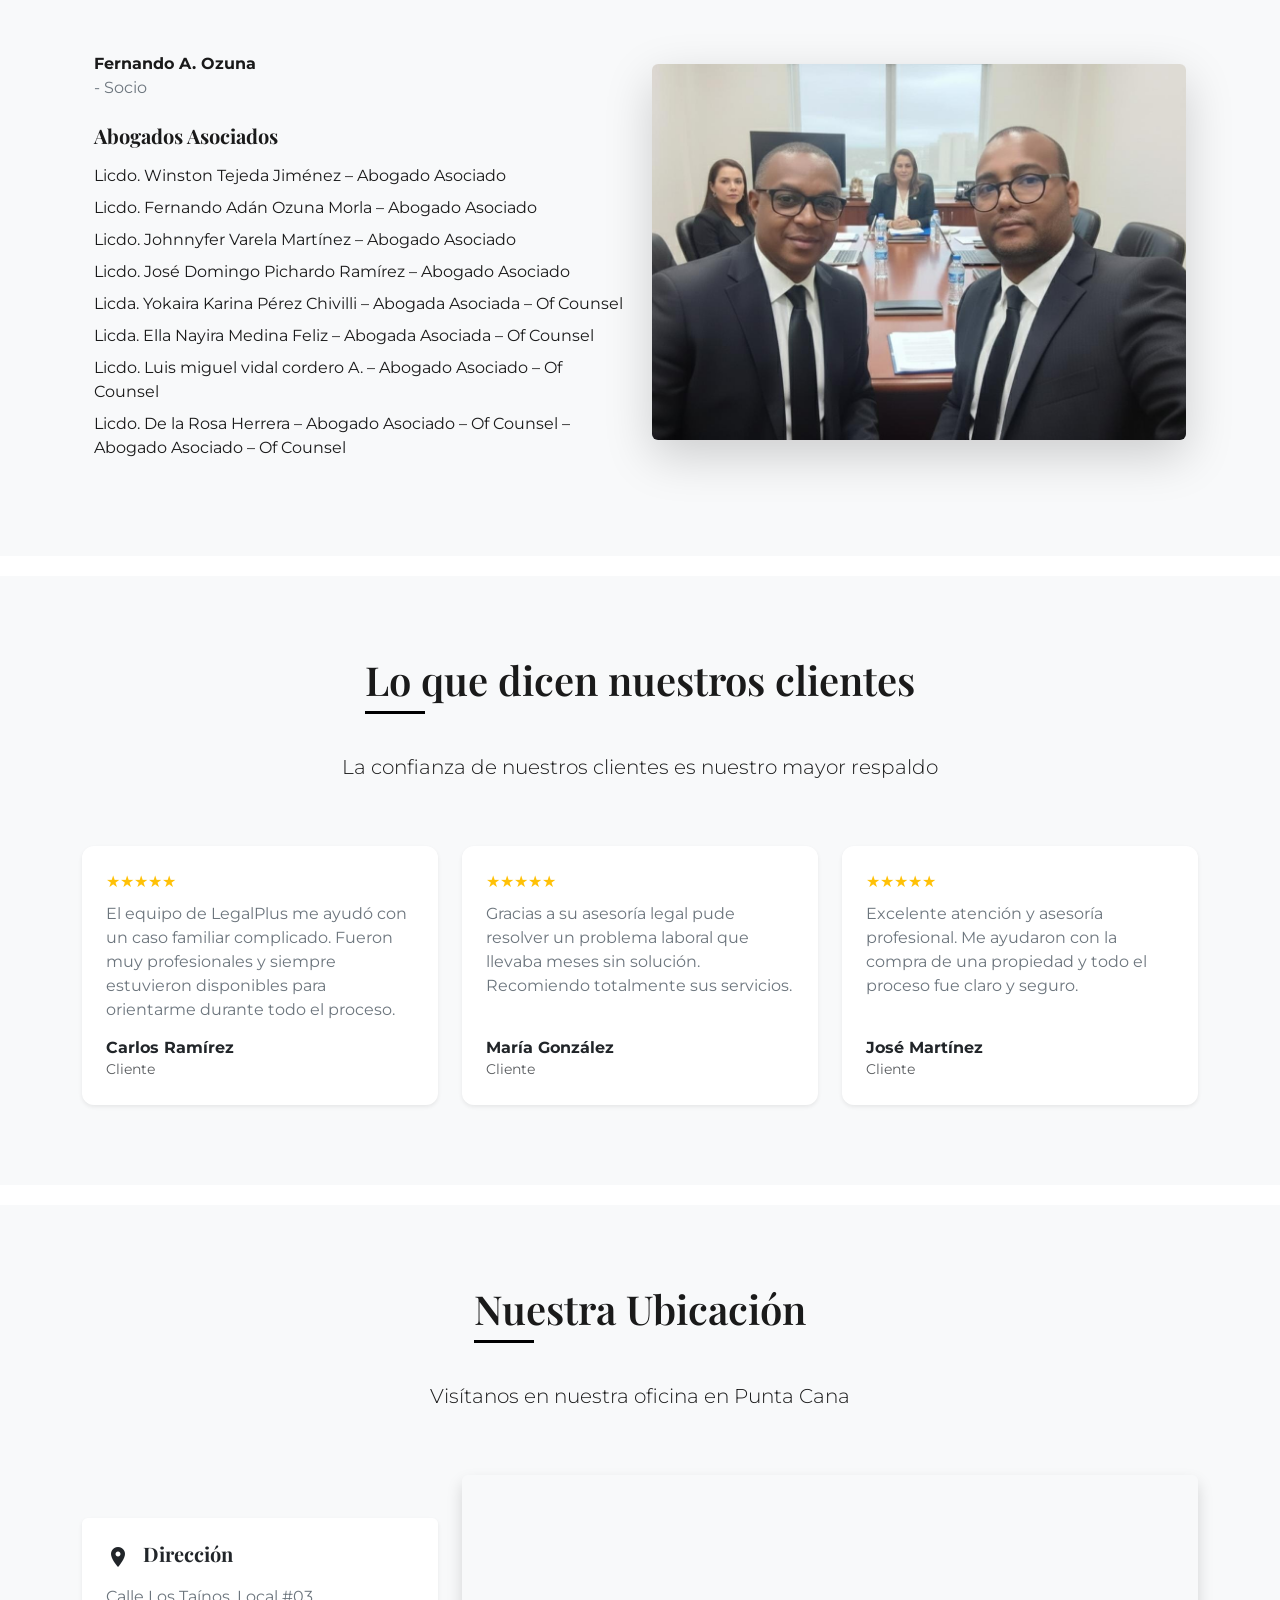
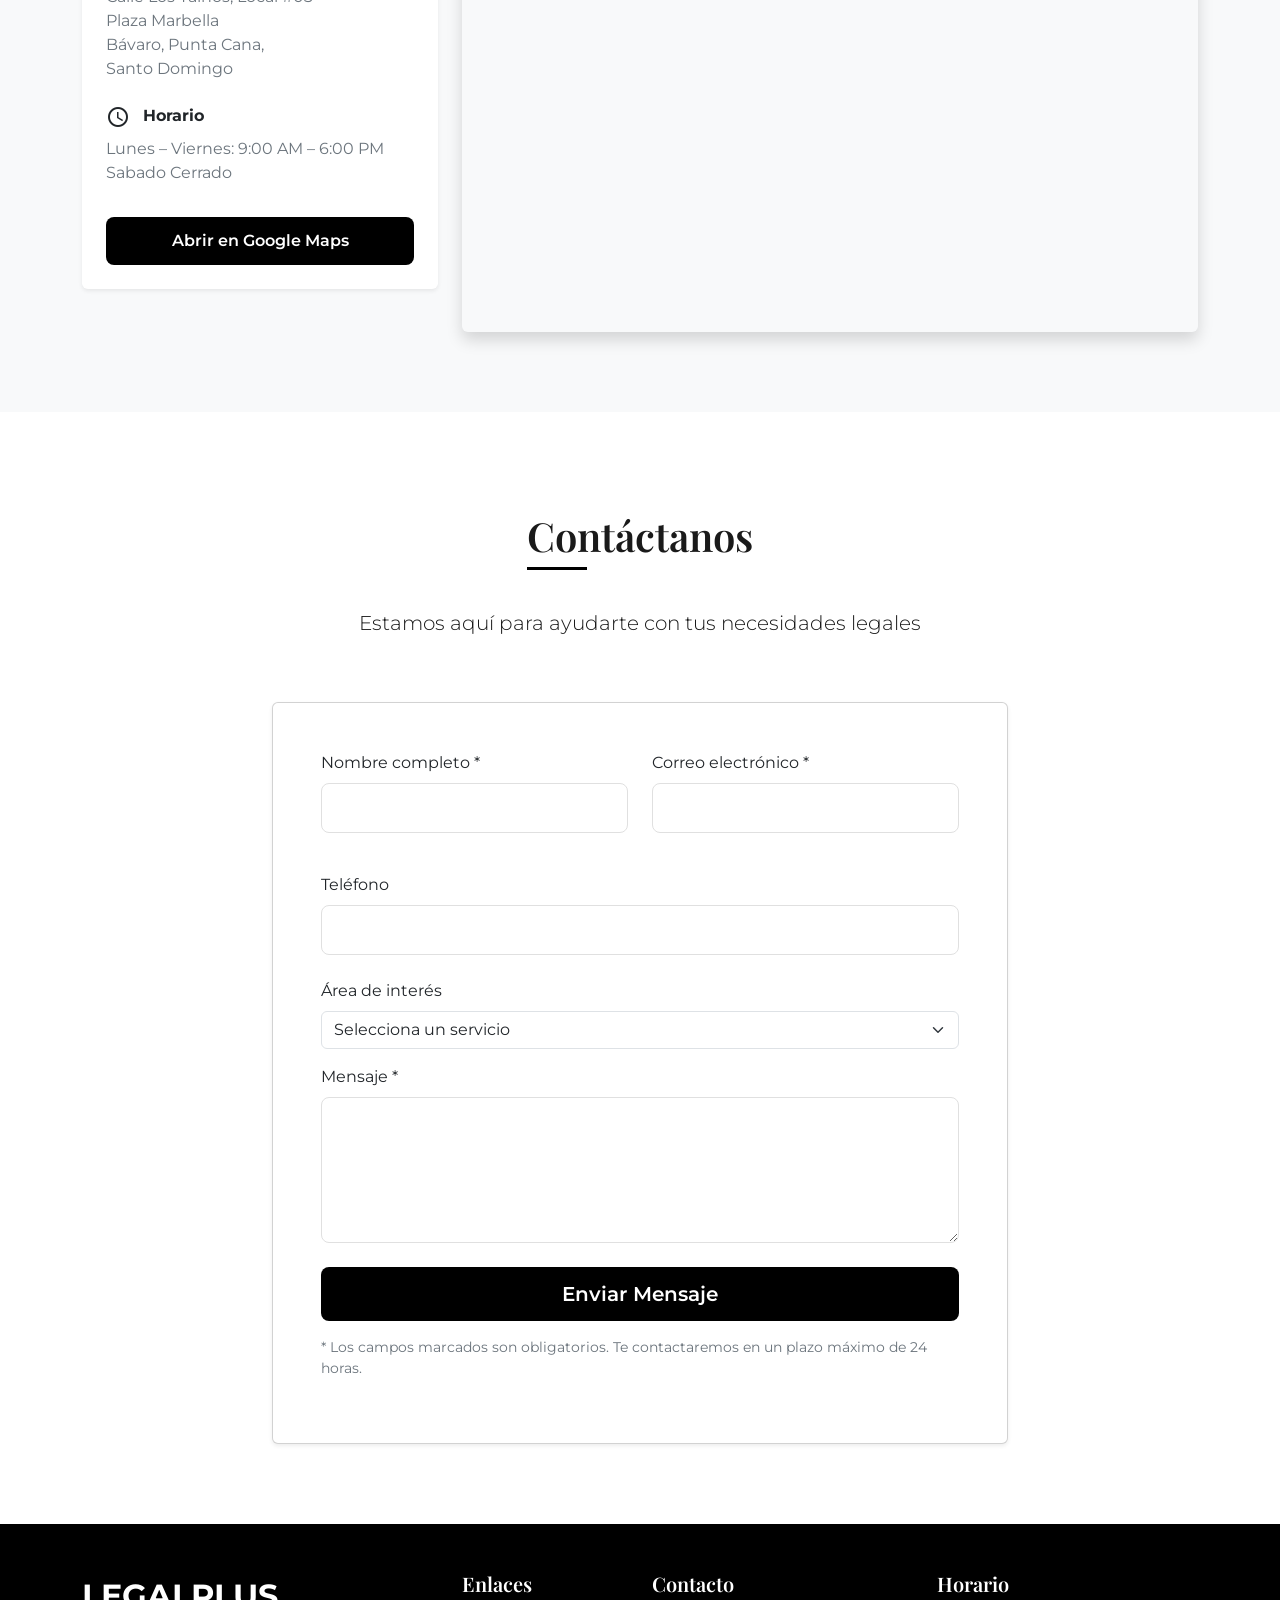
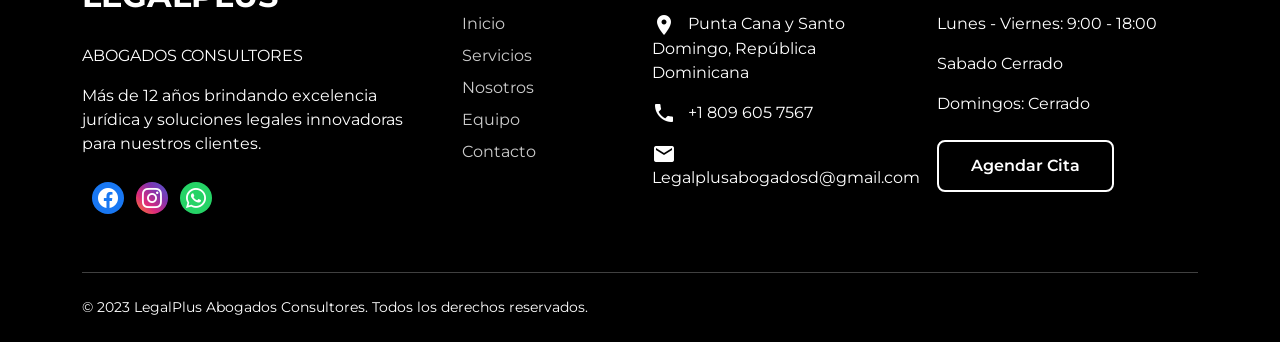
==== commit f45bfc4e: "Update index.html" ====
--- a/index.html
+++ b/index.html
@@ -708,7 +708,7 @@
 </li>
 
 <li class="mb-2">
- De la Rosa Herrera – Abogado Asociado – Of Counsel – <span data-i18n="abogadoOfCounsel">Abogado Asociado – Of Counsel</span>
+Licdo. De la Rosa Herrera – Abogado Asociado – Of Counsel – <span data-i18n="abogadoOfCounsel">Abogado Asociado – Of Counsel</span>
 </li>
 
 </ul>
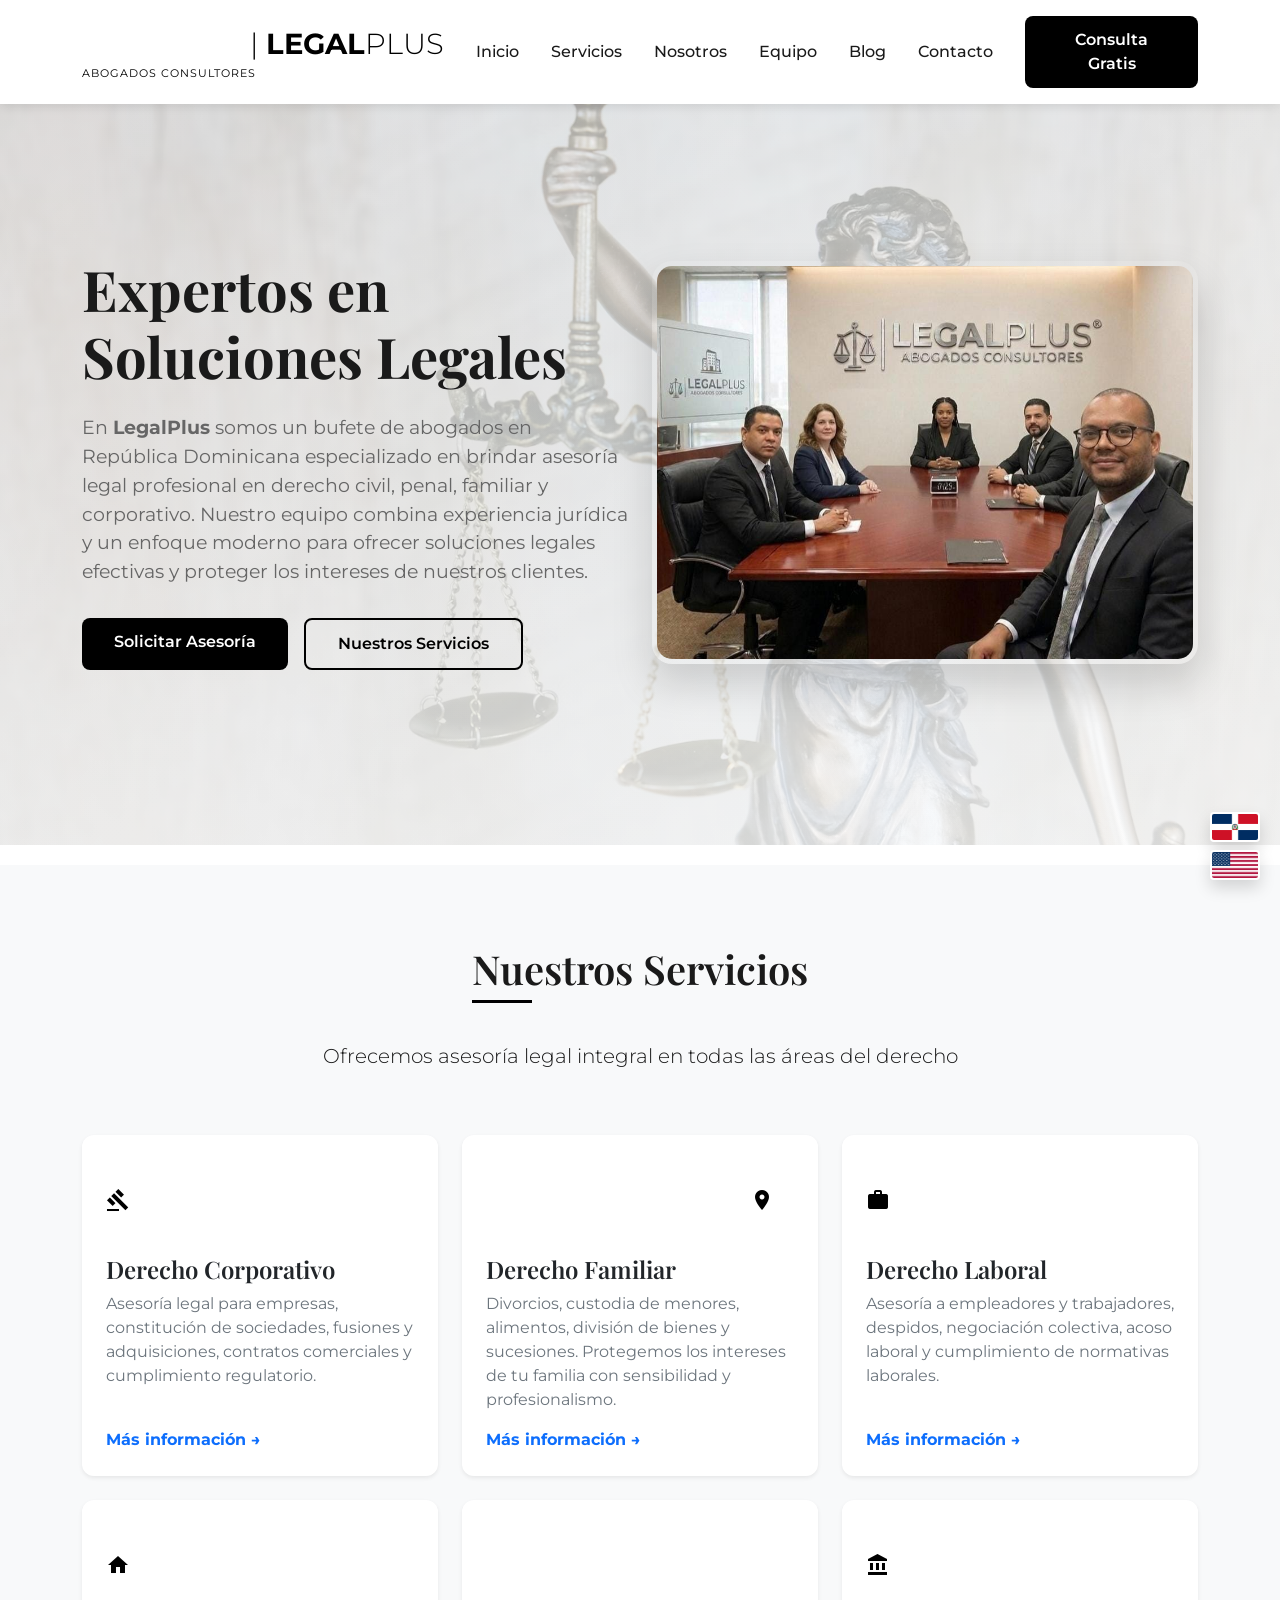
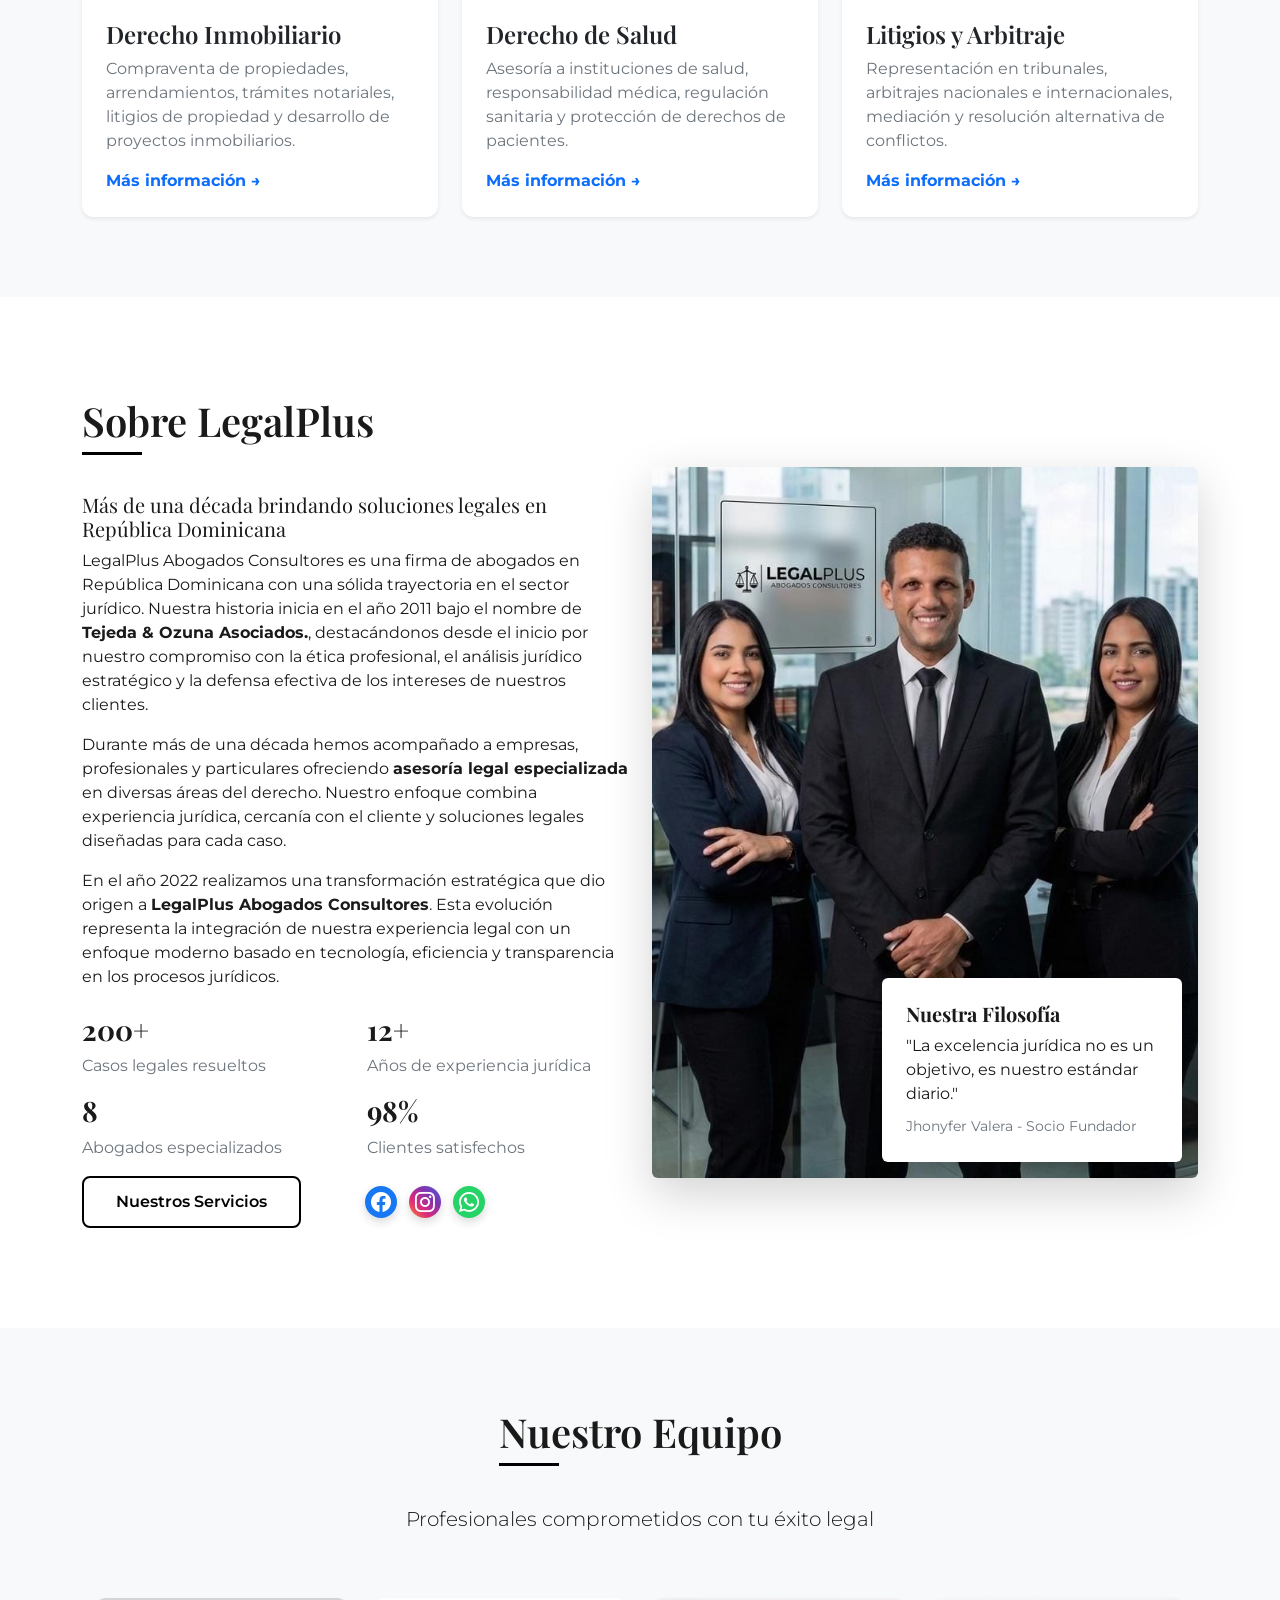
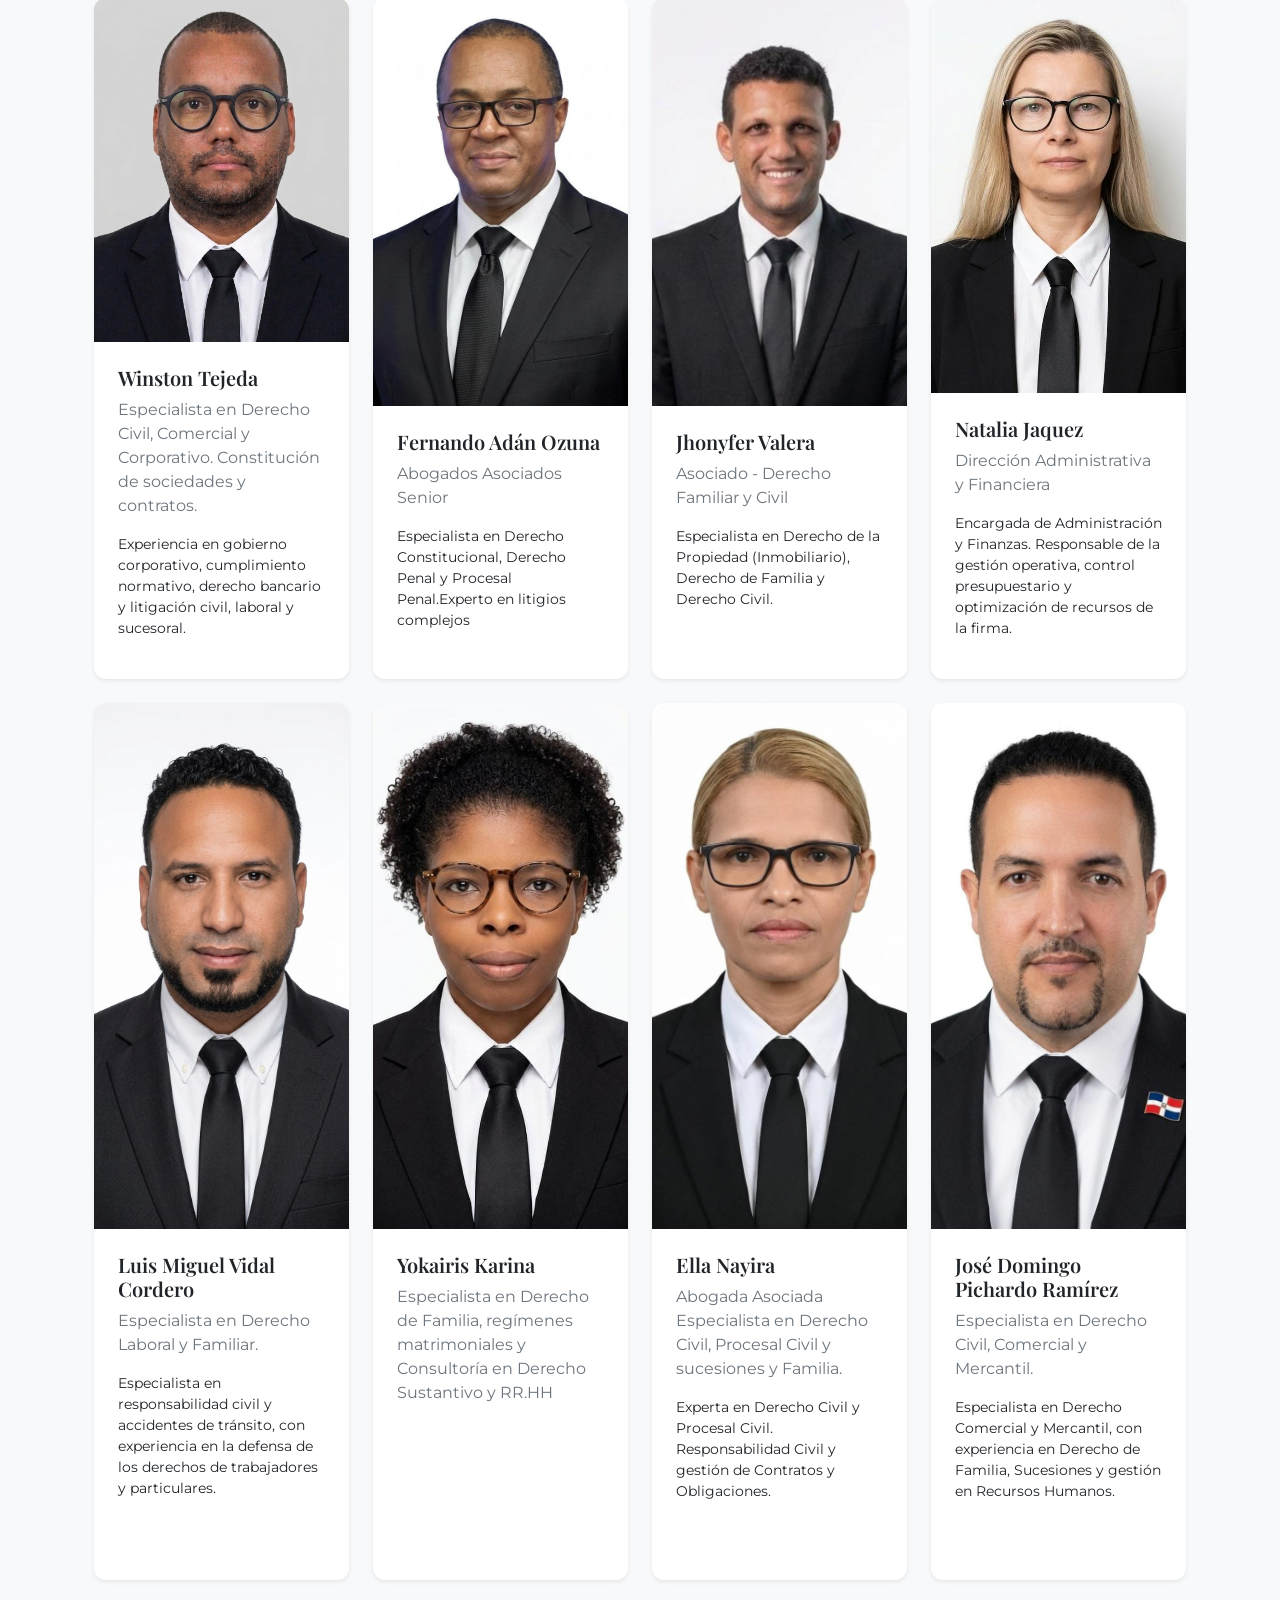
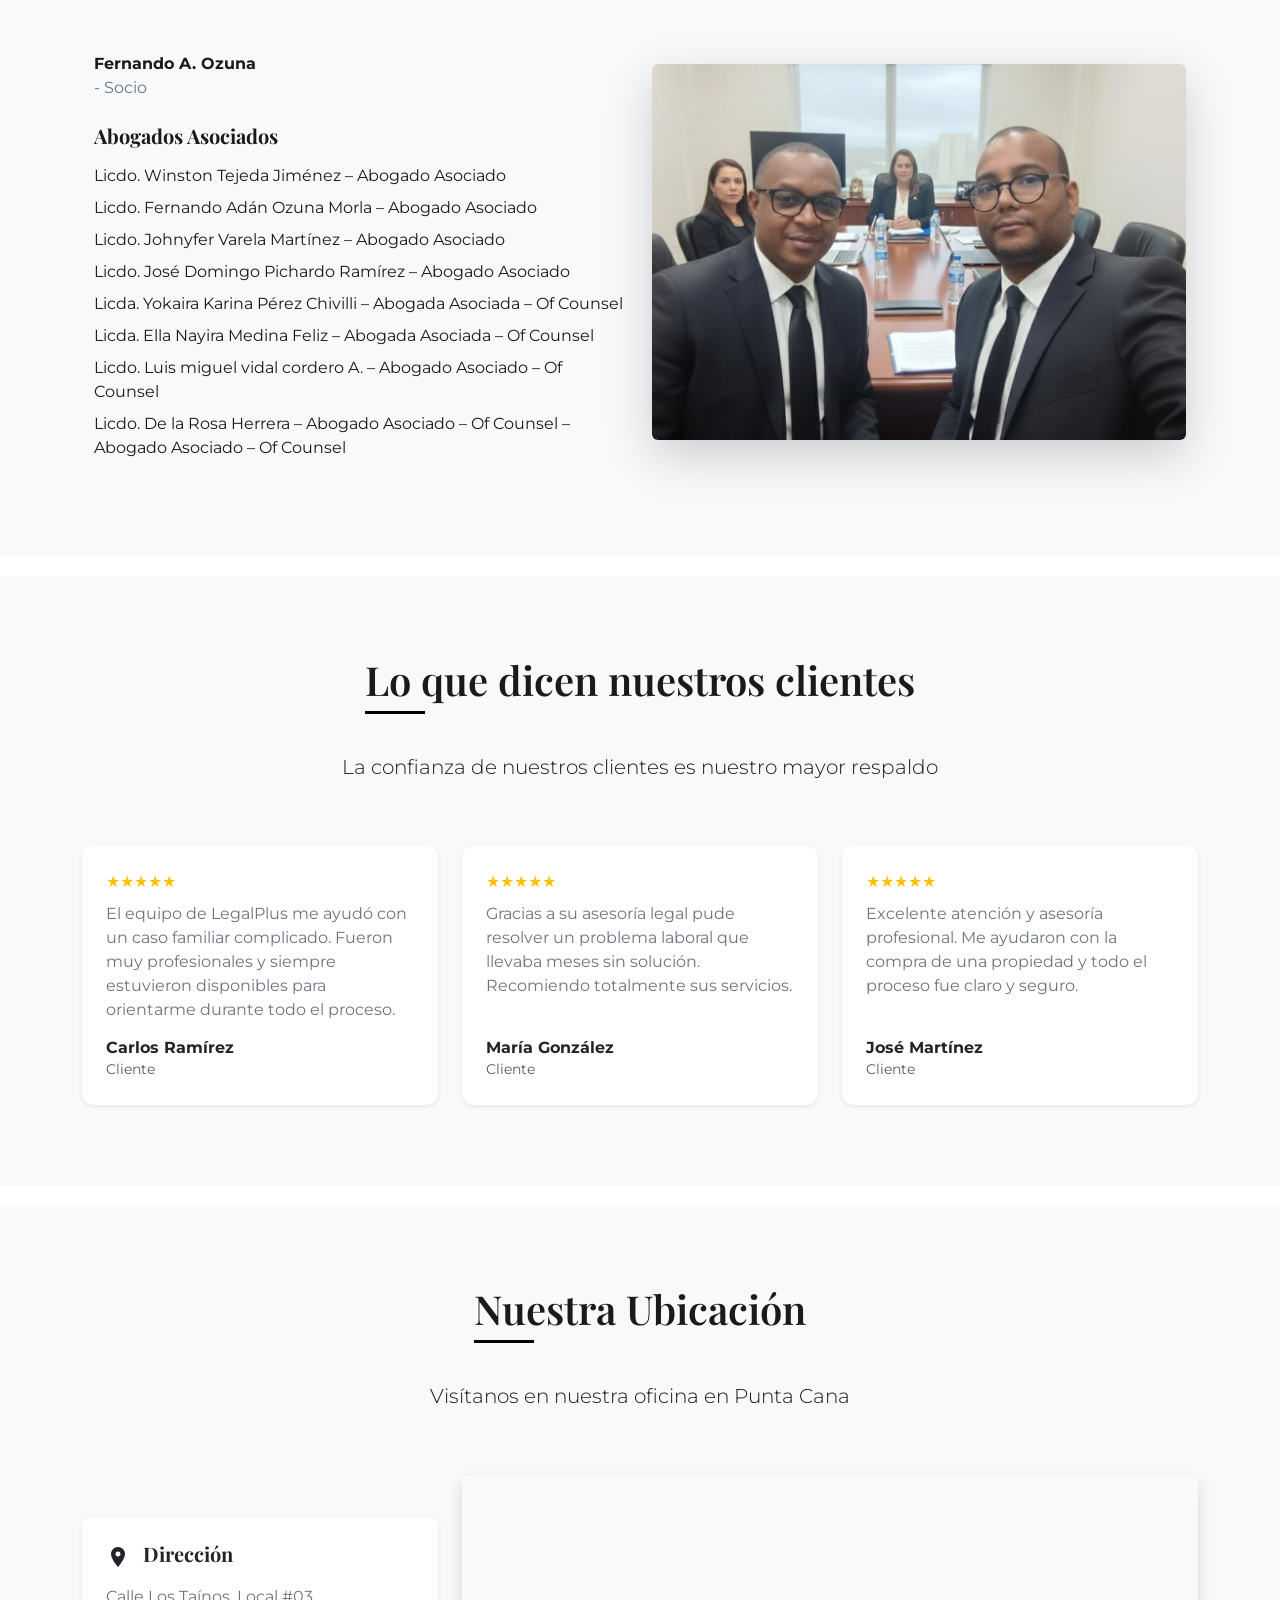
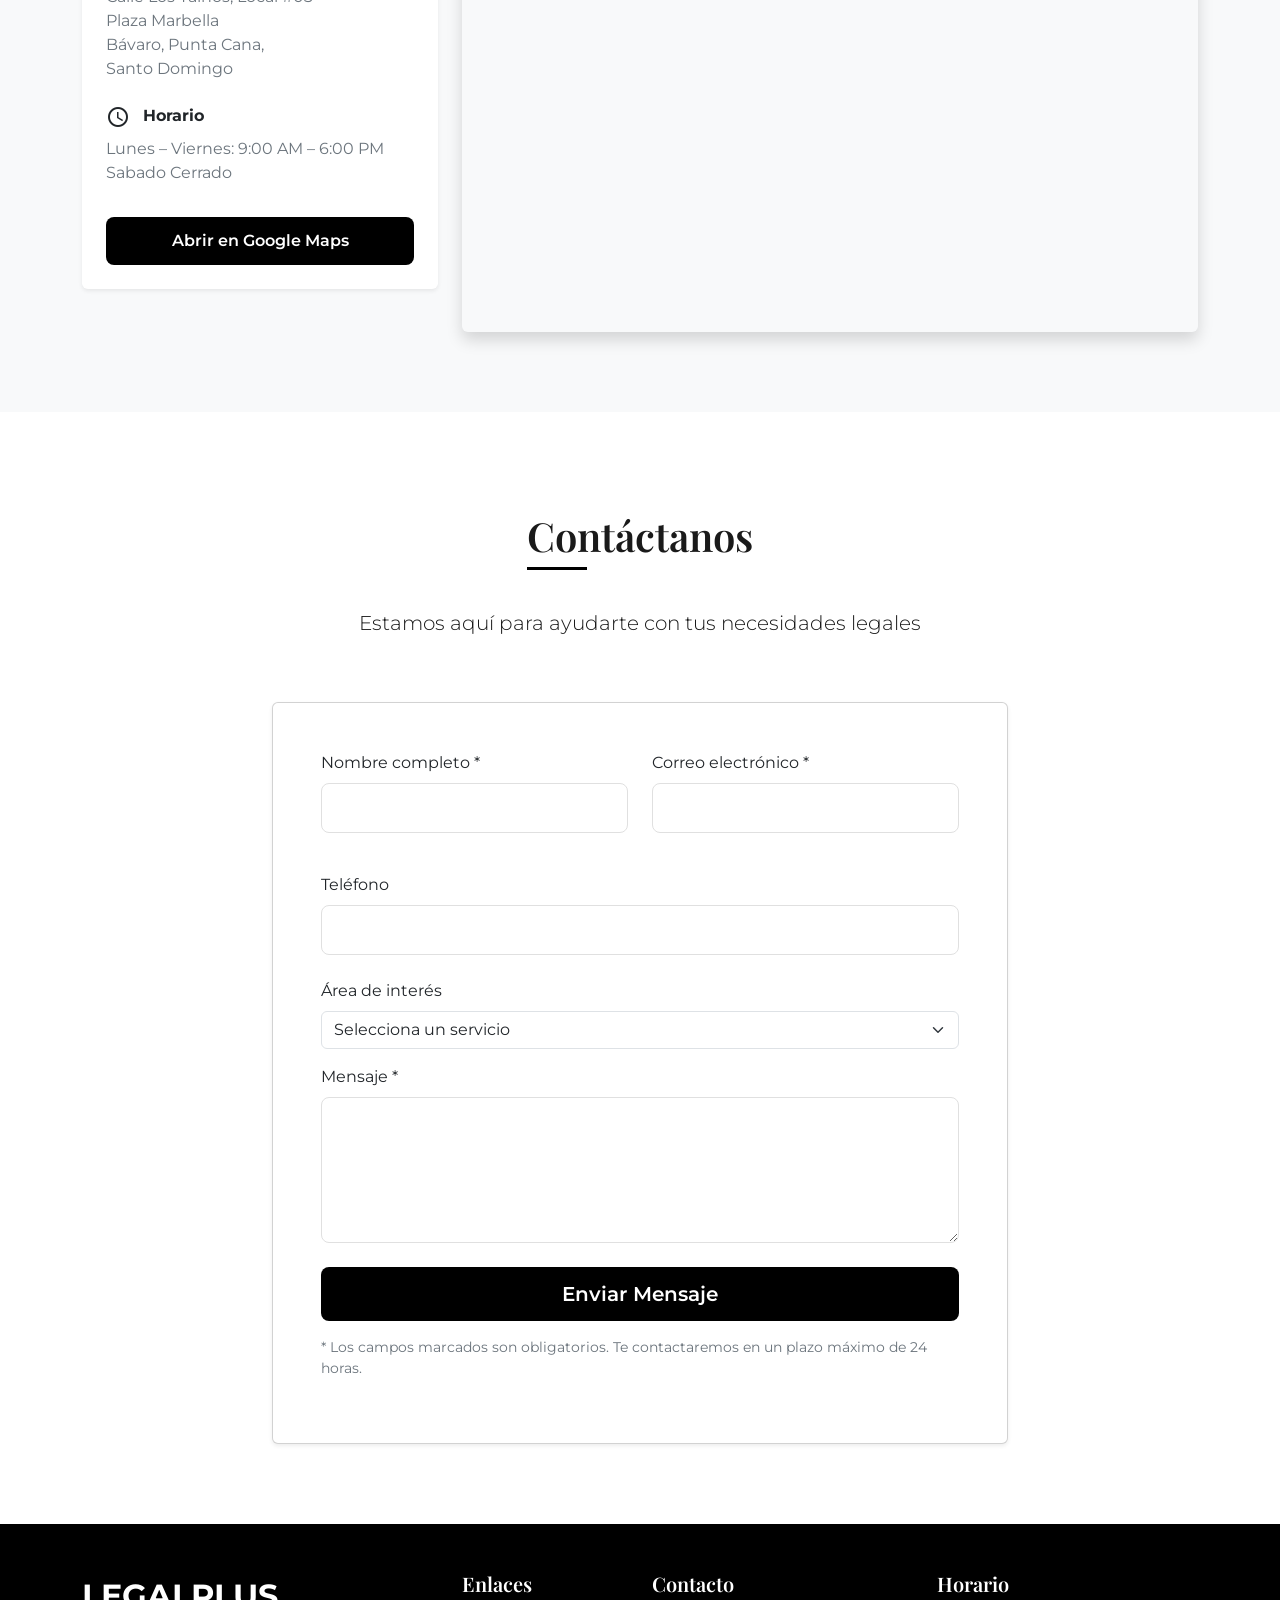
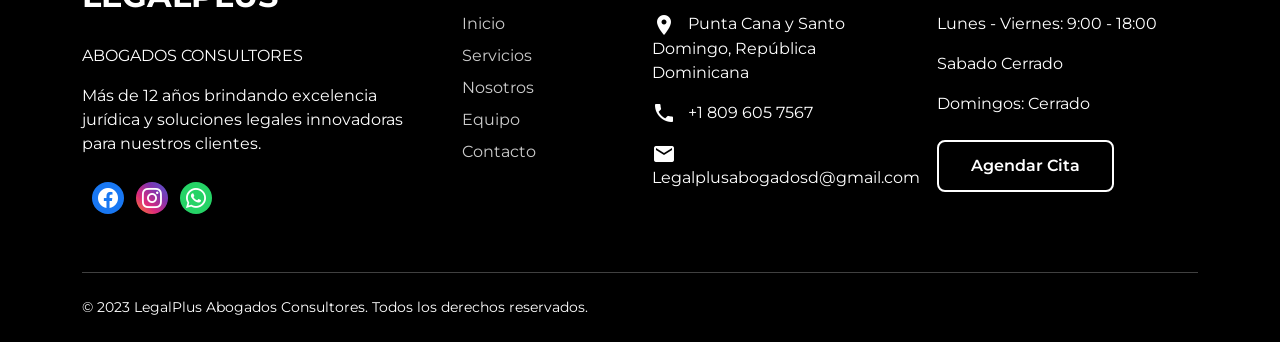
==== commit f30c9d46: "Update index.html" ====
--- a/index.html
+++ b/index.html
@@ -434,7 +434,7 @@
 
 <p class="text-secondary mt-2 mb-0">
 <small>
-Fernando A. Ozuna - Socio Fundador
+Jhonyfer Valera - Socio Fundador
 </small>
 </p>
 
@@ -688,7 +688,7 @@
 </li>
 
 <li class="mb-2">
-Licdo. Johnnyfer Varela Martínez – <span data-i18n="abogadoAsociado">Abogado Asociado</span>
+Licdo. Johnyfer Varela Martínez – <span data-i18n="abogadoAsociado">Abogado Asociado</span>
 </li>
 
 <li class="mb-2">
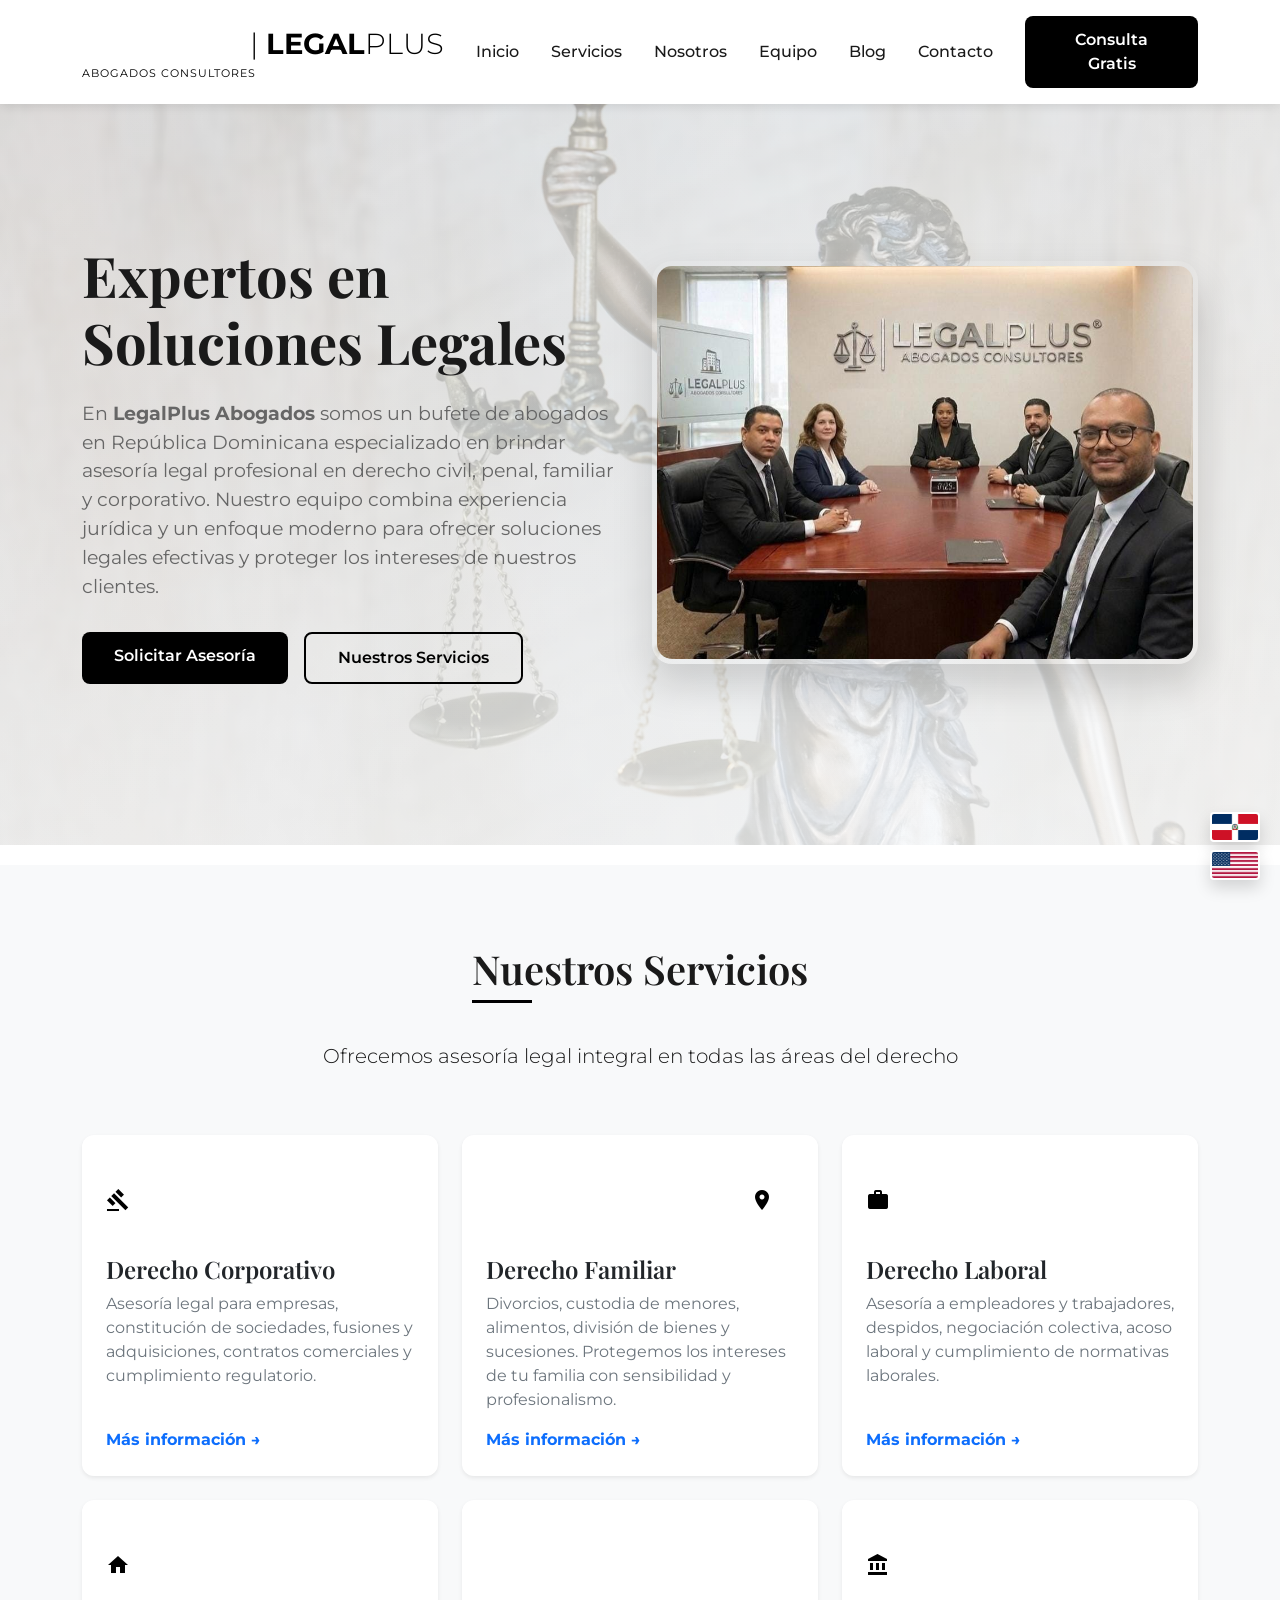
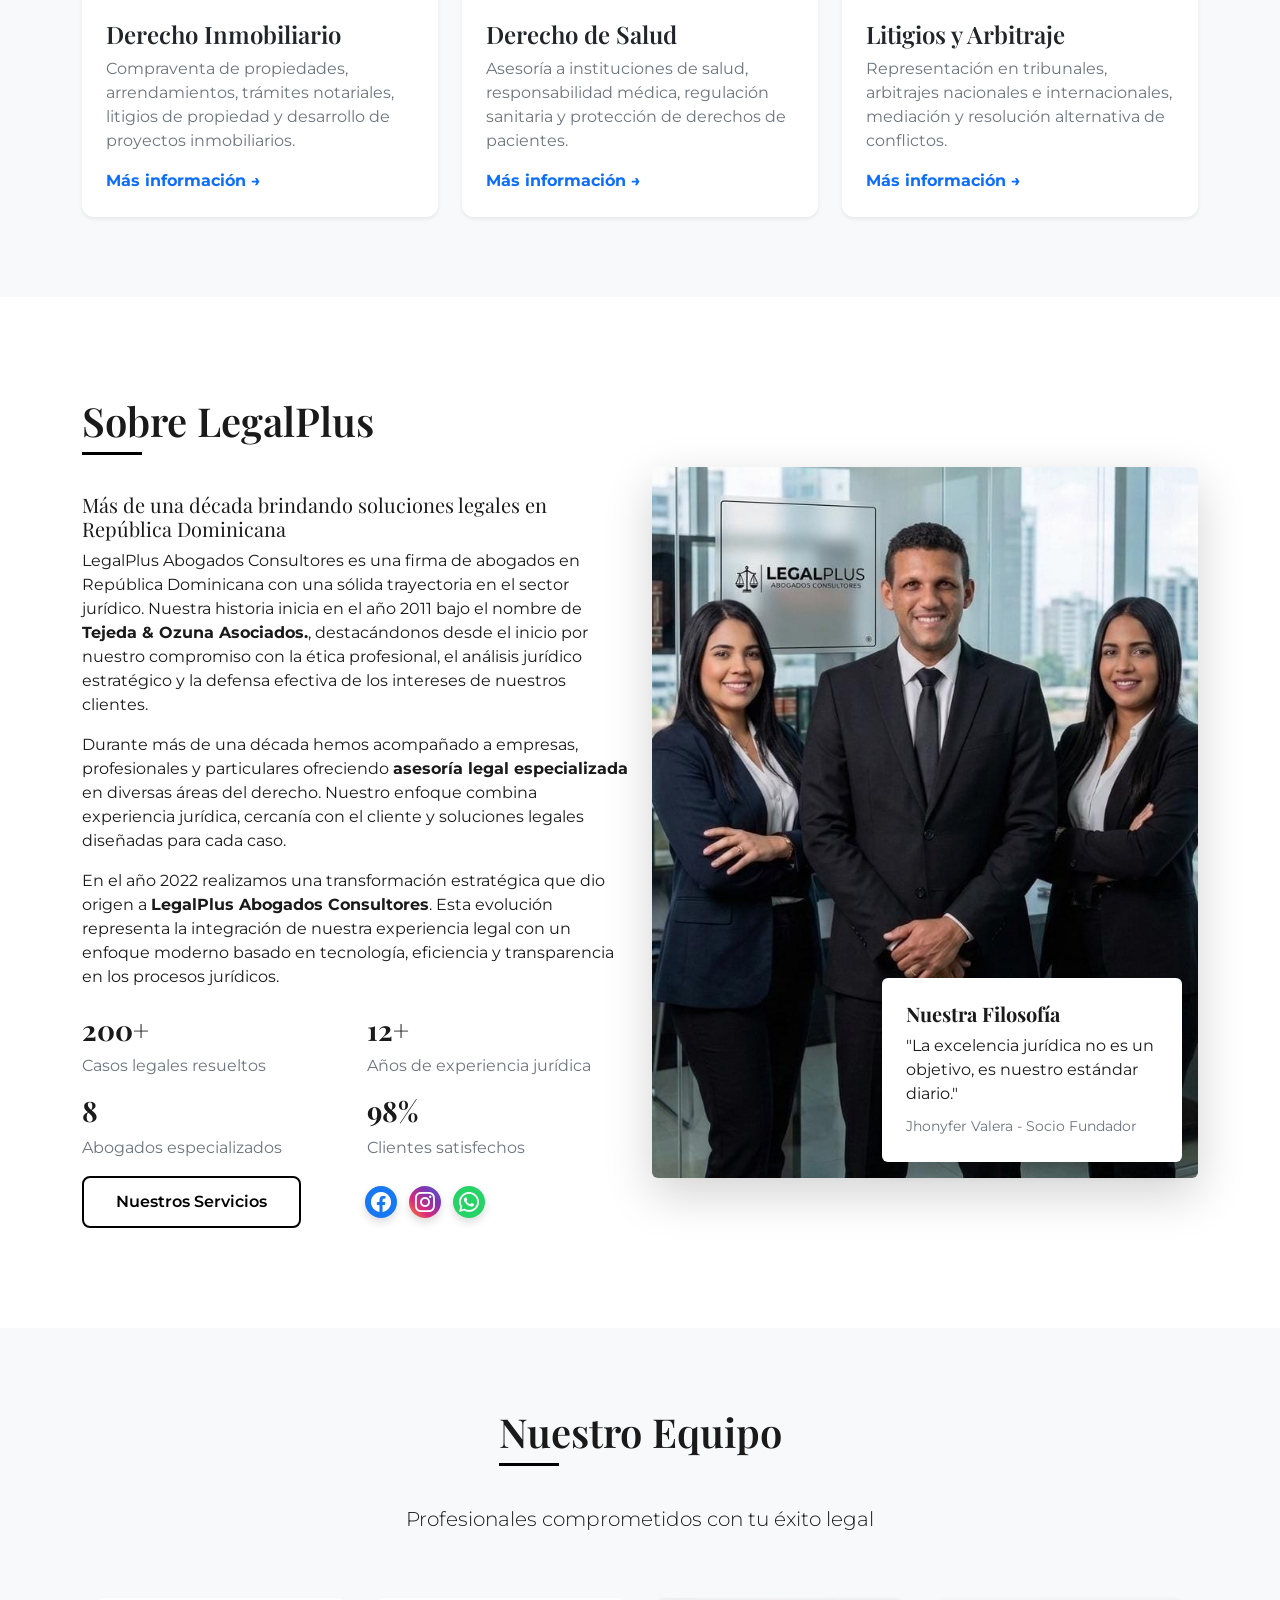
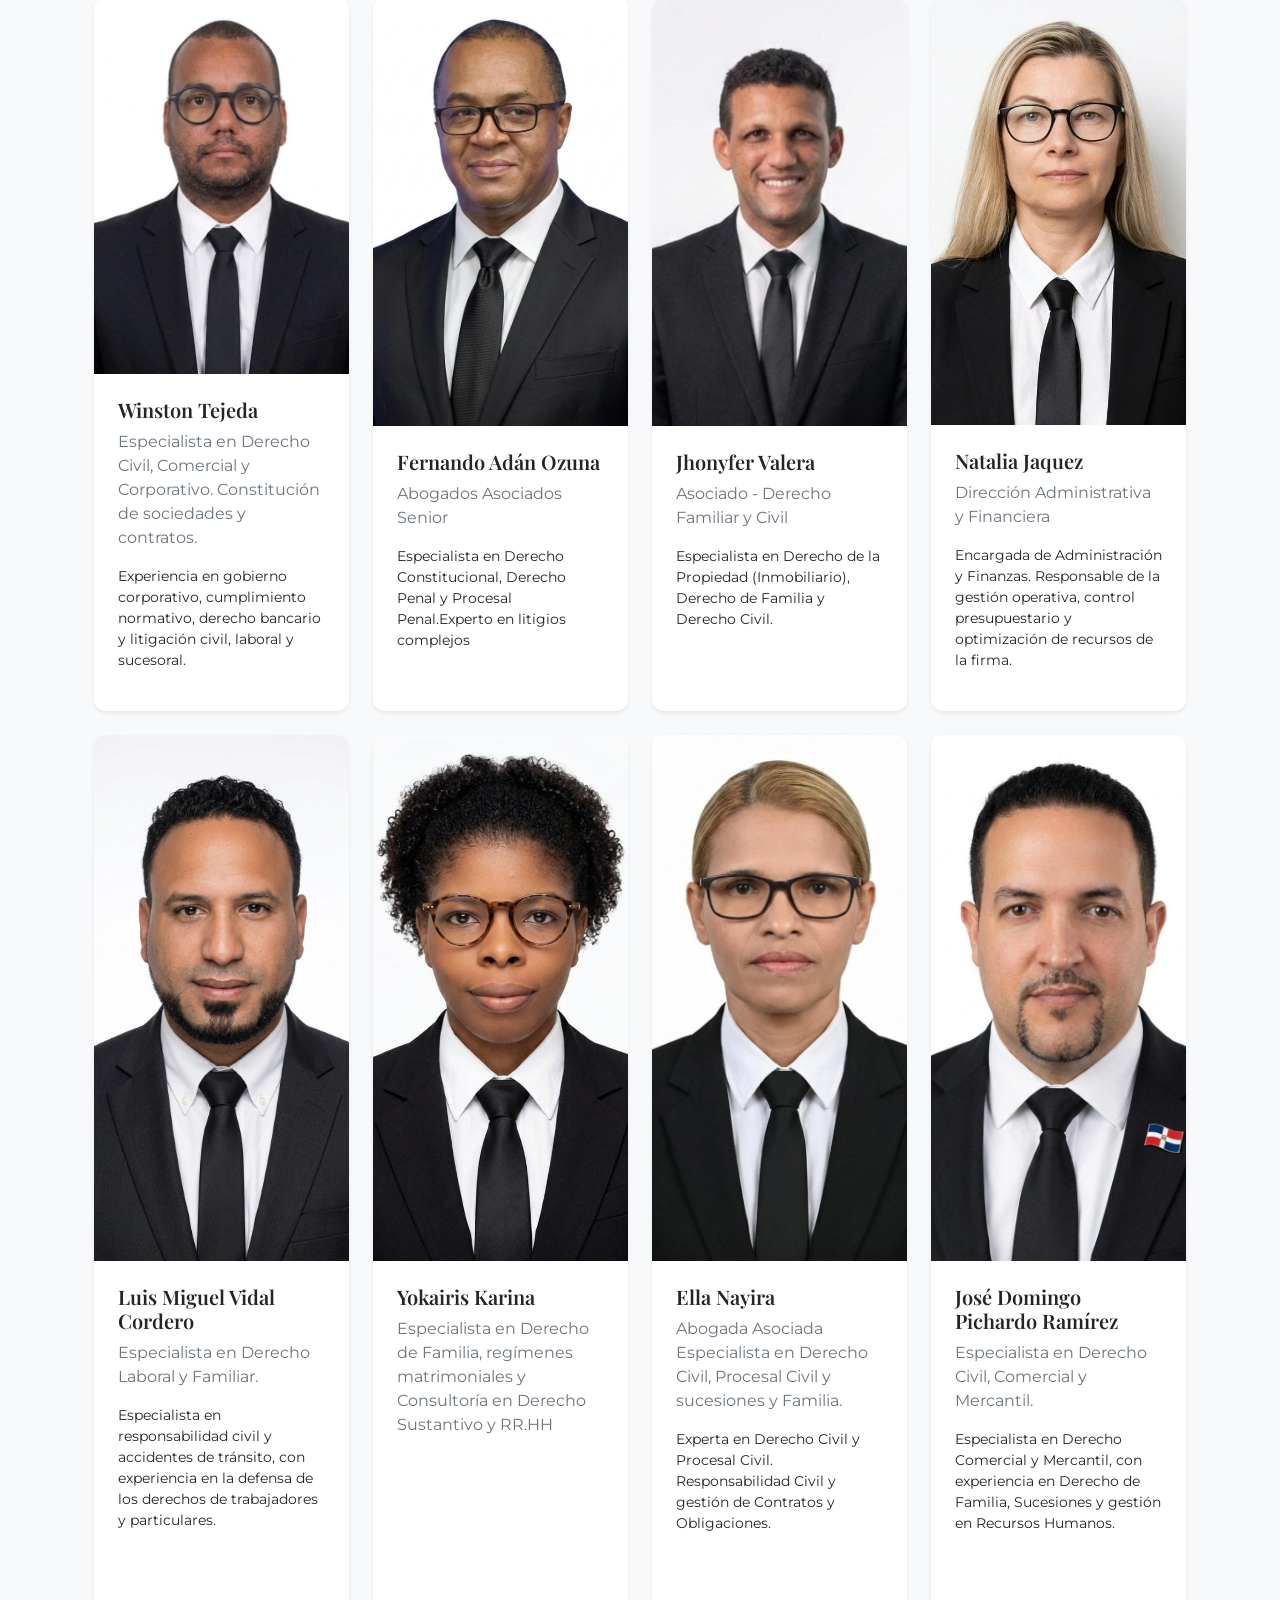
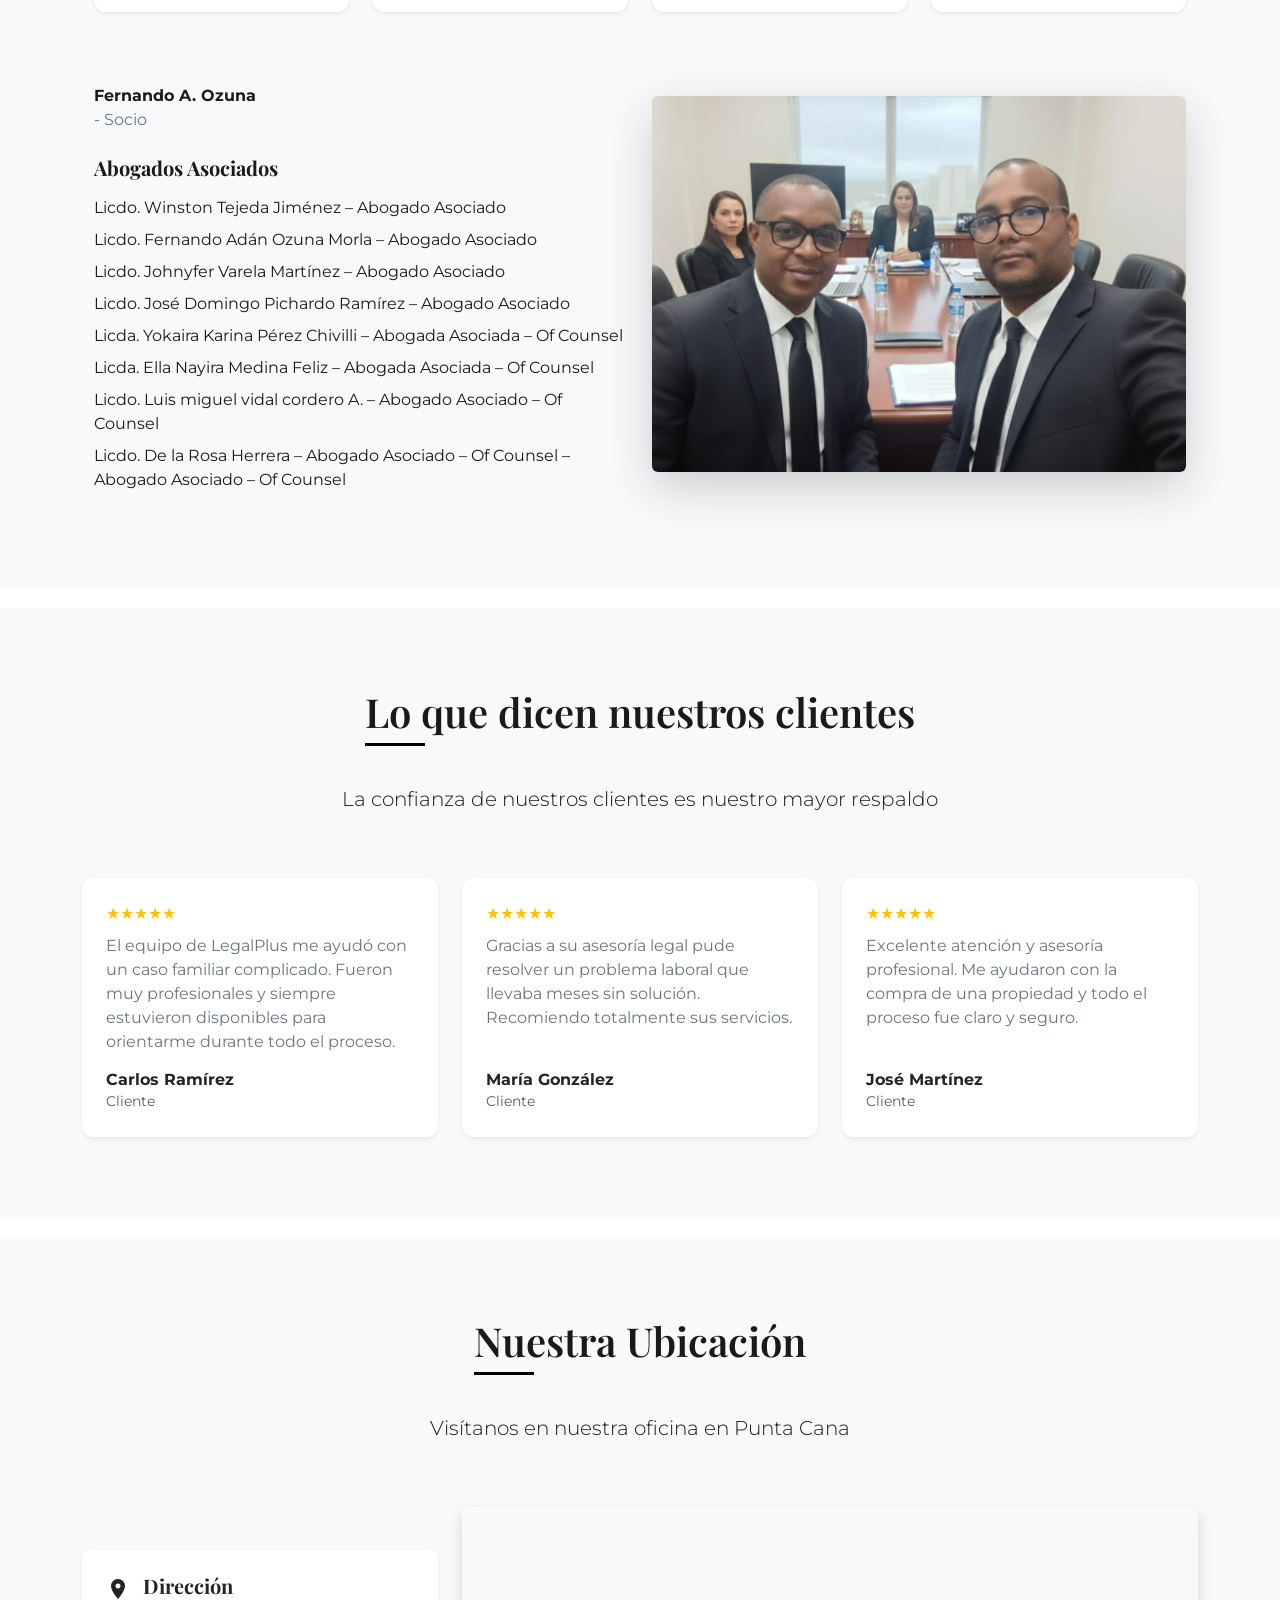
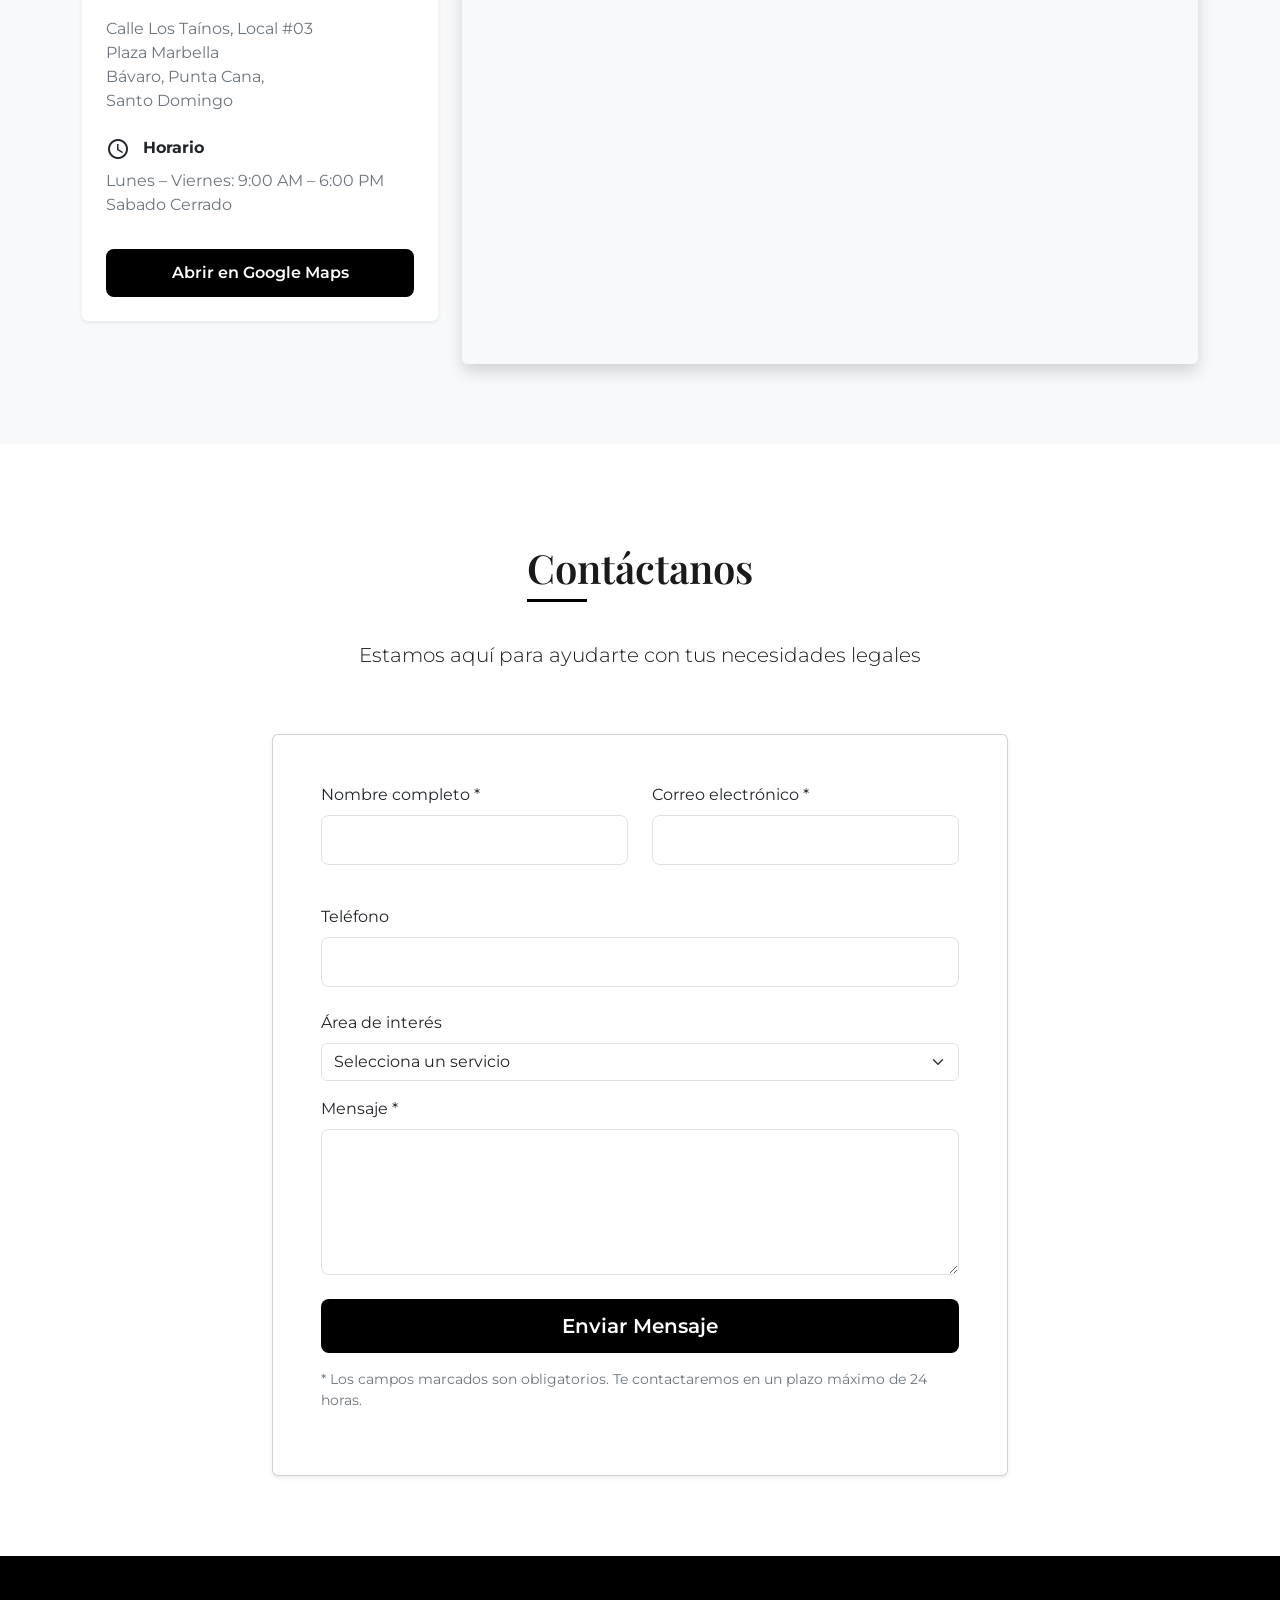
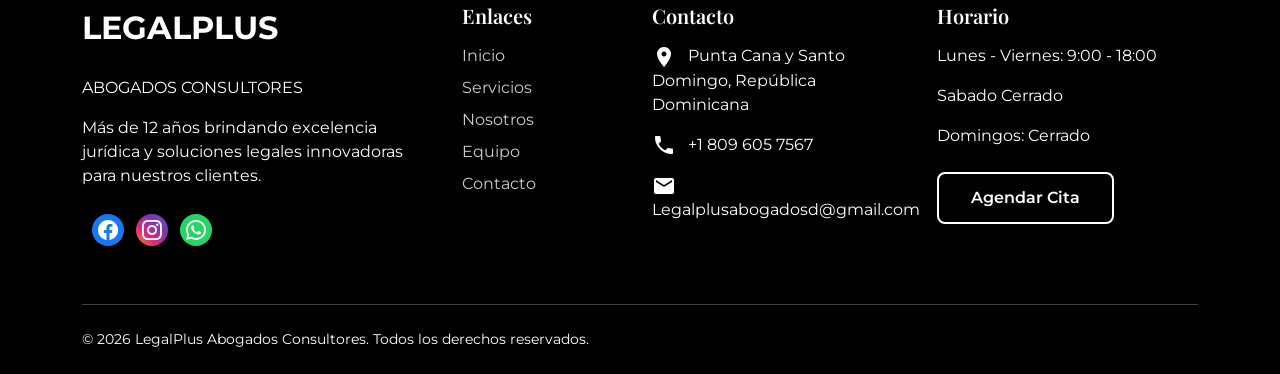
==== commit d6c33b75: "Update index.html" ====
--- a/index.html
+++ b/index.html
@@ -140,7 +140,7 @@
                 </h1>
 
                 <p class="hero-subtitle" data-i18n="heroTexto">
-                    En <strong>LegalPlus</strong> somos un bufete de abogados en República Dominicana especializado en brindar asesoría legal profesional en derecho civil, penal, familiar y corporativo. Nuestro equipo combina experiencia jurídica y un enfoque moderno para ofrecer soluciones legales efectivas y proteger los intereses de nuestros clientes.
+                    En <strong>LegalPlus Abogados</strong> somos un bufete de abogados en República Dominicana especializado en brindar asesoría legal profesional en derecho civil, penal, familiar y corporativo. Nuestro equipo combina experiencia jurídica y un enfoque moderno para ofrecer soluciones legales efectivas y proteger los intereses de nuestros clientes.
                 </p>
 
                 <div class="d-flex flex-wrap gap-3">
@@ -1087,7 +1087,7 @@
 
             <div class="col-md-6 text-center text-md-start">
                 <p class="small mb-0" data-i18n="copyright">
-                    © 2023 LegalPlus Abogados Consultores. Todos los derechos reservados.
+                    © 2026 LegalPlus Abogados Consultores. Todos los derechos reservados.
                 </p>
             </div>
 
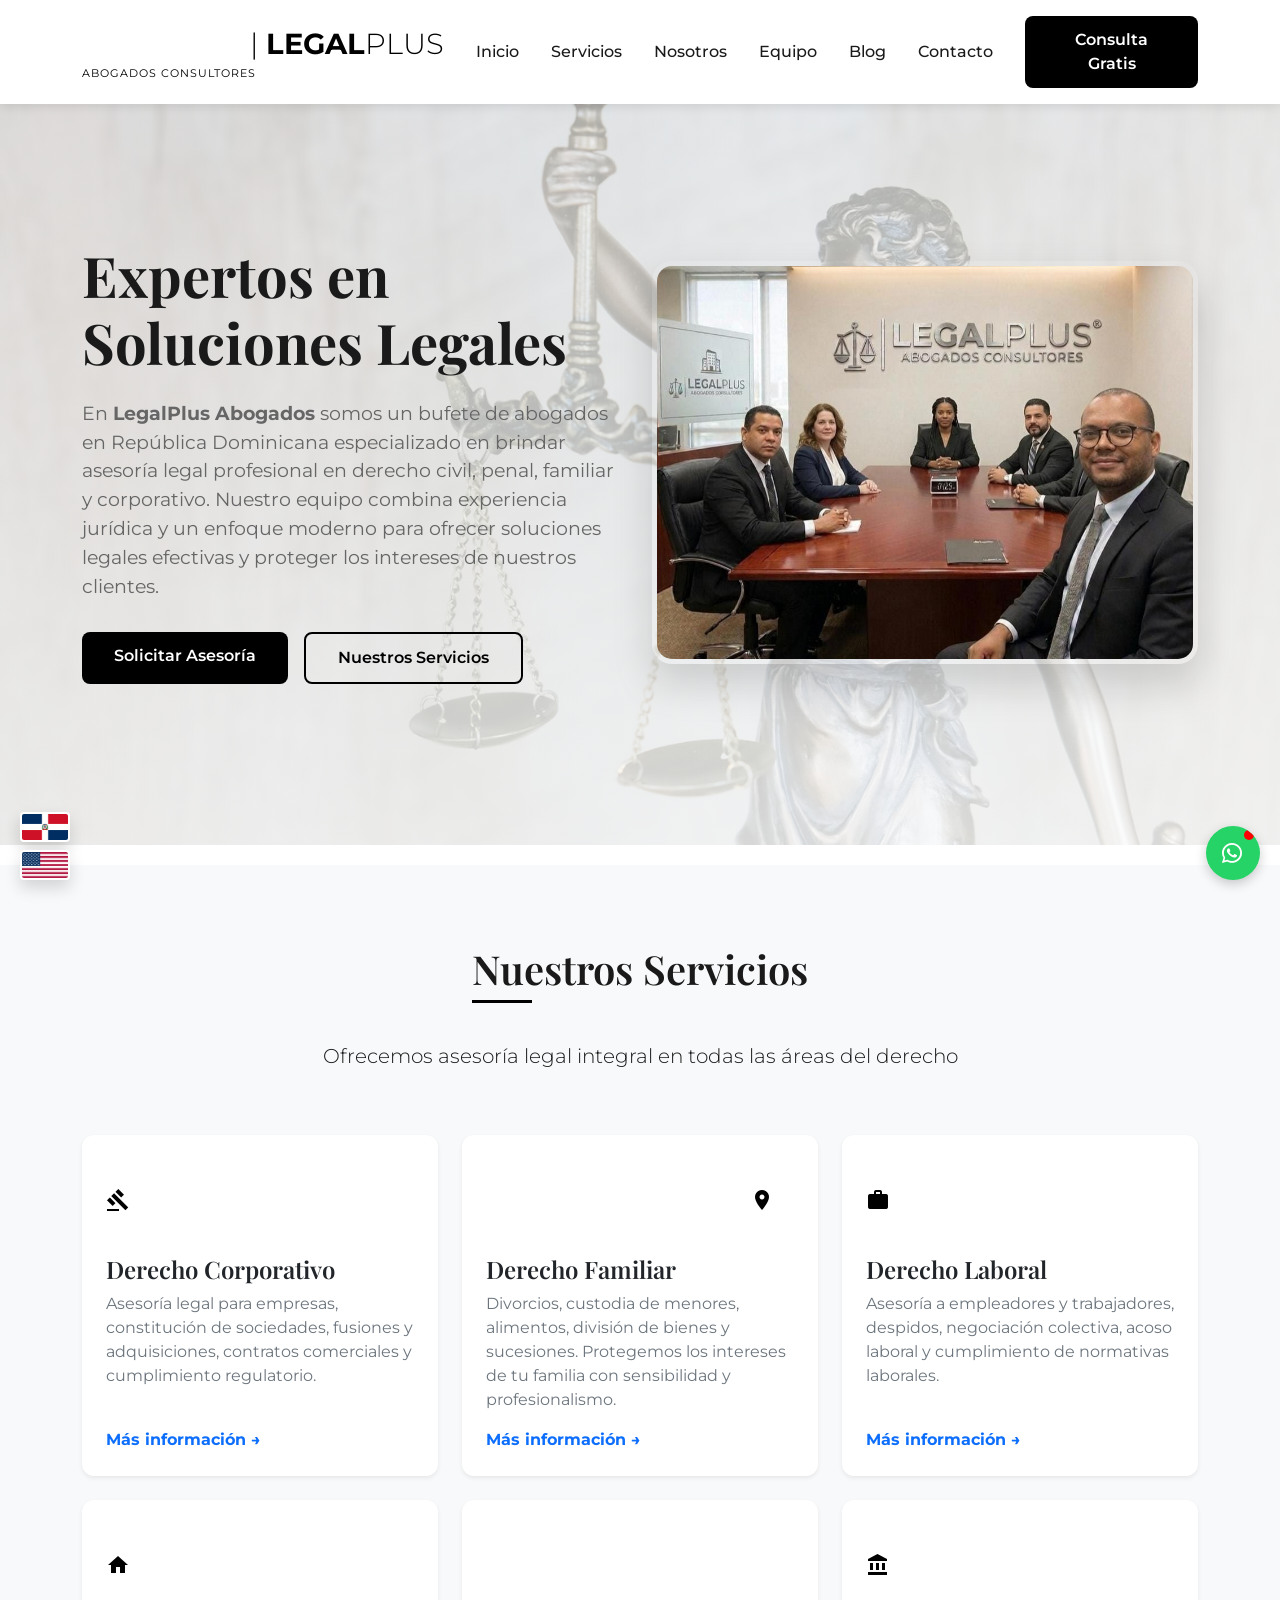
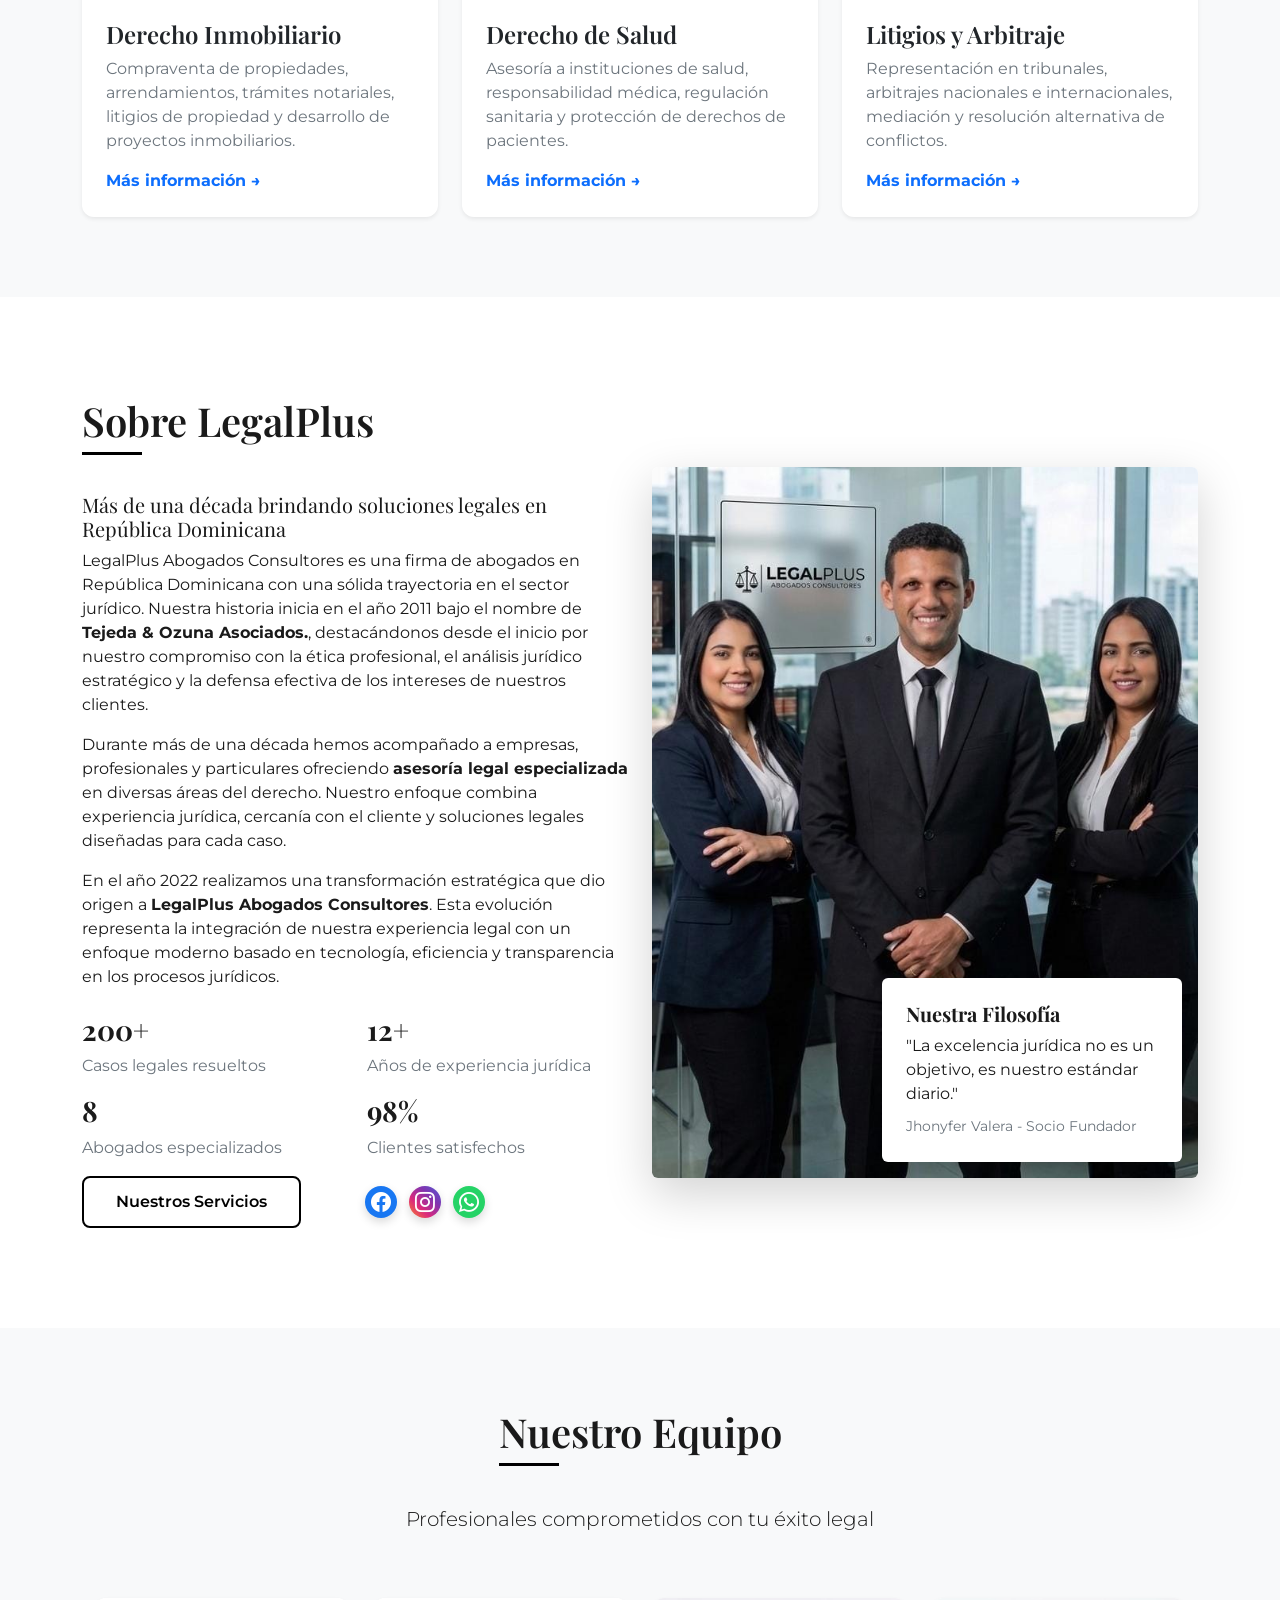
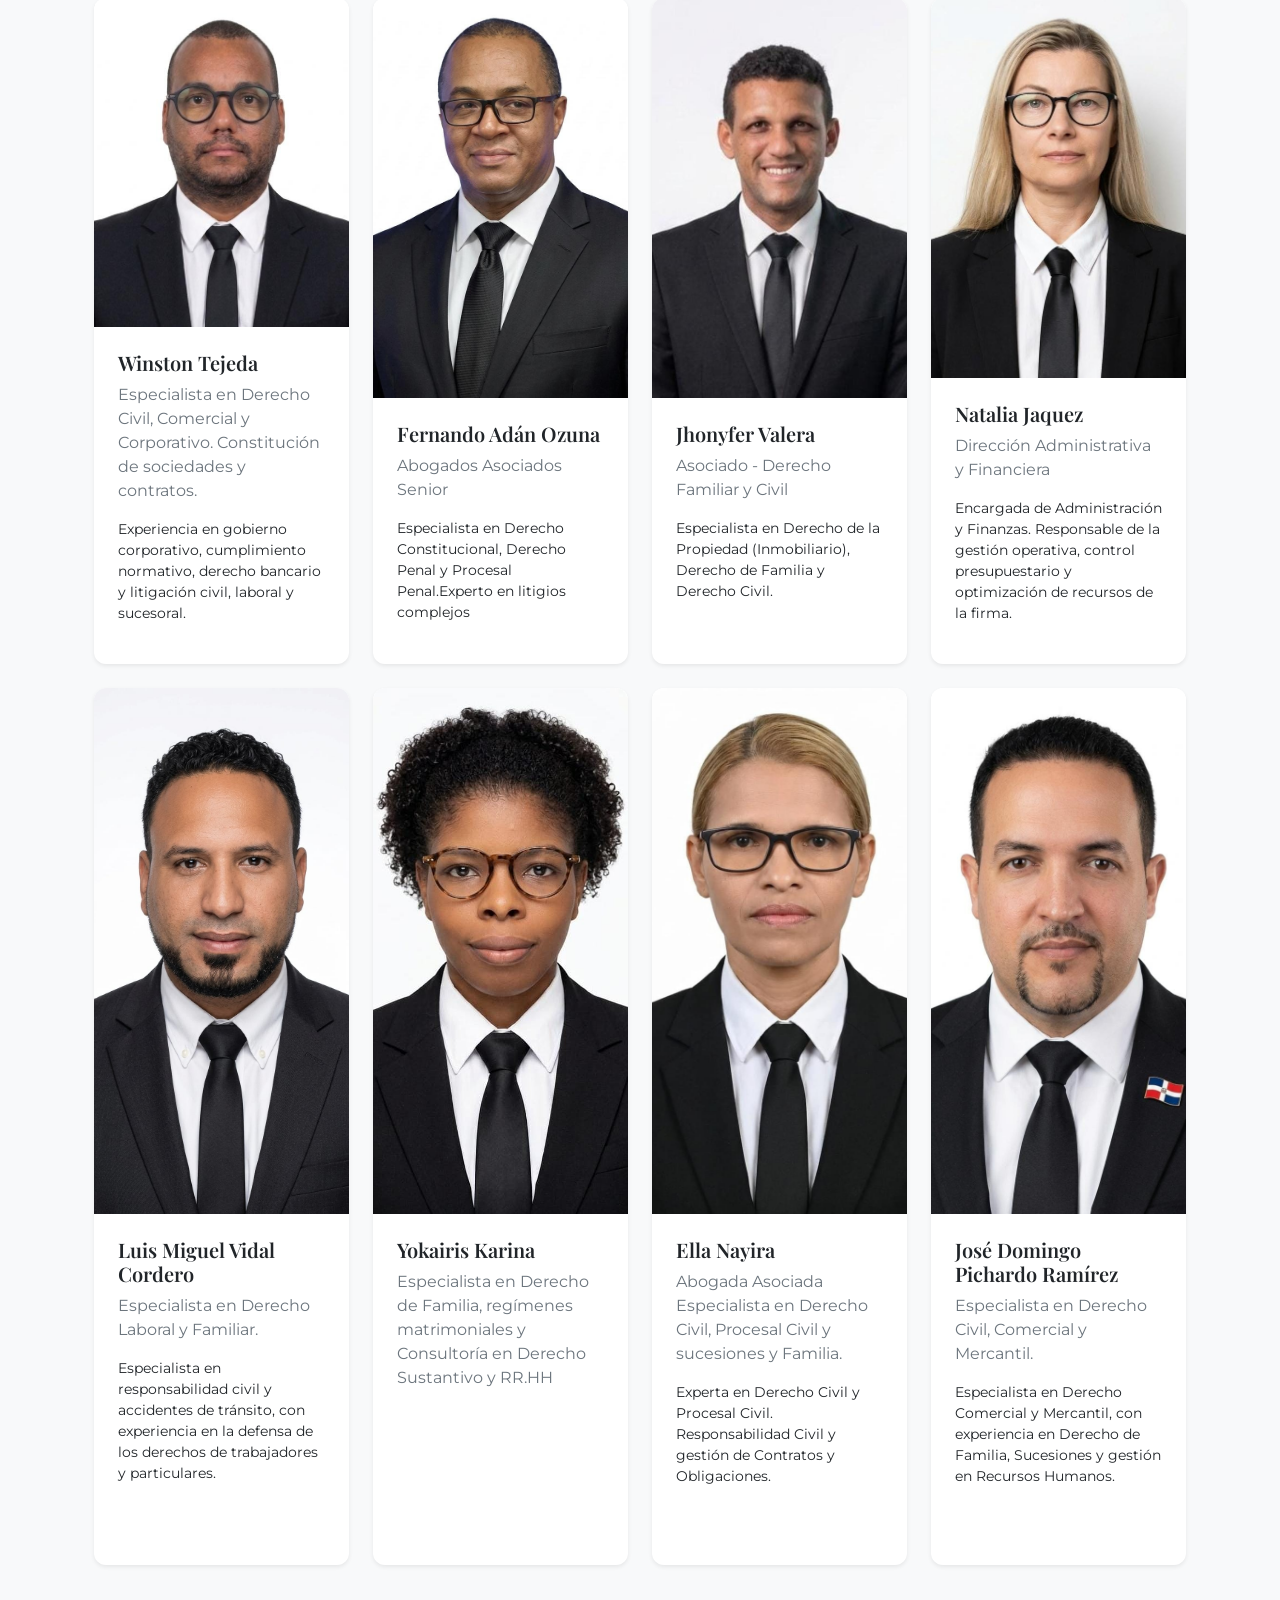
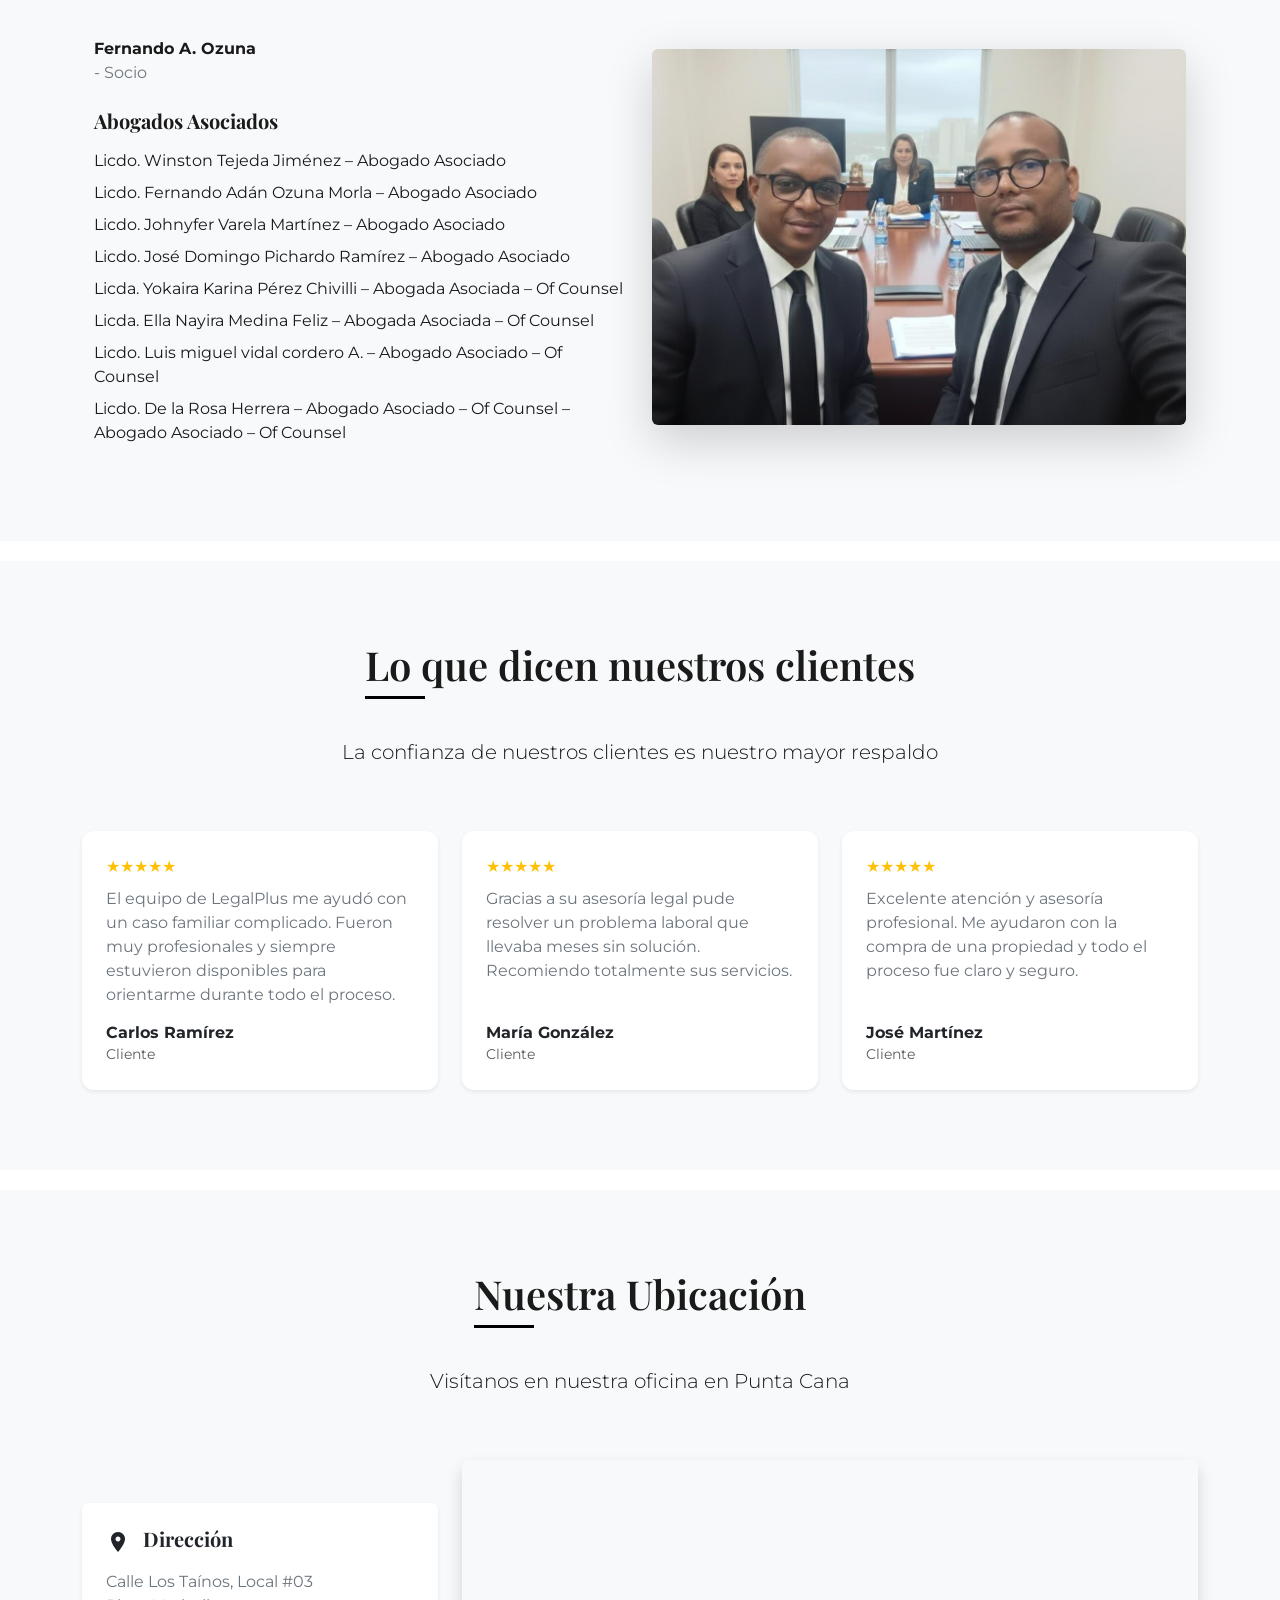
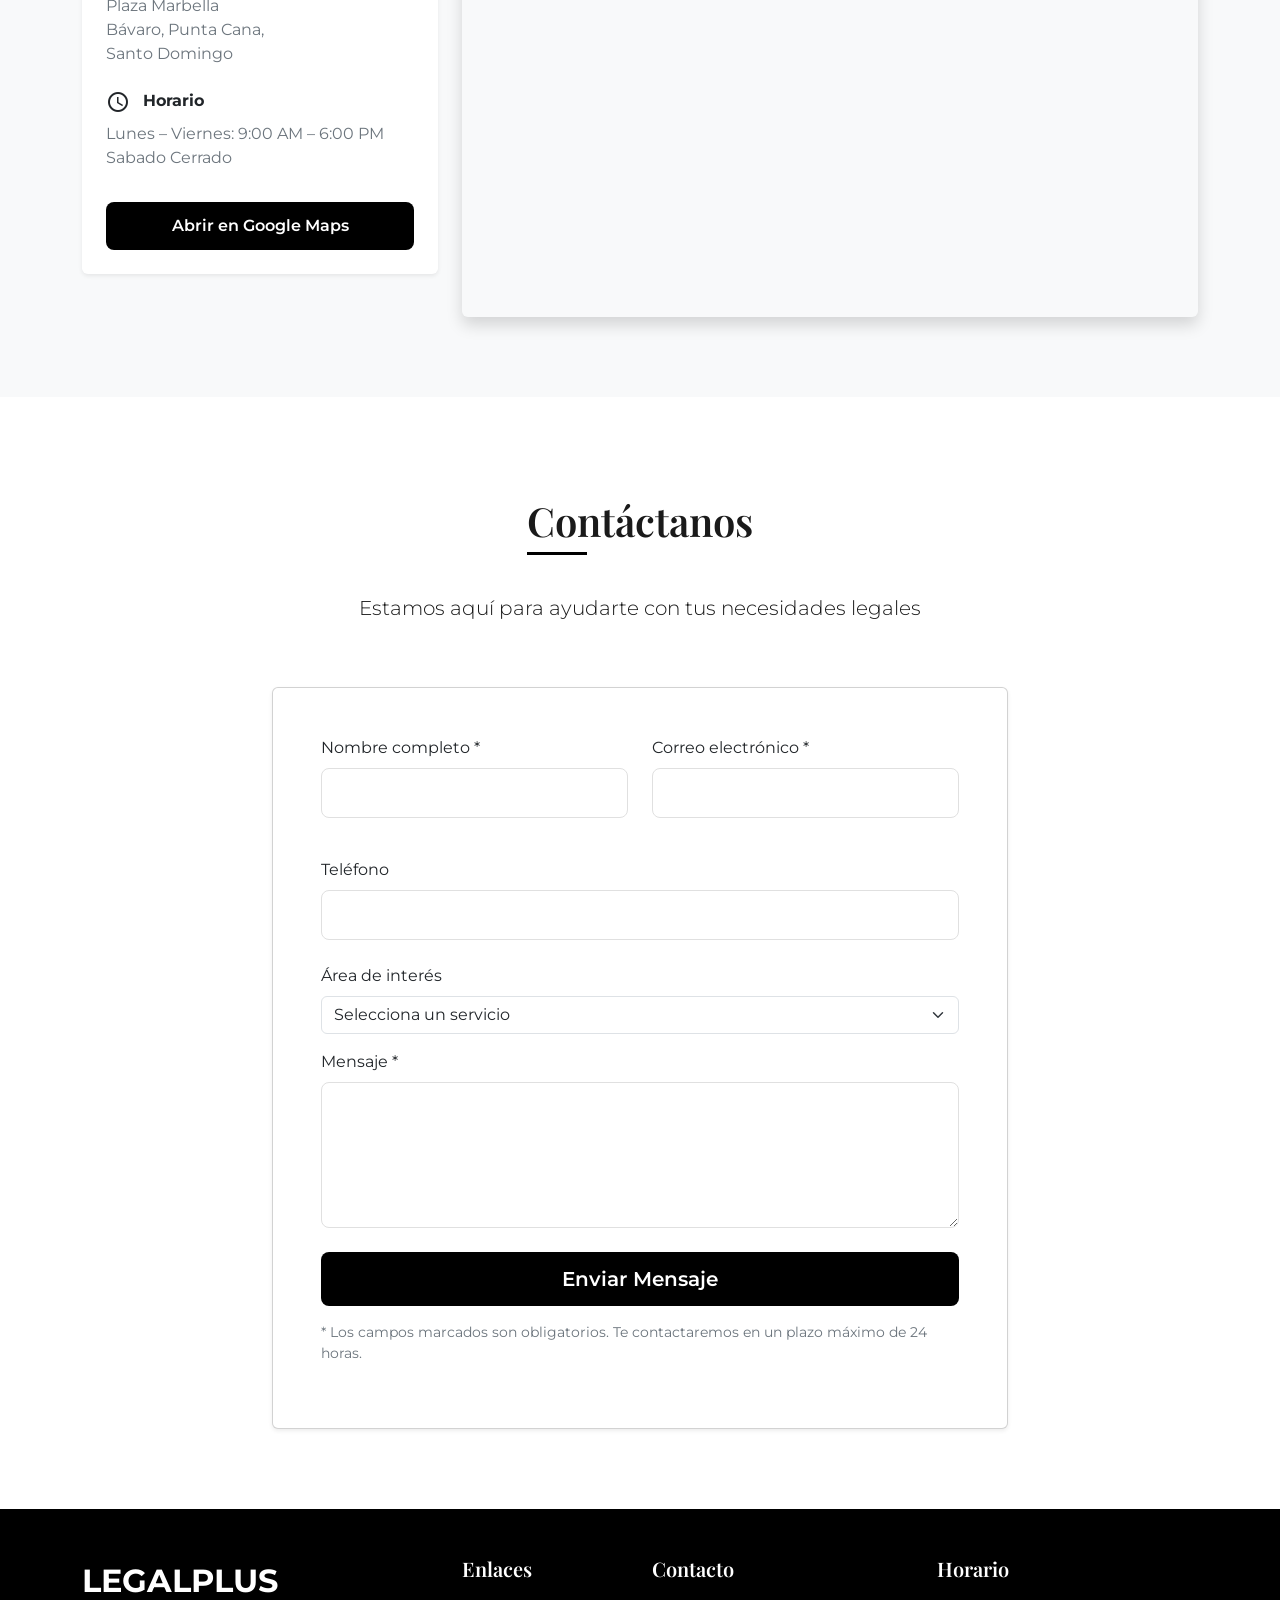
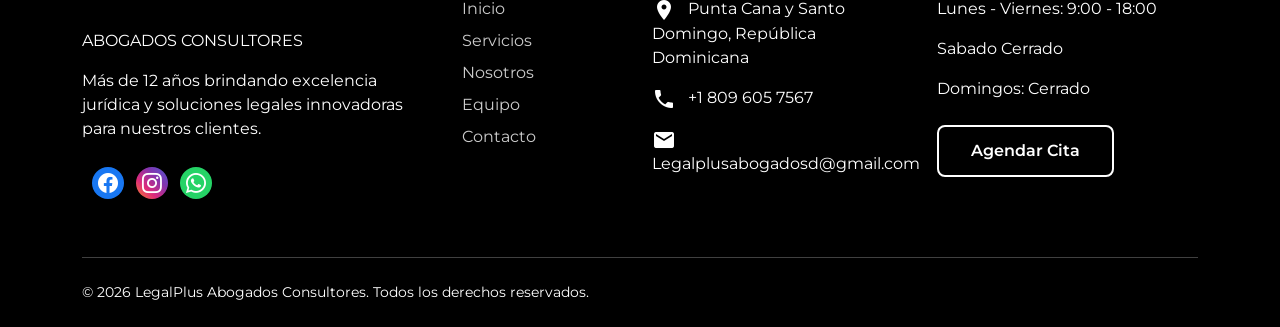
==== commit 87664a34: "Update index.html" ====
--- a/index.html
+++ b/index.html
@@ -109,20 +109,25 @@
     </div>
 </div>
 </nav>
-
+<!-- BOTÓN FLOTANTE -->
+<a href="https://wa.me/18096057567" target="_blank" class="whatsapp-cta2">
+  <span class="whatsapp-cta2__badge"></span>
+  <i class="bi bi-whatsapp whatsapp-cta2__icon"></i>
+  <span class="whatsapp-cta2__text">Consulta legal</span>
+</a>
 <!-- BOTÓN FLOTANTE DE IDIOMA -->
 <div class="language-switcher">
 <button class="btn btn-light btn-sm shadow btn-espanol idiomas"
         onclick="cambiarIdioma('es')"
         data-bs-toggle="tooltip"
-        data-bs-placement="left"
+        data-bs-placement="right"
         title="Español">
 </button>
 
 <button class="btn btn-light btn-sm shadow btn-english idiomas"
         onclick="cambiarIdioma('en')"
         data-bs-toggle="tooltip"
-        data-bs-placement="left"
+        data-bs-placement="right"
         title="English">
 </button>
 
--- a/style-01.css
+++ b/style-01.css
@@ -66,13 +66,108 @@
         .language-switcher{
     position: fixed;
     bottom: 20px;
-    right: 20px;
+    left: 20px;
     z-index: 9999;
-
     display: flex;
     flex-direction: column;
     gap: 8px;
 }
+
+.whatsapp-cta2 {
+  position: fixed;
+  bottom: 20px;
+  right: 20px;
+  background: #25D366;
+  color: #fff;
+  display: flex;
+  align-items: center;
+  gap: 2px;
+  padding: 12px 16px;
+  border-radius: 50px;
+  text-decoration: none;
+  font-size: 14px;
+  font-family: sans-serif;
+  z-index: 999;
+
+  box-shadow: 0 4px 12px rgba(0,0,0,0.2);
+  transition: all 0.3s ease;
+
+  animation: pulse 2.5s infinite;
+  overflow: hidden;
+}
+
+/* 🔥 Hover elegante */
+.whatsapp-cta2:hover {
+  transform: translateY(-4px) scale(1.03);
+  box-shadow: 0 10px 25px rgba(0,0,0,0.35);
+}
+
+/* ✨ Texto oculto al inicio */
+.whatsapp-cta2__text {
+  max-width: 0;
+  opacity: 0;
+  overflow: hidden;
+  white-space: nowrap;
+  transition: all 0.4s ease;
+}
+
+/* ✨ En hover aparece "WhatsApp" bonito */
+.whatsapp-cta2:hover .whatsapp-cta2__text {
+  max-width: 150px;
+  opacity: 1;
+}
+
+/* 🔹 Icono */
+.whatsapp-cta2__icon {
+  font-size: 20px;
+}
+
+/* 🔴 Puntico rojo tipo notificación */
+.whatsapp-cta2__badge {
+  position: absolute;
+  top: 4px;
+  right: 6px;
+  width: 10px;
+  height: 10px;
+  background: red;
+  border-radius: 50%;
+  box-shadow: 0 0 0 rgba(255,0,0,0.7);
+  animation: blink 1.5s infinite;
+}
+
+/* Animación del puntico */
+@keyframes blink {
+  0% {
+    transform: scale(1);
+    opacity: 1;
+    box-shadow: 0 0 0 0 rgba(255,0,0,0.7);
+  }
+  70% {
+    transform: scale(1.3);
+    opacity: 0.7;
+    box-shadow: 0 0 0 6px rgba(255,0,0,0);
+  }
+  100% {
+    transform: scale(1);
+    opacity: 1;
+  }
+}
+
+/* Animación general suave */
+@keyframes pulse {
+  0% {
+    transform: scale(1);
+  }
+  70% {
+    transform: scale(1.04);
+  }
+  100% {
+    transform: scale(1);
+  }
+}
+
+
+
 
 .idiomas{
    background-size: cover;
